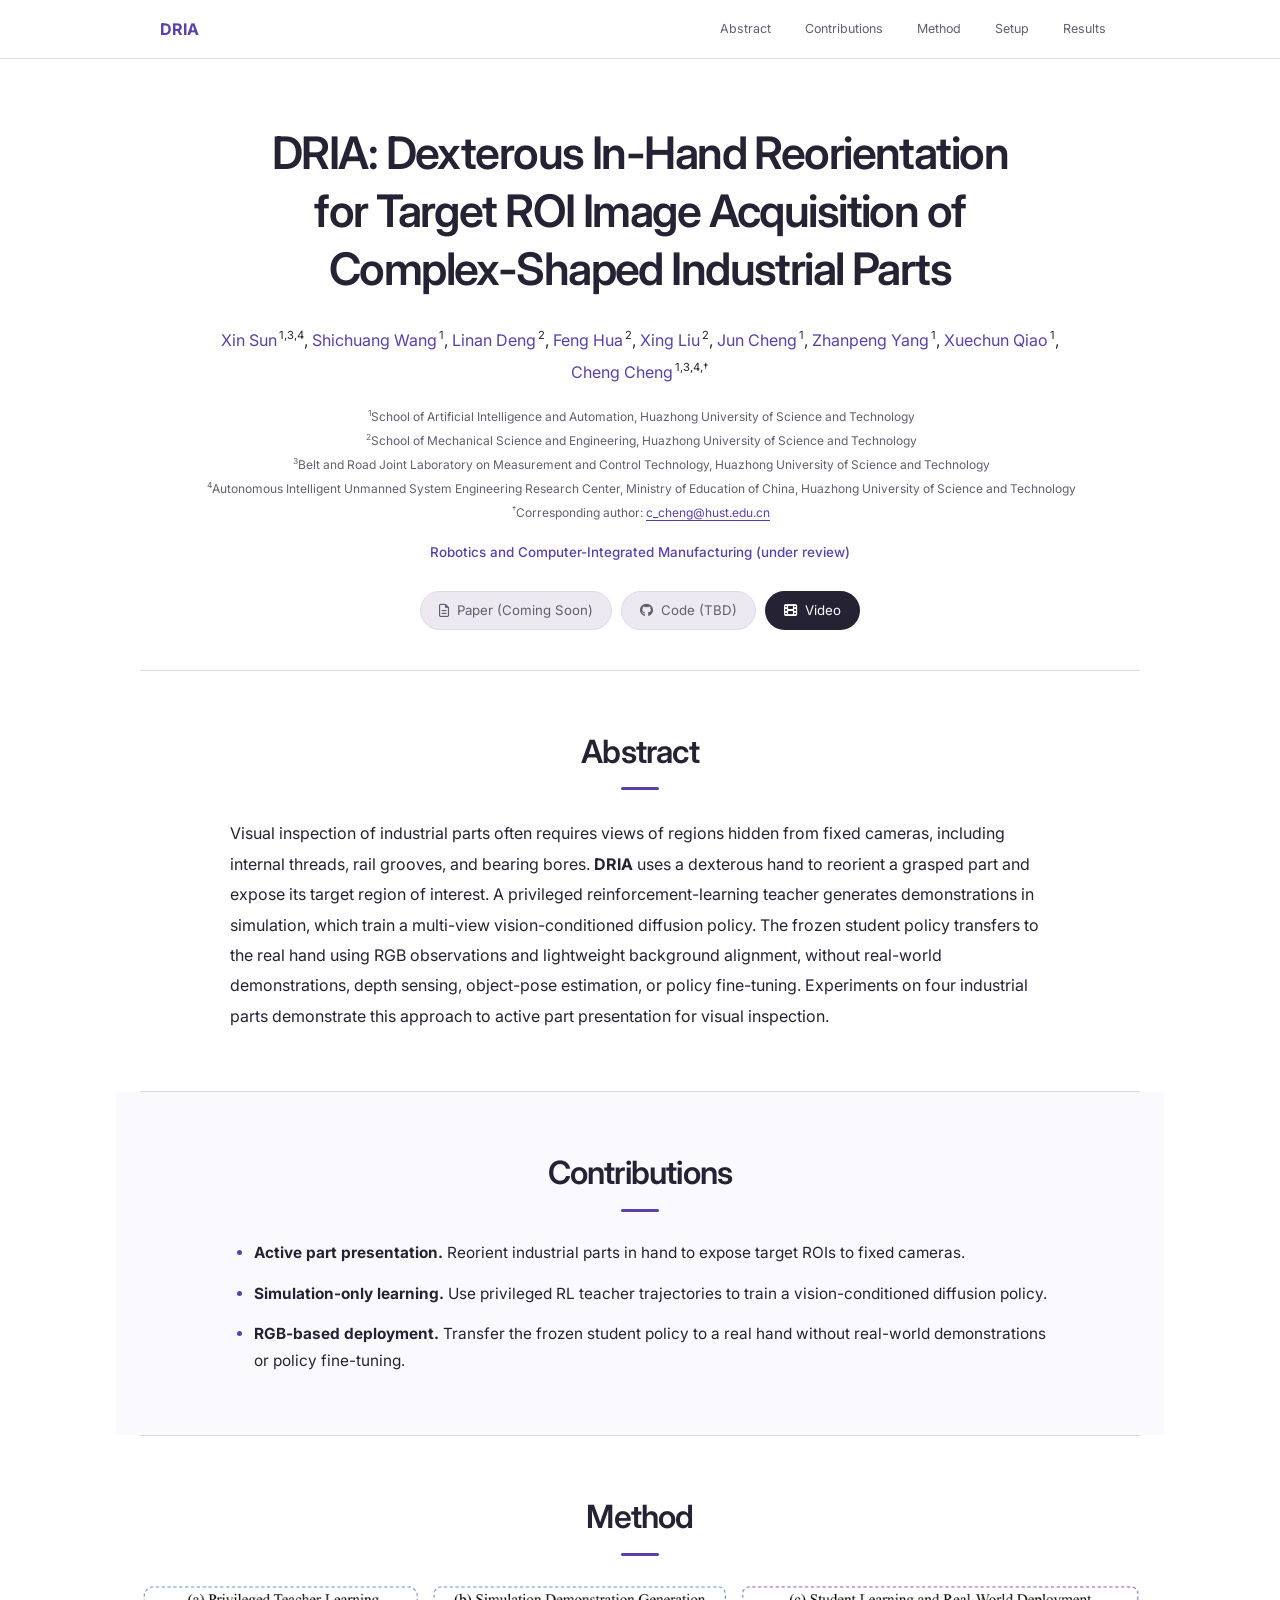
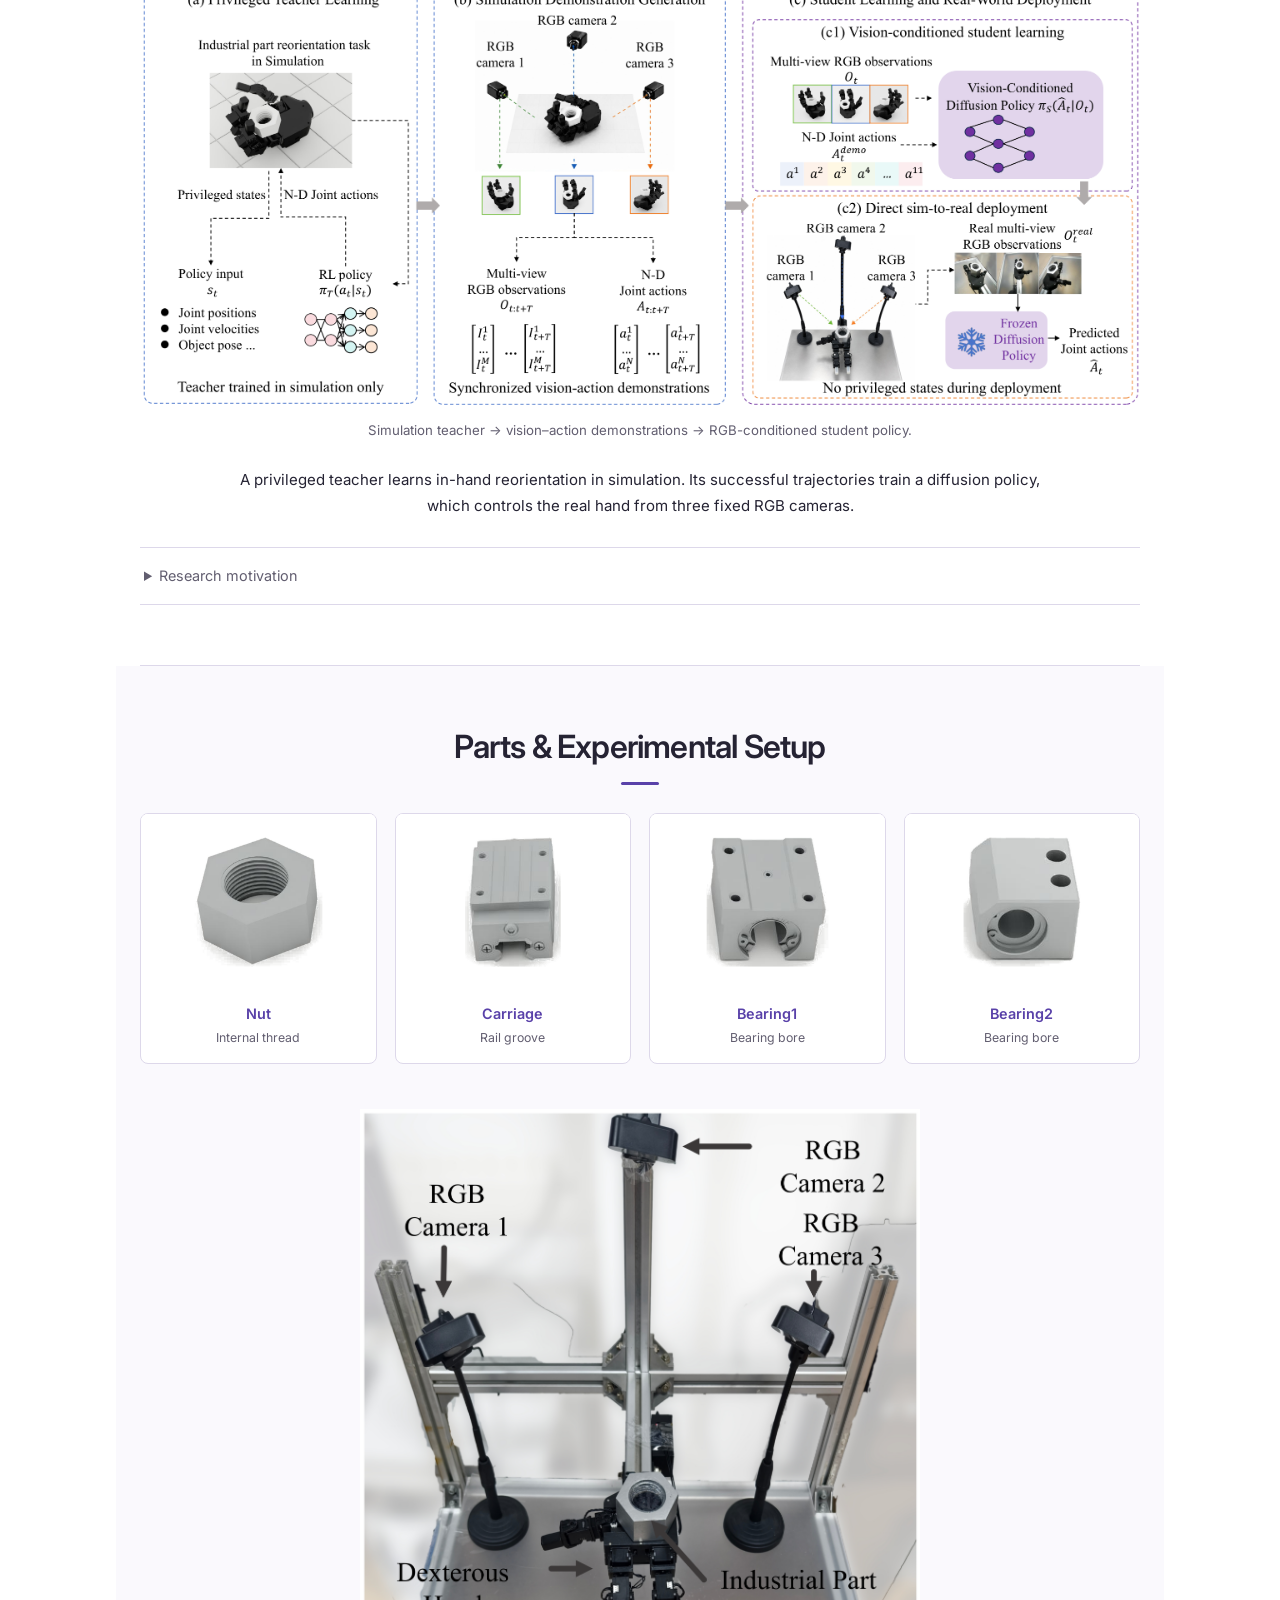
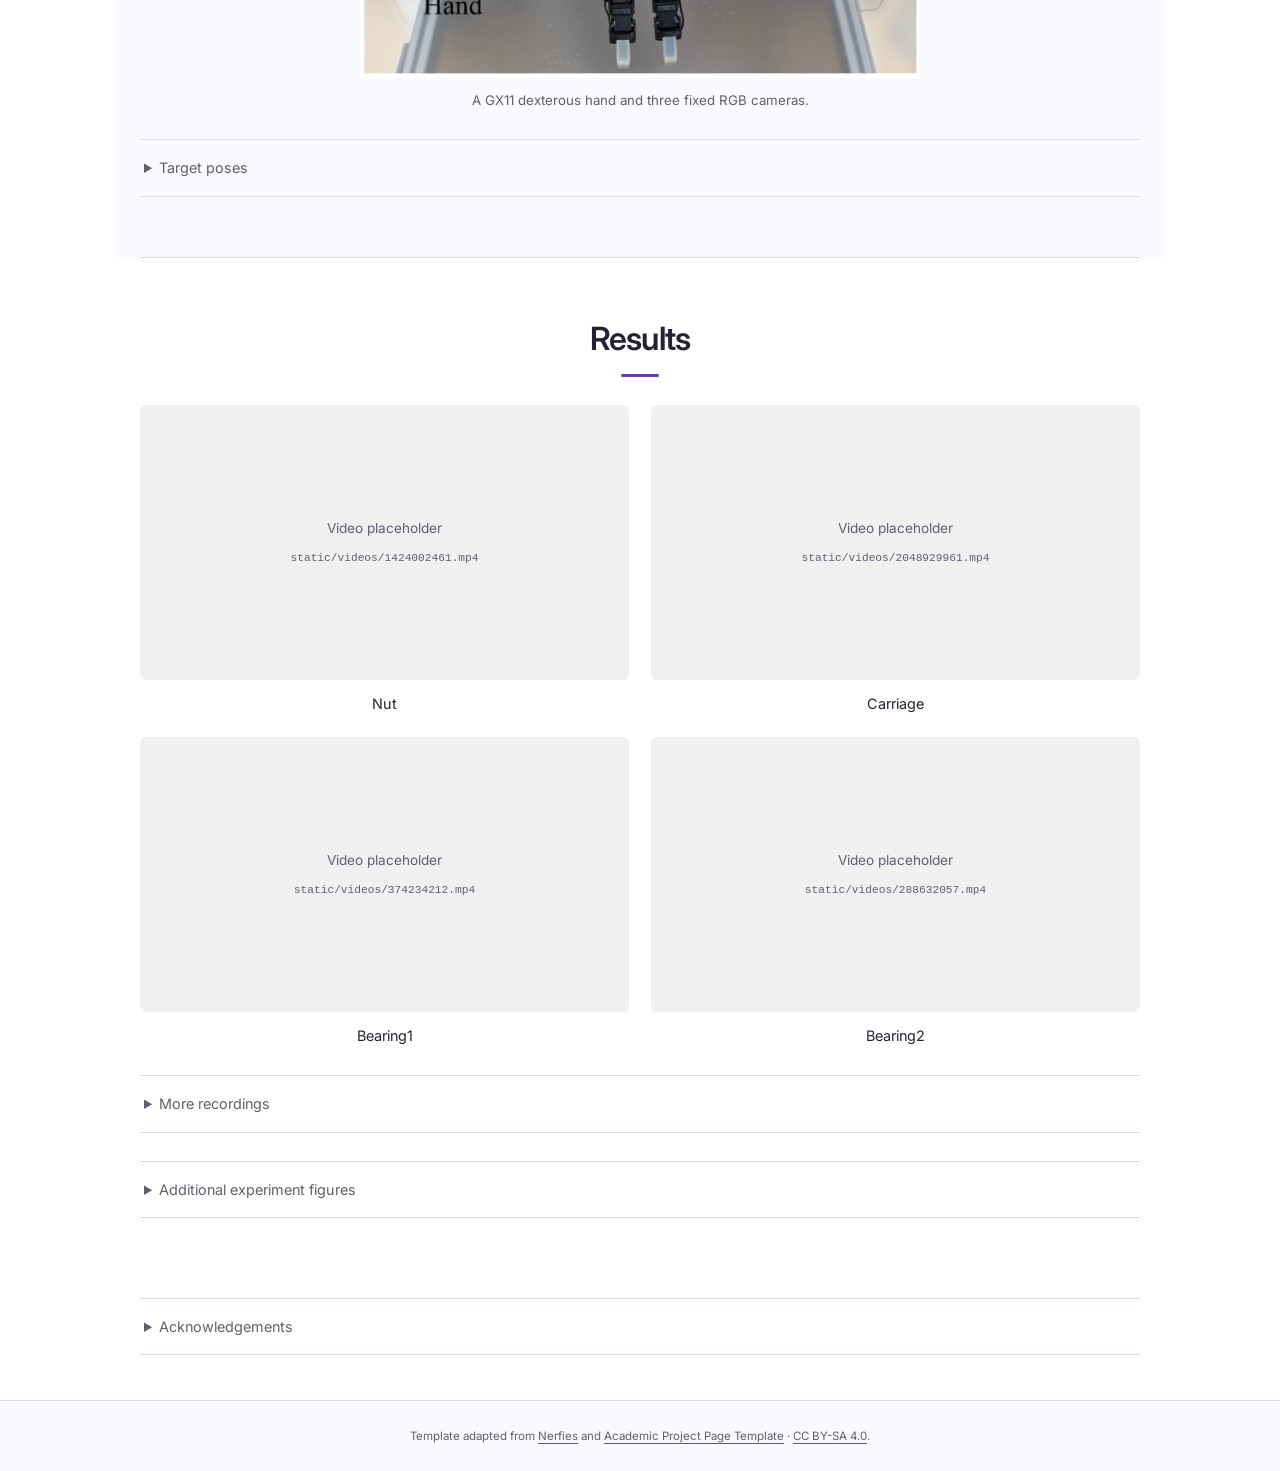
==== index.html @ 32bc6f6e "Restore purple theme and requested sections with equally scaled part images" ====
<!doctype html>
<html lang="en">
<head>
  <meta charset="utf-8">
  <meta name="viewport" content="width=device-width, initial-scale=1">
  <title>DRIA | Dexterous In-Hand Reorientation for Target ROI Image Acquisition</title>
  <meta name="description" content="A dexterous hand reorients industrial parts in hand to expose occluded target ROIs to fixed RGB cameras.">
  <meta name="keywords" content="Dexterous Manipulation, In-Hand Reorientation, Visual Inspection, Sim-to-Real Transfer, Diffusion Policy, Teacher–Student Learning">
  <!-- ===== Sharing metadata: 在这里替换最终分享图和网站绝对地址 ===== -->
  <meta property="og:type" content="website">
  <meta property="og:title" content="DRIA: Dexterous In-Hand Reorientation for Target ROI Image Acquisition of Complex-Shaped Industrial Parts">
  <meta property="og:description" content="A dexterous hand reorients industrial parts in hand to expose occluded target ROIs to fixed RGB cameras.">
  <meta property="og:image" content="https://sunxin010203.github.io/DRIA/static/images/method.png">
  <meta property="og:image:alt" content="DRIA method overview">
  <!-- 在这里替换最终分享图的完整公开 URL -->
  <meta property="og:url" content="https://sunxin010203.github.io/DRIA/">
  <link rel="canonical" href="https://sunxin010203.github.io/DRIA/">
  <meta name="twitter:card" content="summary_large_image">
  <meta name="twitter:title" content="DRIA: Dexterous In-Hand Reorientation for Target ROI Image Acquisition of Complex-Shaped Industrial Parts">
  <meta name="twitter:description" content="A dexterous hand reorients industrial parts in hand to expose occluded target ROIs to fixed RGB cameras.">
  <meta name="twitter:image" content="https://sunxin010203.github.io/DRIA/static/images/method.png">
  <meta name="theme-color" content="#ede9ff">
  <link rel="icon" href="static/images/favicon.svg" type="image/svg+xml">
  <link rel="preconnect" href="https://fonts.googleapis.com">
  <link rel="preconnect" href="https://fonts.gstatic.com" crossorigin>
  <link href="https://fonts.googleapis.com/css2?family=Inter:wght@400;500;600;700&display=swap" rel="stylesheet">
  <link rel="stylesheet" href="https://cdnjs.cloudflare.com/ajax/libs/font-awesome/6.5.2/css/all.min.css">
  <link rel="stylesheet" href="static/css/style.css">
  <script src="static/js/main.js" defer></script>
</head>
<body id="top">
  <a class="skip-link" href="#main">Skip to content</a>
  <!-- ===== Navigation: 导航由 JS 自动同步可见章节 ===== -->
  <nav class="site-nav" aria-label="Primary navigation">
    <div class="nav-shell"><a class="nav-brand" href="#top">DRIA</a>
      <div class="nav-inner" id="section-nav">
        <a href="#abstract">Abstract</a><a href="#contributions">Contributions</a><a href="#method">Method</a><a href="#setup">Setup</a><a href="#results">Results</a>
      </div>
    </div>
  </nav>
  <main class="container" id="main">
    <!-- ===== Header: 在这里替换标题、作者、机构、期刊与 logo ===== -->
    <header class="paper-header" id="paper-header">

      <!-- 在这里替换论文完整标题 -->
      <div class="title-row"><img class="project-logo" data-src="static/images/logo.png" alt="DRIA project logo" data-optional-logo data-placeholder hidden><h1>DRIA: Dexterous In-Hand Reorientation for Target ROI Image Acquisition of Complex-Shaped Industrial Parts</h1></div>
      <!-- 在这里替换作者姓名、个人主页链接和机构上标 -->
      <p class="authors"><a href="#">Xin Sun</a><sup>1,3,4</sup>, <a href="#">Shichuang Wang</a><sup>1</sup>,
        <a href="#">Linan Deng</a><sup>2</sup>, <a href="#">Feng Hua</a><sup>2</sup>,
        <a href="#">Xing Liu</a><sup>2</sup>, <a href="#">Jun Cheng</a><sup>1</sup>,
        <a href="#">Zhanpeng Yang</a><sup>1</sup>, <a href="#">Xuechun Qiao</a><sup>1</sup>,
        <a href="#">Cheng Cheng</a><sup>1,3,4,†</sup></p>
      <!-- 在这里替换机构名称 -->
      <p class="affiliations"><sup>1</sup>School of Artificial Intelligence and Automation, Huazhong University of Science and Technology</p>
      <p class="affiliations"><sup>2</sup>School of Mechanical Science and Engineering, Huazhong University of Science and Technology</p>
      <p class="affiliations"><sup>3</sup>Belt and Road Joint Laboratory on Measurement and Control Technology, Huazhong University of Science and Technology</p>
      <p class="affiliations"><sup>4</sup>Autonomous Intelligent Unmanned System Engineering Research Center, Ministry of Education of China, Huazhong University of Science and Technology</p>
      <p class="affiliations"><sup>†</sup>Corresponding author: <a href="mailto:c_cheng@hust.edu.cn">c_cheng@hust.edu.cn</a></p>
      <!-- 在这里替换期刊信息；当前为 under review，未宣称录用 -->
      <p class="venue">Robotics and Computer-Integrated Manufacturing (under review)</p>

    </header>
    <!-- ===== Project Links: 在这里填入发布链接；Code 保持 TBD ===== -->
    <div class="button-row" aria-label="Project links">
      <!-- 论文公开后将禁用 button 改为 a class="button" href="真实论文链接" -->
      <button class="button button-disabled" type="button" disabled><i class="fa-regular fa-file-lines" aria-hidden="true"></i> Paper (Coming Soon)</button>
      <button class="button button-disabled" type="button" disabled><i class="fa-brands fa-github" aria-hidden="true"></i> Code (TBD)</button>
      <a class="button" href="#results"><i class="fa-solid fa-film" aria-hidden="true"></i> Video</a>
      <a class="button" href="#bibtex" hidden><i class="fa-solid fa-quote-right" aria-hidden="true"></i> BibTeX</a>
    </div>

    <!-- ===== Abstract: 在这里替换简短项目摘要 ===== -->
    <section class="section" id="abstract" data-nav="Abstract">
      <h2>Abstract</h2>
      <p class="abstract-text">Visual inspection of industrial parts often requires views of regions hidden from fixed cameras, including internal threads, rail grooves, and bearing bores. <strong>DRIA</strong> uses a dexterous hand to reorient a grasped part and expose its target region of interest. A privileged reinforcement-learning teacher generates demonstrations in simulation, which train a multi-view vision-conditioned diffusion policy. The frozen student policy transfers to the real hand using RGB observations and lightweight background alignment, without real-world demonstrations, depth sensing, object-pose estimation, or policy fine-tuning. Experiments on four industrial parts demonstrate this approach to active part presentation for visual inspection.</p>
    </section>

    <!-- ===== Contributions: 在这里修改三条简短贡献说明 ===== -->
    <section class="section" id="contributions" data-nav="Contributions">
      <h2>Contributions</h2>
      <ul class="contribution-list">
        <li><strong>Active part presentation.</strong> Reorient industrial parts in hand to expose target ROIs to fixed cameras.</li>
        <li><strong>Simulation-only learning.</strong> Use privileged RL teacher trajectories to train a vision-conditioned diffusion policy.</li>
        <li><strong>RGB-based deployment.</strong> Transfer the frozen student policy to a real hand without real-world demonstrations or policy fine-tuning.</li>
      </ul>
    </section>

    <!-- ===== Method: 方法主图与简短说明；研究动机图可展开 ===== -->
    <section class="section" id="method" data-nav="Method">
      <h2>Method</h2>
      <figure class="paper-figure ">
        <!-- 在这里替换图片路径和图注；点击图片可打开原始 PDF -->
        <a href="static/images/Figure_2.pdf" target="_blank" rel="noopener" aria-label="Open Figure 2 as a PDF"><img src="static/images/method.png" width="2400" height="1017" alt="DRIA teacher–student pipeline for in-hand part reorientation" loading="lazy" decoding="async"></a>
        <figcaption>Simulation teacher → vision–action demonstrations → RGB-conditioned student policy.</figcaption>
      </figure>
      <p class="section-description">A privileged teacher learns in-hand reorientation in simulation. Its successful trajectories train a diffusion policy, which controls the real hand from three fixed RGB cameras.</p>
      <details class="disclosure">
        <summary>Research motivation</summary>
        <div class="disclosure-content">
      <figure class="paper-figure ">
        <!-- 在这里替换图片路径和图注；点击图片可打开原始 PDF -->
        <a href="static/images/Figure_1.pdf" target="_blank" rel="noopener" aria-label="Open Figure 1 as a PDF"><img src="static/images/fig1_motivation.png" width="2400" height="890" alt="Inspection methods and the proposed DRIA framework" loading="lazy" decoding="async"></a>
        <figcaption>Fixed-view inspection, learning-based methods, and active in-hand part presentation.</figcaption>
      </figure>
        </div>
      </details>
    </section>

    <!-- ===== Parts & Experimental Setup: 零件图统一画布和显示高度，保持原始比例 ===== -->
    <section class="section" id="setup" data-nav="Setup">
      <h2>Parts &amp; Experimental Setup</h2>
      <div class="part-grid">
        <figure class="part-card">
          <!-- 在这里替换 Nut 零件图片；当前图片从 Parts_ROIs.pdf 原始图提取并统一显示高度 -->
          <a href="static/images/Parts_ROIs.pdf" target="_blank" rel="noopener" aria-label="Open the original part and ROI diagram"><img src="static/images/parts/nut.png" width="800" height="600" alt="Nut industrial part; its target ROI is labeled below" loading="lazy" decoding="async"></a>
          <figcaption><strong>Nut</strong><span>Internal thread</span></figcaption>
        </figure>
        <figure class="part-card">
          <!-- 在这里替换 Carriage 零件图片；当前图片从 Parts_ROIs.pdf 原始图提取并统一显示高度 -->
          <a href="static/images/Parts_ROIs.pdf" target="_blank" rel="noopener" aria-label="Open the original part and ROI diagram"><img src="static/images/parts/carriage.png" width="800" height="600" alt="Carriage industrial part; its target ROI is labeled below" loading="lazy" decoding="async"></a>
          <figcaption><strong>Carriage</strong><span>Rail groove</span></figcaption>
        </figure>
        <figure class="part-card">
          <!-- 在这里替换 Bearing1 零件图片；当前图片从 Parts_ROIs.pdf 原始图提取并统一显示高度 -->
          <a href="static/images/Parts_ROIs.pdf" target="_blank" rel="noopener" aria-label="Open the original part and ROI diagram"><img src="static/images/parts/bearing1.png" width="800" height="600" alt="Bearing1 industrial part; its target ROI is labeled below" loading="lazy" decoding="async"></a>
          <figcaption><strong>Bearing1</strong><span>Bearing bore</span></figcaption>
        </figure>
        <figure class="part-card">
          <!-- 在这里替换 Bearing2 零件图片；当前图片从 Parts_ROIs.pdf 原始图提取并统一显示高度 -->
          <a href="static/images/Parts_ROIs.pdf" target="_blank" rel="noopener" aria-label="Open the original part and ROI diagram"><img src="static/images/parts/bearing2.png" width="800" height="600" alt="Bearing2 industrial part; its target ROI is labeled below" loading="lazy" decoding="async"></a>
          <figcaption><strong>Bearing2</strong><span>Bearing bore</span></figcaption>
        </figure>

      </div>
      <figure class="paper-figure figure-compact">
        <!-- 在这里替换图片路径和图注；点击图片可打开原始 PDF -->
        <a href="static/images/Figure_6.pdf" target="_blank" rel="noopener" aria-label="Open Figure 6 as a PDF"><img src="static/images/fig6_setup.png" width="2361" height="2400" alt="Physical inspection cell with a dexterous hand and three fixed RGB cameras" loading="lazy" decoding="async"></a>
        <figcaption>A GX11 dexterous hand and three fixed RGB cameras.</figcaption>
      </figure>
      <details class="disclosure">
        <summary>Target poses</summary>
        <div class="disclosure-content">
      <figure class="paper-figure figure-compact">
        <!-- 在这里替换图片路径和图注；点击图片可打开原始 PDF -->
        <a href="static/images/Figure_7.pdf" target="_blank" rel="noopener" aria-label="Open Figure 7 as a PDF"><img src="static/images/fig7_tasks.png" width="2400" height="2266" alt="Initial and target poses of Nut, Carriage, Bearing1, and Bearing2" loading="lazy" decoding="async"></a>
        <figcaption>Initial pose, reorientation, and target pose for each part.</figcaption>
      </figure>
        </div>
      </details>
    </section>

    <!-- ===== Results: 主要展示四种零件的实机视频；更多视频和图片可展开 ===== -->
    <section class="section" id="results" data-nav="Results">
      <h2>Results</h2>
      <div class="video-grid grid-two" id="videos">
        <figure class="video-card">
          <!-- 在这里替换视频路径、poster 封面和下方简短说明 -->
          <div class="video-slot">
            <video autoplay muted loop playsinline controls preload="none" data-src="static/videos/1424002461.mp4" poster="static/images/video-posters/1424002461.jpg" aria-label="Nut"></video>
          </div>
          <figcaption>Nut</figcaption>
        </figure>
        <figure class="video-card">
          <!-- 在这里替换视频路径、poster 封面和下方简短说明 -->
          <div class="video-slot">
            <video autoplay muted loop playsinline controls preload="none" data-src="static/videos/2048929961.mp4" poster="static/images/video-posters/2048929961.jpg" aria-label="Carriage"></video>
          </div>
          <figcaption>Carriage</figcaption>
        </figure>
        <figure class="video-card">
          <!-- 在这里替换视频路径、poster 封面和下方简短说明 -->
          <div class="video-slot">
            <video autoplay muted loop playsinline controls preload="none" data-src="static/videos/374234212.mp4" poster="static/images/video-posters/374234212.jpg" aria-label="Bearing1"></video>
          </div>
          <figcaption>Bearing1</figcaption>
        </figure>
        <figure class="video-card">
          <!-- 在这里替换视频路径、poster 封面和下方简短说明 -->
          <div class="video-slot">
            <video autoplay muted loop playsinline controls preload="none" data-src="static/videos/288632057.mp4" poster="static/images/video-posters/288632057.jpg" aria-label="Bearing2"></video>
          </div>
          <figcaption>Bearing2</figcaption>
        </figure>
      </div>
      <details class="disclosure">
        <summary>More recordings</summary>
        <div class="disclosure-content">
          <h3>Nut</h3>
          <div class="video-grid grid-three">
        <figure class="video-card">
          <!-- 在这里替换视频路径、poster 封面和下方简短说明 -->
          <div class="video-slot">
            <video autoplay muted loop playsinline controls preload="none" data-src="static/videos/2073040279.mp4" poster="static/images/video-posters/2073040279.jpg" aria-label="Nut · Clip 2"></video>
          </div>
          <figcaption>Nut · Clip 2</figcaption>
        </figure>
        <figure class="video-card">
          <!-- 在这里替换视频路径、poster 封面和下方简短说明 -->
          <div class="video-slot">
            <video autoplay muted loop playsinline controls preload="none" data-src="static/videos/343415262.mp4" poster="static/images/video-posters/343415262.jpg" aria-label="Nut · Clip 3"></video>
          </div>
          <figcaption>Nut · Clip 3</figcaption>
        </figure>
        <figure class="video-card">
          <!-- 在这里替换视频路径、poster 封面和下方简短说明 -->
          <div class="video-slot">
            <video autoplay muted loop playsinline controls preload="none" data-src="static/videos/60789955.mp4" poster="static/images/video-posters/60789955.jpg" aria-label="Nut · Clip 4"></video>
          </div>
          <figcaption>Nut · Clip 4</figcaption>
        </figure>
        <figure class="video-card">
          <!-- 在这里替换视频路径、poster 封面和下方简短说明 -->
          <div class="video-slot">
            <video autoplay muted loop playsinline controls preload="none" data-src="static/videos/965385884.mp4" poster="static/images/video-posters/965385884.jpg" aria-label="Nut · Clip 5"></video>
          </div>
          <figcaption>Nut · Clip 5</figcaption>
        </figure>
        <figure class="video-card">
          <!-- 在这里替换视频路径、poster 封面和下方简短说明 -->
          <div class="video-slot">
            <video autoplay muted loop playsinline controls preload="none" data-src="static/videos/997680083.mp4" poster="static/images/video-posters/997680083.jpg" aria-label="Nut · Clip 6"></video>
          </div>
          <figcaption>Nut · Clip 6</figcaption>
        </figure>
          </div>
          <h3>Multi-view recordings</h3>
          <div class="video-grid grid-two">
        <figure class="video-card">
          <!-- 在这里替换视频路径、poster 封面和下方简短说明 -->
          <div class="video-slot">
            <video autoplay muted loop playsinline controls preload="none" data-src="static/videos/166289621.mp4" poster="static/images/video-posters/166289621.jpg" aria-label="Nut · Multi-view recording 1"></video>
          </div>
          <figcaption>Nut · Multi-view recording 1</figcaption>
        </figure>
        <figure class="video-card">
          <!-- 在这里替换视频路径、poster 封面和下方简短说明 -->
          <div class="video-slot">
            <video autoplay muted loop playsinline controls preload="none" data-src="static/videos/1147201446.mp4" poster="static/images/video-posters/1147201446.jpg" aria-label="Nut · Multi-view recording 2"></video>
          </div>
          <figcaption>Nut · Multi-view recording 2</figcaption>
        </figure>
          </div>
          <h3>Simulation recordings</h3>
          <div class="video-grid grid-two">
        <figure class="video-card">
          <!-- 在这里替换视频路径、poster 封面和下方简短说明 -->
          <div class="video-slot">
            <video autoplay muted loop playsinline controls preload="none" data-src="static/videos/1001628895.mp4" poster="static/images/video-posters/1001628895.jpg" aria-label="Nut · RL / student comparison 1"></video>
          </div>
          <figcaption>Nut · RL / student comparison 1</figcaption>
        </figure>
        <figure class="video-card">
          <!-- 在这里替换视频路径、poster 封面和下方简短说明 -->
          <div class="video-slot">
            <video autoplay muted loop playsinline controls preload="none" data-src="static/videos/1225127581.mp4" poster="static/images/video-posters/1225127581.jpg" aria-label="Nut · RL / student comparison 2"></video>
          </div>
          <figcaption>Nut · RL / student comparison 2</figcaption>
        </figure>
          </div>
        </div>
      </details>
      <!-- 综合介绍视频准备好后，可在这里增加 video 或使用以下嵌入示例 -->
      <!-- <div class="embed-frame"><iframe src="https://www.youtube.com/embed/VIDEO_ID" title="DRIA overview" loading="lazy" allow="autoplay; fullscreen; picture-in-picture" allowfullscreen></iframe></div> -->
      <!-- <div class="embed-frame"><iframe src="https://player.bilibili.com/player.html?bvid=BV_ID" title="DRIA overview" loading="lazy" allowfullscreen></iframe></div> -->
      <!-- 论文展示图保留在这里；本节只展示视频和图片，不列数字结果 -->
      <details class="disclosure">
        <summary>Additional experiment figures</summary>
        <div class="disclosure-content">
<figure class="paper-figure ">
        <!-- 在这里替换图片路径和图注；点击图片可打开原始 PDF -->
        <a href="static/images/Figure_8.pdf" target="_blank" rel="noopener" aria-label="Open Figure 8 as a PDF"><img src="static/images/result-01.png" width="2401" height="1612" alt="Physical in-hand reorientation trajectories exposing the target ROIs" loading="lazy" decoding="async"></a>
        <figcaption>Real-world reorientation of Carriage, Bearing1, and Bearing2.</figcaption>
      </figure>

          <h3>Simulation and real-world trajectories</h3>
      <figure class="paper-figure ">
        <!-- 在这里替换图片路径和图注；点击图片可打开原始 PDF -->
        <a href="static/images/Figure_9.pdf" target="_blank" rel="noopener" aria-label="Open Figure 9 as a PDF"><img src="static/images/result-02.png" width="2400" height="960" alt="Nut reorientation across simulation and real-world policies" loading="lazy" decoding="async"></a>
        <figcaption>Nut trajectories from the simulation teacher, simulation student, and real-world student.</figcaption>
      </figure>
          <h3>Target ROI localization</h3>
      <figure class="paper-figure ">
        <!-- 在这里替换图片路径和图注；点击图片可打开原始 PDF -->
        <a href="static/images/Figure_10.pdf" target="_blank" rel="noopener" aria-label="Open Figure 10 as a PDF"><img src="static/images/result-04.png" width="2400" height="665" alt="Target ROI localization for all four parts" loading="lazy" decoding="async"></a>
        <figcaption>Target ROI localization in acquired RGB images.</figcaption>
      </figure>
          <p class="figure-note">The detector evaluates acquired images and does not control the hand. Reliable rejection of absent ROIs remains unresolved.</p>
        </div>
      </details>
    </section>

    <!-- ===== BibTeX: 保持隐藏，正式公开引用信息后再启用 ===== -->
    <section class="section" id="bibtex" data-nav="BibTeX" hidden>
<h2>BibTeX</h2>
      <!-- 暂按未发表稿件引用；正式发表后替换类型、年份、期刊/会议、DOI 等 -->
      <div class="bibtex-wrap"><button id="copy-bibtex" type="button"><i class="fa-regular fa-copy"></i> Copy to Clipboard</button><pre id="bibtex-code">@unpublished{sun2026dria,
  title     = {{DRIA}: Dexterous In-Hand Reorientation for Target {ROI} Image Acquisition of Complex-Shaped Industrial Parts},
  author    = {Sun, Xin and Wang, Shichuang and Deng, Linan and Hua, Feng and Liu, Xing and Cheng, Jun and Yang, Zhanpeng and Qiao, Xuechun and Cheng, Cheng},
  note      = {Research manuscript},
  year      = {2026}
}</pre><span id="copy-status" role="status" aria-live="polite"></span></div>

    </section>

    <!-- ===== Acknowledgements: 基金信息保留在可展开区域 ===== -->
    <details class="disclosure acknowledgements" id="acknowledgements">
      <summary>Acknowledgements</summary>
      <div class="disclosure-content"><p>This work was supported in part by the National Science and Technology Major Project on Intelligent Manufacturing Systems and Robots (Grant No. 2025ZD1603003); and in part by the National Natural Science Foundation of China under Grant 62373160, Grant 62503184, and Grant T2525012.</p></div>
    </details>
  </main>
  <!-- ===== Footer: 模板来源与许可 ===== -->
  <footer class="site-footer"><div class="container">
    <p>Template adapted from <a href="https://nerfies.github.io/">Nerfies</a> and <a href="https://github.com/eliahuhorwitz/Academic-project-page-template">Academic Project Page Template</a> · <a href="https://creativecommons.org/licenses/by-sa/4.0/">CC BY-SA 4.0</a>.</p>
  </div></footer>
  <a class="back-to-top" href="#top" aria-label="Back to top" hidden>↑</a>
</body>
</html>
---- static/css/style.css ----
/* ===== Theme: 在这里调整文字颜色、内容宽度和字体 ===== */
:root {
  --color-theme: #ede9ff;
  --color-background: #fff;
  --color-text: #252333;
  --color-muted: #625e70;
  --color-accent: #5941a9;
  --color-accent-hover: #44317f;
  --color-border: #ddd8ea;
  --color-surface: #faf9fd;
  --width-text: 1000px;
  --nav-height: 58px;
  --font-body: Inter, Arial, sans-serif;
}
/* ===== Base / typography ===== */
* { box-sizing: border-box; }
[hidden] { display: none !important; }
html { scroll-behavior: smooth; scroll-padding-top: calc(var(--nav-height) + 20px); }
body { margin: 0; background: var(--color-background); color: var(--color-text); font-family: var(--font-body); line-height: 1.75; }
button, input, textarea { font: inherit; }
a { color: var(--color-accent); text-underline-offset: 3px; }
a:hover { color: var(--color-accent-hover); }
button, a { -webkit-tap-highlight-color: transparent; }
:focus-visible { outline: 3px solid var(--color-accent); outline-offset: 4px; }
h1, h2, h3 { line-height: 1.3; }
h1 { font-size: clamp(2rem, 3.8vw, 2.8rem); font-weight: 600; letter-spacing: -.035em; text-wrap: balance; }
h2 { margin: 0 0 28px; text-align: center; font-size: clamp(1.65rem, 2.6vw, 2rem); font-weight: 600; letter-spacing: -.025em; }
h3 { margin: 28px 0 18px; font-size: 1.05rem; font-weight: 600; }
p { margin: 12px 0 20px; }
img { max-width: 100%; }
code, pre { font-family: ui-monospace, SFMono-Regular, Menlo, monospace; }
.container { width: min(var(--width-text), calc(100% - 48px)); margin-inline: auto; }
.skip-link { position: fixed; top: -100px; left: 12px; z-index: 100; padding: 10px 16px; background: #fff; border: 2px solid var(--color-accent); }
.skip-link:focus { top: 10px; }
/* ===== Navigation ===== */
.site-nav { position: sticky; top: 0; z-index: 30; background: rgb(255 255 255 / 97%); border-bottom: 1px solid var(--color-border); }
.nav-shell { max-width: var(--width-text); margin: auto; display: flex; align-items: center; justify-content: space-between; gap: 24px; min-height: var(--nav-height); padding: 8px 20px; }
.nav-brand { color: var(--color-accent); font-size: 1rem; font-weight: 700; text-decoration: none; flex-shrink: 0; }
.nav-inner { display: flex; align-items: center; gap: 14px; overflow-x: auto; scrollbar-width: thin; min-width: 0; padding: 4px; }
.nav-inner a { flex-shrink: 0; white-space: nowrap; text-decoration: none; color: var(--color-muted); padding: 5px 10px; border-radius: 999px; font-size: .78rem; }
.nav-inner a:hover, .nav-inner a[aria-current='location'] { color: var(--color-accent); background: var(--color-theme); }
/* ===== Paper header and resource links ===== */
.paper-header { padding: 65px 0 10px; text-align: center; }
.title-row { display: flex; align-items: center; justify-content: center; gap: 20px; }
.title-row h1 { margin: 0 0 25px; }
.project-logo { width: 64px; height: 64px; object-fit: contain; flex-shrink: 0; }
.authors { max-width: 900px; margin: 0 auto 19px; font-size: 1rem; line-height: 2; }
.authors a { text-decoration: none; white-space: nowrap; }
.authors a:hover { text-decoration: underline; }
sup { margin-left: 2px; font-size: .7em; }
.affiliations { margin: 5px auto; max-width: 900px; color: var(--color-muted); font-size: .75rem; line-height: 1.6; }
.venue { margin: 18px 0 0; color: var(--color-accent); font-size: .84rem; font-weight: 500; }
.button-row { display: flex; justify-content: center; flex-wrap: wrap; gap: 9px; margin: 17px auto 10px; }
.button { display: inline-flex; justify-content: center; align-items: center; gap: 8px; border: 1px solid transparent; padding: 9px 18px; border-radius: 999px; background: var(--color-text); color: #fff; font-size: .83rem; line-height: 1.4; text-decoration: none; }
.button:hover { color: #fff; background: var(--color-accent); }
.button-disabled, .button-disabled:hover { color: var(--color-muted); background: #eceaf0; border-color: var(--color-border); cursor: default; }
/* ===== Main sections: white space, a short abstract, and visual explanations ===== */
.section { padding: 60px 0; border-top: 1px solid var(--color-border); position: relative; isolation: isolate; }
.section:first-of-type { margin-top: 40px; }
.section::before { content: ''; position: absolute; inset: 0 -24px; z-index: -1; pointer-events: none; }
.section:nth-of-type(even)::before { background: var(--color-surface); }
.section h2::after { content: ''; display: block; width: 38px; height: 3px; margin: 15px auto 0; border-radius: 3px; background: var(--color-accent); }
.abstract-text { max-width: 820px; margin: 0 auto; font-size: 1rem; line-height: 1.9; }
.contribution-list { max-width: 820px; margin: 0 auto; padding-left: 24px; font-size: .96rem; }
.contribution-list li + li { margin-top: 14px; }
.contribution-list li::marker { color: var(--color-accent); }
.section-description { max-width: 800px; margin: 22px auto 0; text-align: center; font-size: .94rem; }
.paper-figure { min-width: 0; margin: 26px 0; }
.paper-figure > a { display: block; }
.paper-figure img { display: block; width: 100%; height: auto; }
figcaption { margin-top: 12px; text-align: center; font-size: .83rem; line-height: 1.6; color: var(--color-muted); }
.paper-figure.figure-compact { width: min(100%, 560px); margin-inline: auto; }
.figure-note { color: var(--color-muted); font-size: .84rem; }
/* ===== Videos: change grid-two / grid-three / grid-four / grid-six in HTML ===== */
.video-grid { display: grid; gap: 22px; margin: 24px 0; }
.grid-two { grid-template-columns: repeat(2, minmax(0, 1fr)); }
.grid-three { grid-template-columns: repeat(3, minmax(0, 1fr)); }
.grid-four { grid-template-columns: repeat(4, minmax(0, 1fr)); }
.grid-six { grid-template-columns: repeat(6, minmax(0, 1fr)); }
.video-card { min-width: 0; margin: 0; }
.video-slot { position: relative; display: grid; place-items: center; aspect-ratio: 16 / 9; overflow: hidden; border-radius: 6px; background: #f0f0f0; }
.video-slot video { display: block; position: absolute; width: 100%; height: 100%; object-fit: contain; background: #141414; }
.video-slot.has-error video, .video-slot:has(video[data-placeholder]) video { visibility: hidden; }
.video-card figcaption { color: var(--color-text); font-size: .9rem; }
.media-placeholder { display: grid; gap: 8px; position: relative; z-index: 1; max-width: 100%; padding: 20px; text-align: center; color: var(--color-muted); font-size: .85rem; }
.media-placeholder code { font-size: .7rem; overflow-wrap: anywhere; }
.has-media > .media-placeholder { display: none; }
.embed-frame { aspect-ratio: 16 / 9; overflow: hidden; border-radius: 6px; }
.embed-frame iframe { width: 100%; height: 100%; border: 0; }
/* ===== Parts ===== */
.part-grid { display: grid; grid-template-columns: repeat(4, minmax(0, 1fr)); gap: 18px; margin: 26px 0 45px; }
.part-card { min-width: 0; margin: 0; padding-bottom: 15px; background: var(--color-background); border: 1px solid var(--color-border); border-radius: 8px; overflow: hidden; }
.part-card > a { display: block; aspect-ratio: 4 / 3; background: #fff; }
.part-card img { display: block; width: 100%; height: 100%; object-fit: contain; }
.part-card strong { display: block; font-size: .9rem; color: var(--color-accent); font-weight: 600; }
.part-card span { display: block; margin-top: 3px; font-size: .77rem; }
/* ===== Native disclosures: extra recordings and figures stay out of the main flow ===== */
.disclosure { margin: 28px 0 0; border-top: 1px solid var(--color-border); border-bottom: 1px solid var(--color-border); }
.disclosure summary { padding: 15px 4px; cursor: pointer; color: var(--color-muted); font-size: .9rem; }
.disclosure summary:hover, .disclosure[open] > summary { color: var(--color-accent); }
.disclosure-content { padding: 4px 0 24px; }
.acknowledgements { margin: 20px 0 45px; }
.acknowledgements .disclosure-content { font-size: .83rem; color: var(--color-muted); }
/* ===== Hidden BibTeX / footer / back to top ===== */
.bibtex-wrap { position: relative; }
.bibtex-wrap pre { margin: 0; padding: 65px 20px 22px; overflow: auto; background: var(--color-surface); border: 1px solid var(--color-border); border-radius: 6px; font-size: .75rem; line-height: 1.8; }
#copy-bibtex { position: absolute; right: 12px; top: 12px; cursor: pointer; border: 1px solid var(--color-border); border-radius: 6px; padding: 8px 12px; background: #fff; color: var(--color-text); font-size: .77rem; }
#copy-status { display: block; min-height: 28px; color: #236b42; font-size: .82rem; }
.copy-fallback { position: fixed; top: 0; left: -9999px; }
.site-footer { border-top: 1px solid var(--color-border); padding: 25px 0; text-align: center; font-size: .72rem; color: var(--color-muted); background: var(--color-surface); }
.site-footer p { margin: 0; }
.site-footer a { color: inherit; }
.back-to-top { position: fixed; bottom: 20px; right: 20px; z-index: 40; display: grid; place-items: center; width: 40px; height: 40px; color: #fff; background: var(--color-accent); border-radius: 50%; text-decoration: none; font-size: 1.3rem; }
.back-to-top:hover { background: var(--color-accent-hover); color: #fff; }
/* ===== Responsive ===== */
@media (max-width: 700px) {
  :root { --nav-height: 54px; }
  .container { width: calc(100% - 32px); }
  .nav-shell { gap: 16px; padding-inline: 16px; }
  .nav-inner { gap: 16px; }
  .paper-header { padding-top: 38px; }
  h1 { font-size: 1.85rem; }
  .title-row { flex-direction: column; gap: 10px; }
  .authors { font-size: .9rem; }
  .affiliations { font-size: .72rem; }
  .section { padding: 38px 0; }
  .section::before { left: -8px; right: -8px; }
  .grid-two, .grid-three, .grid-four, .grid-six { grid-template-columns: 1fr; }
  .video-grid { gap: 25px; }
  .part-grid { grid-template-columns: repeat(2, minmax(0, 1fr)); gap: 24px 14px; }
  .abstract-text { font-size: .94rem; }
  .section-description { text-align: left; font-size: .9rem; }
  .back-to-top { right: 12px; bottom: 12px; }
}
@media (prefers-reduced-motion: reduce) {
  html { scroll-behavior: auto; }
  *, *::before, *::after { transition: none !important; animation: none !important; }
}
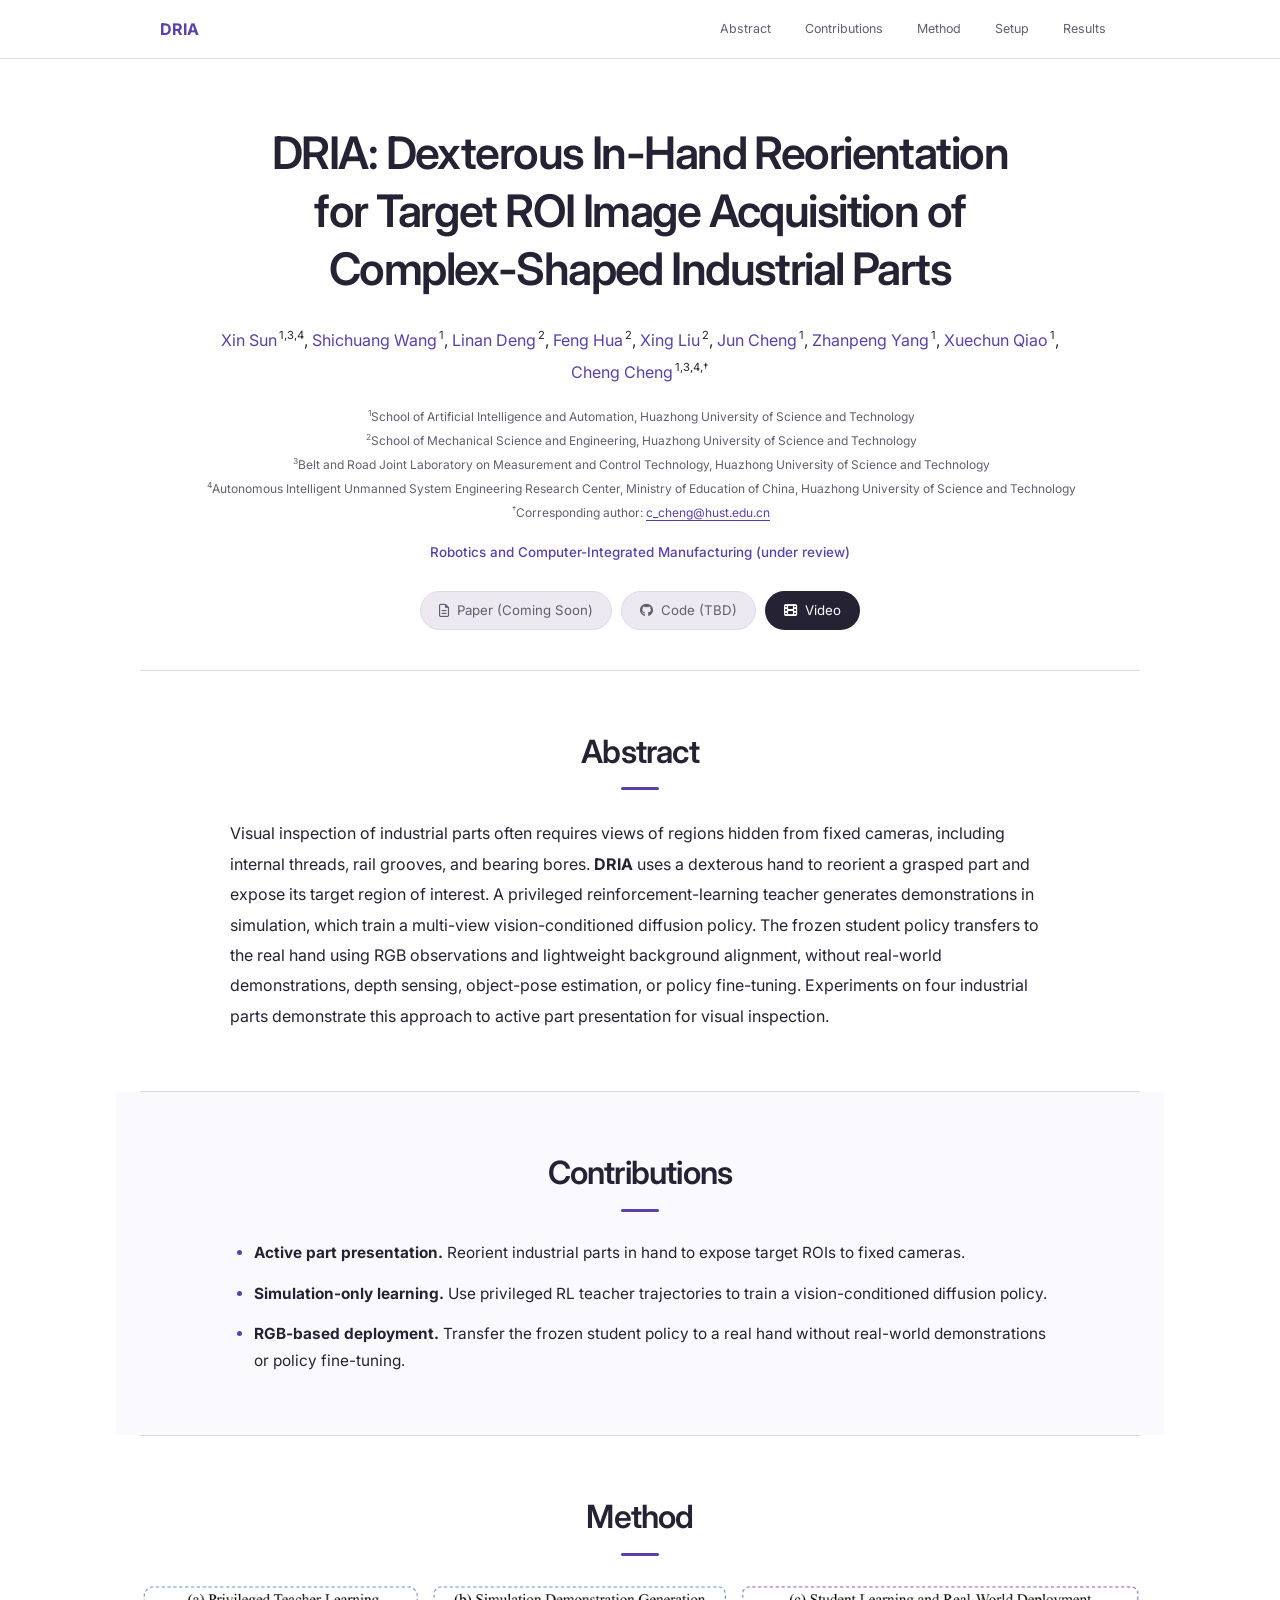
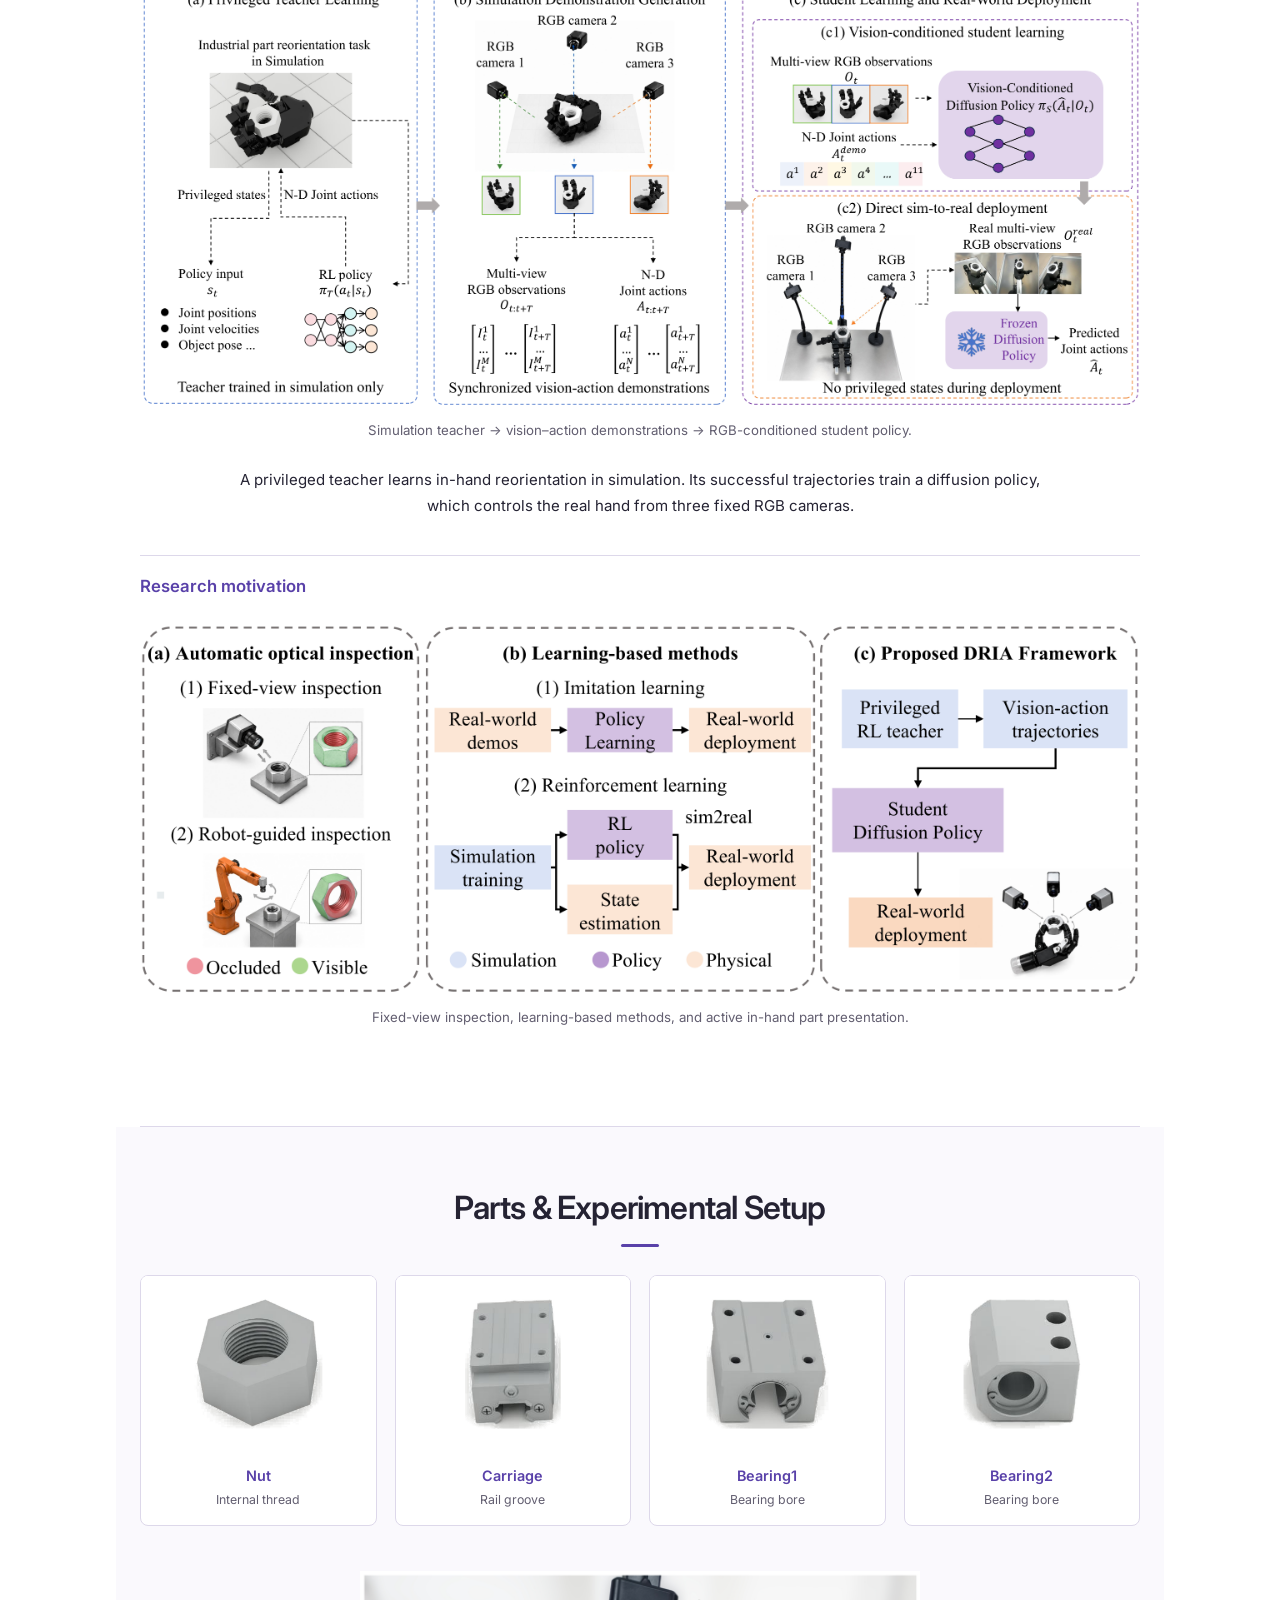
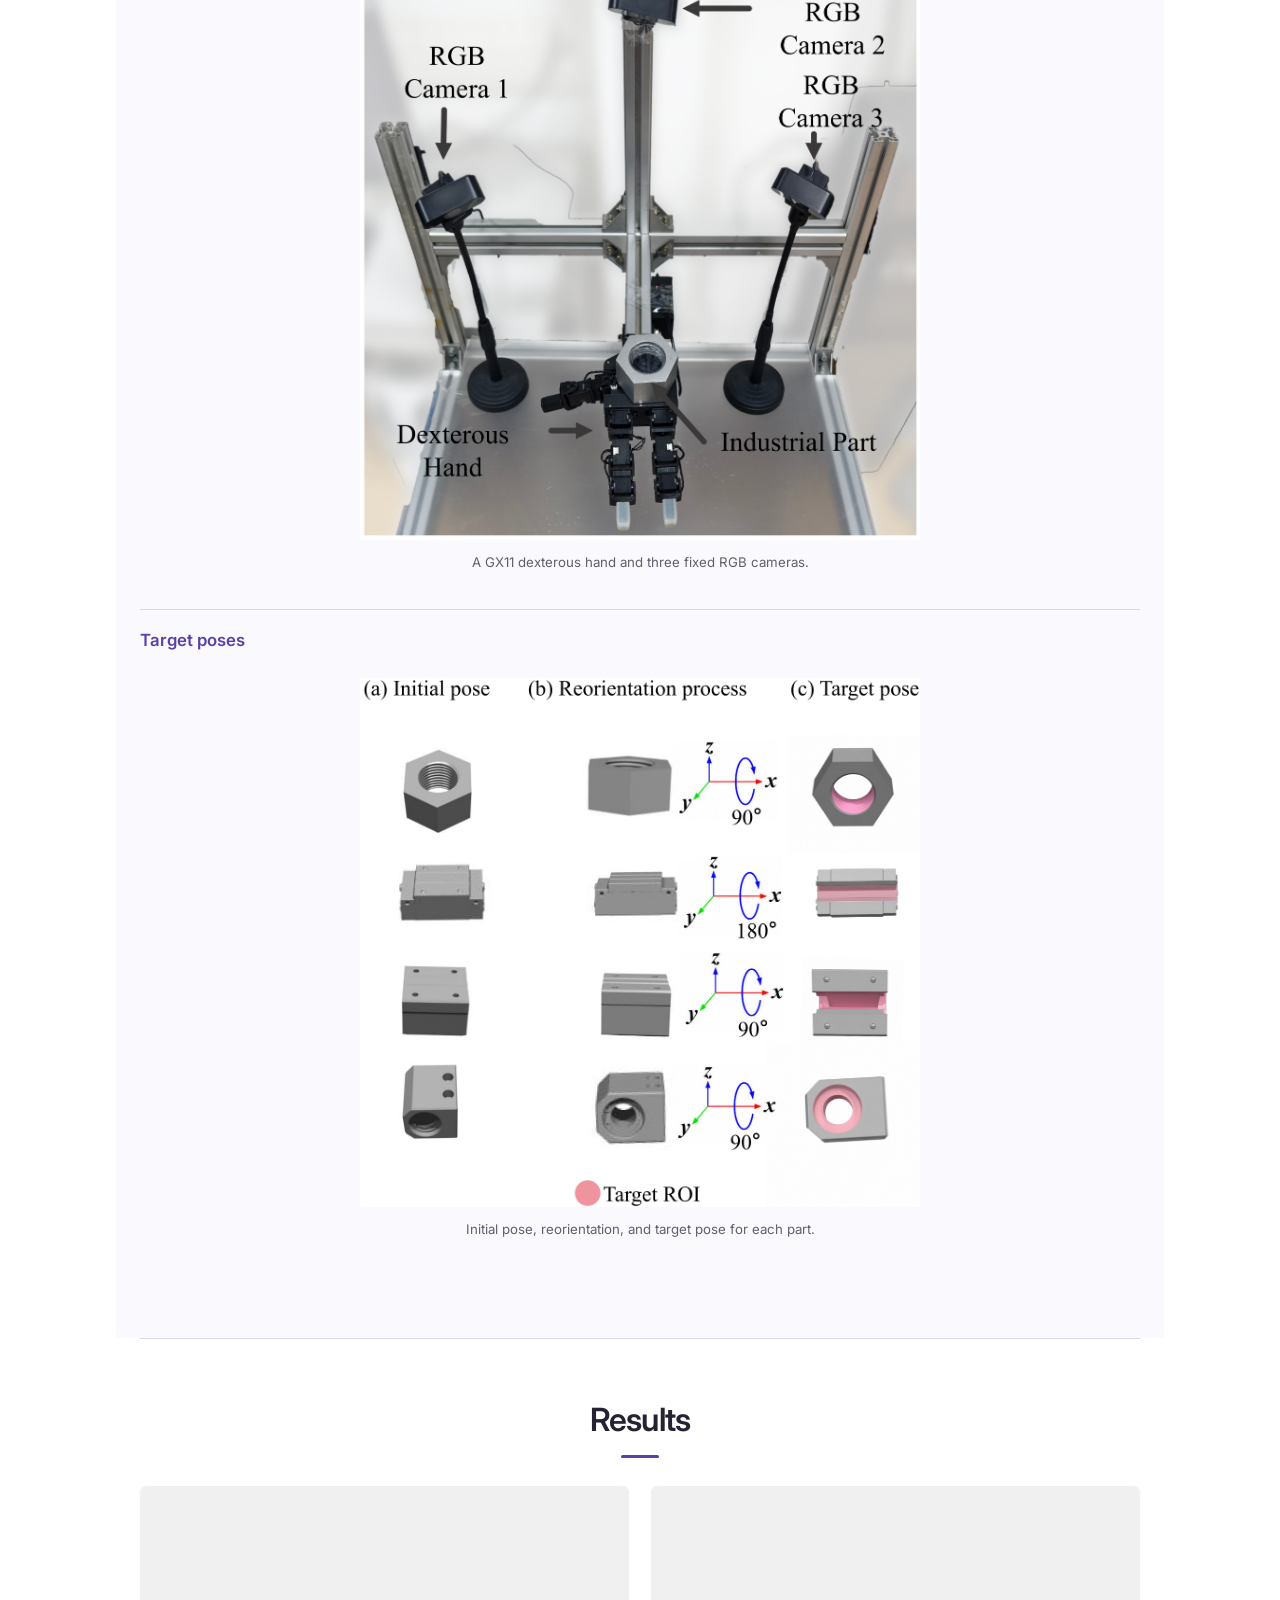
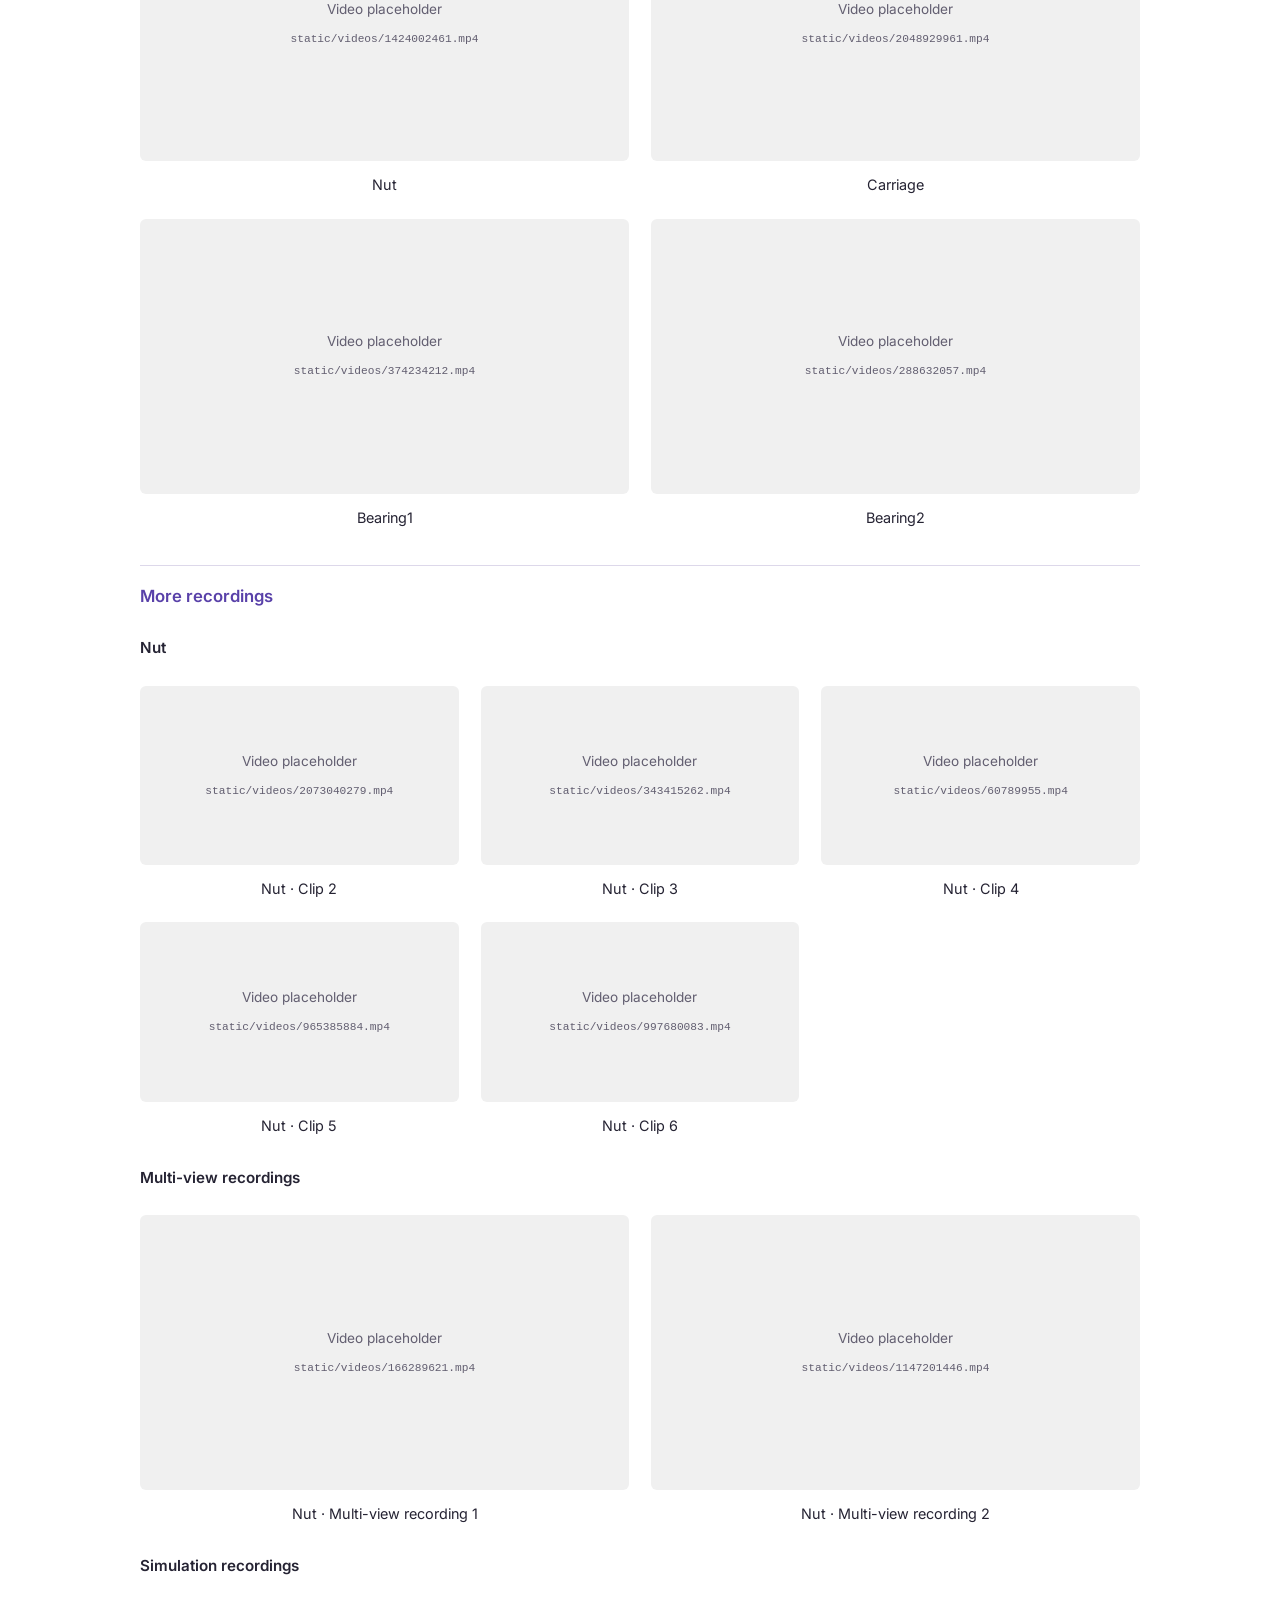
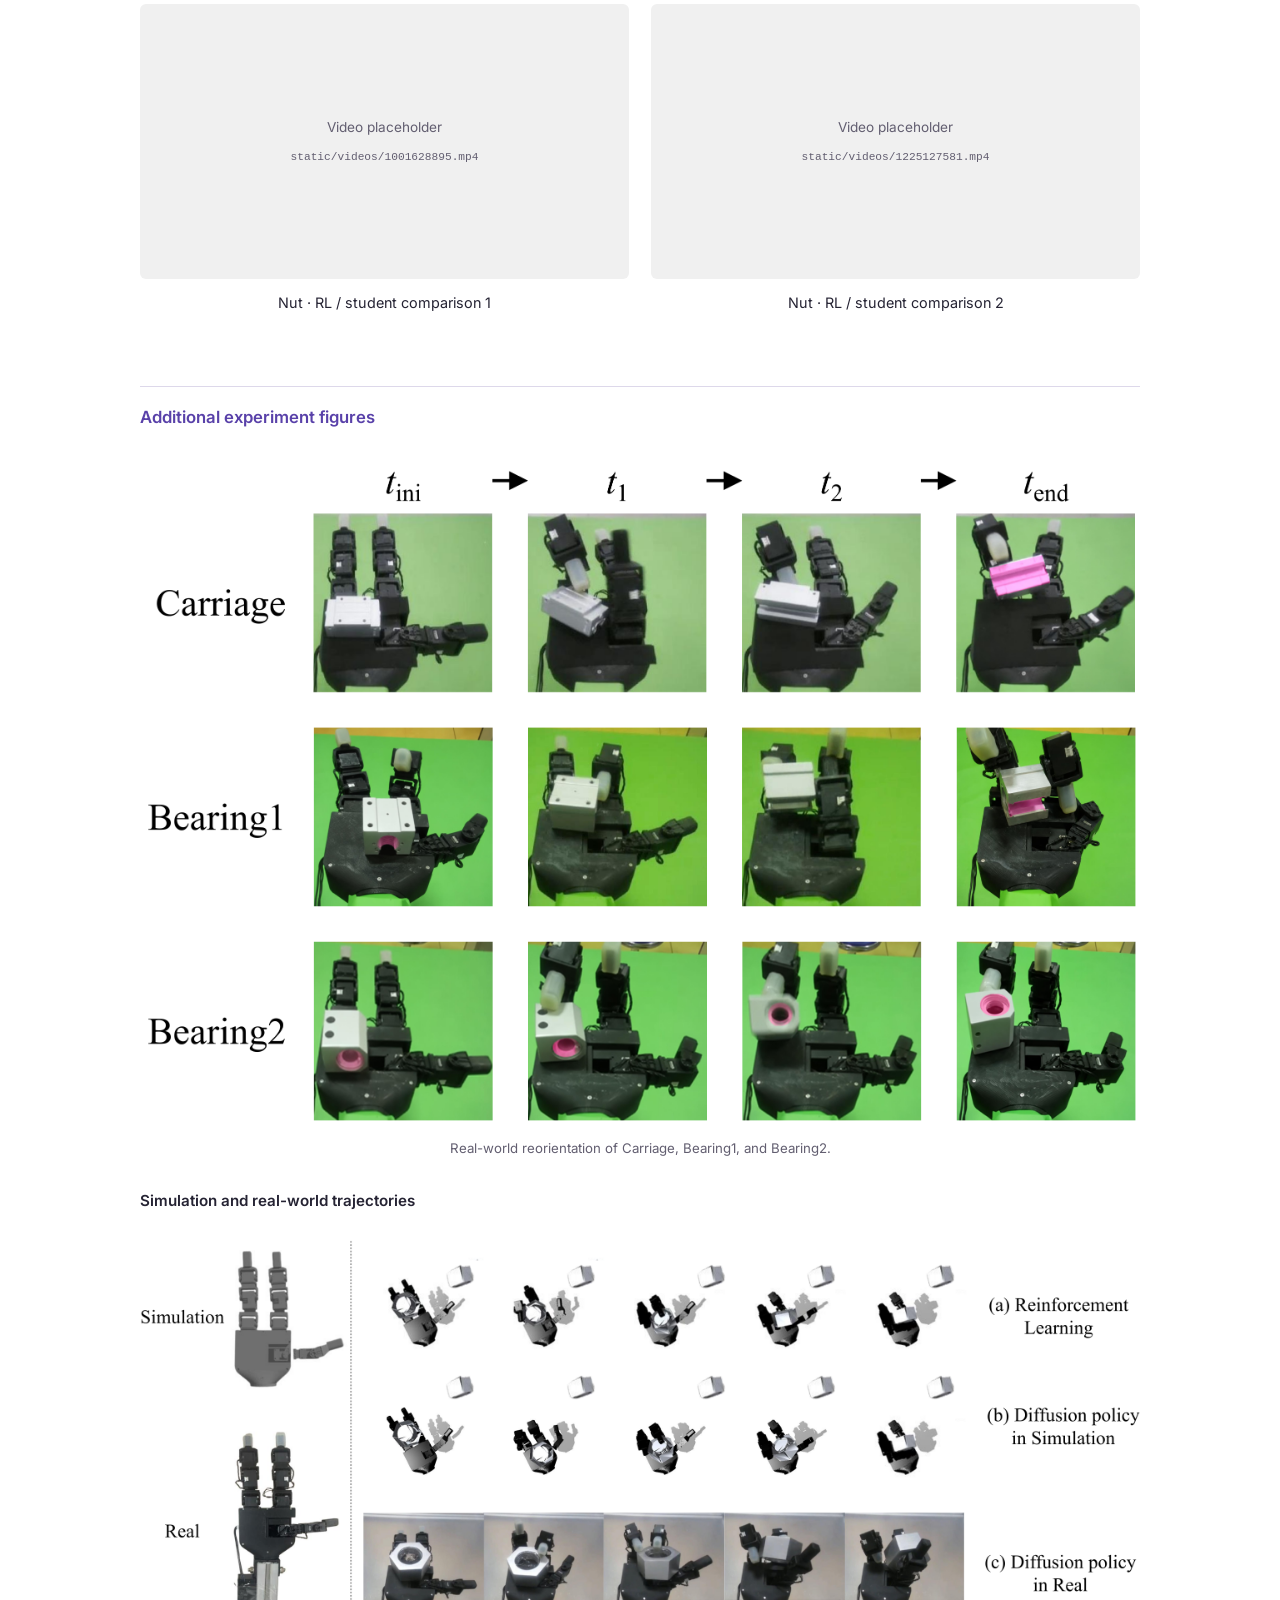
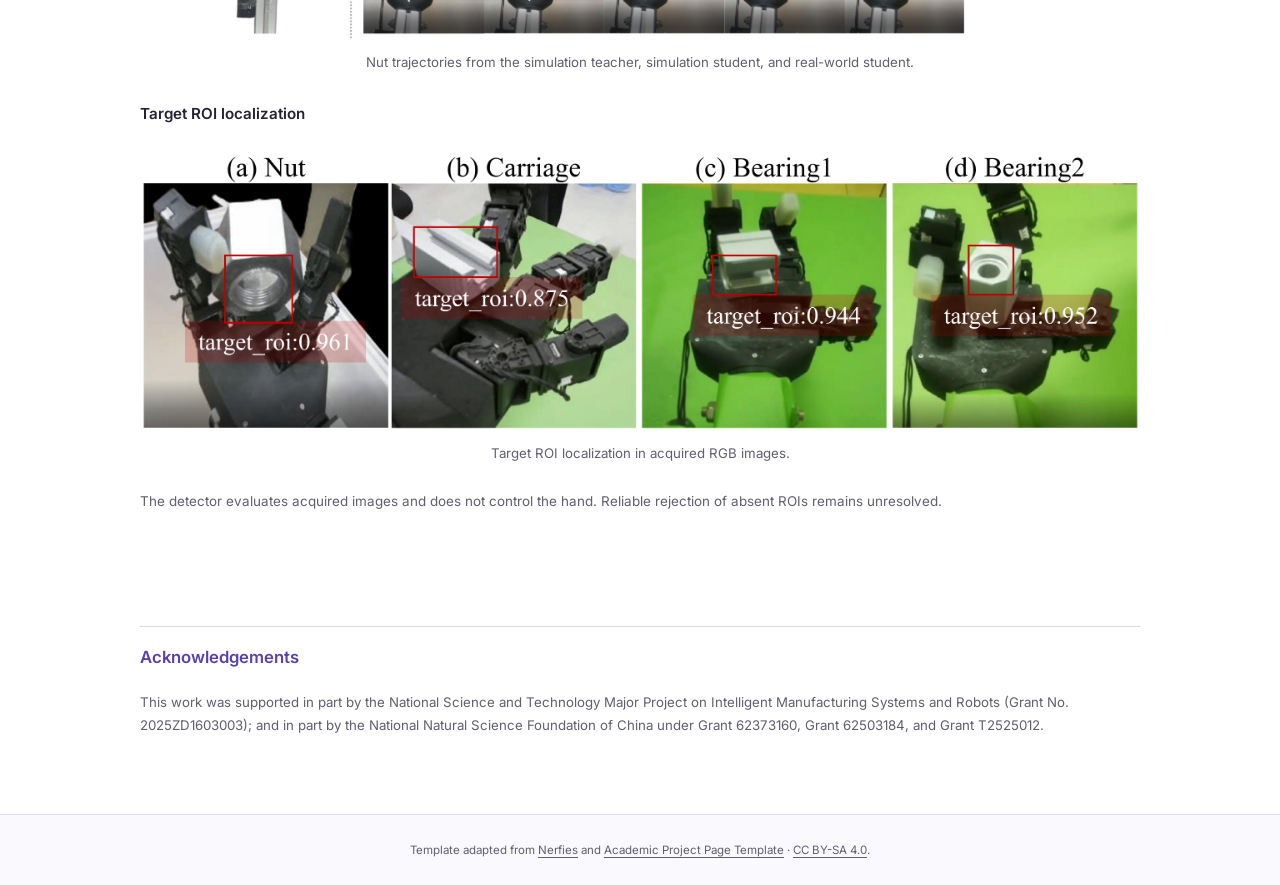
==== commit f12da5a3: "Display all research figures, recordings, and acknowledgements directly" ====
--- a/index.html
+++ b/index.html
@@ -85,7 +85,7 @@
       </ul>
     </section>
 
-    <!-- ===== Method: 方法主图与简短说明；研究动机图可展开 ===== -->
+    <!-- ===== Method: 方法主图与简短说明；研究动机图直接展示 ===== -->
     <section class="section" id="method" data-nav="Method">
       <h2>Method</h2>
       <figure class="paper-figure ">
@@ -94,16 +94,16 @@
         <figcaption>Simulation teacher → vision–action demonstrations → RGB-conditioned student policy.</figcaption>
       </figure>
       <p class="section-description">A privileged teacher learns in-hand reorientation in simulation. Its successful trajectories train a diffusion policy, which controls the real hand from three fixed RGB cameras.</p>
-      <details class="disclosure">
-        <summary>Research motivation</summary>
-        <div class="disclosure-content">
+      <div class="supplementary-block">
+        <h3 class="supplementary-heading">Research motivation</h3>
+        <div class="supplementary-content">
       <figure class="paper-figure ">
         <!-- 在这里替换图片路径和图注；点击图片可打开原始 PDF -->
         <a href="static/images/Figure_1.pdf" target="_blank" rel="noopener" aria-label="Open Figure 1 as a PDF"><img src="static/images/fig1_motivation.png" width="2400" height="890" alt="Inspection methods and the proposed DRIA framework" loading="lazy" decoding="async"></a>
         <figcaption>Fixed-view inspection, learning-based methods, and active in-hand part presentation.</figcaption>
       </figure>
         </div>
-      </details>
+      </div>
     </section>
 
     <!-- ===== Parts & Experimental Setup: 零件图统一画布和显示高度，保持原始比例 ===== -->
@@ -137,19 +137,19 @@
         <a href="static/images/Figure_6.pdf" target="_blank" rel="noopener" aria-label="Open Figure 6 as a PDF"><img src="static/images/fig6_setup.png" width="2361" height="2400" alt="Physical inspection cell with a dexterous hand and three fixed RGB cameras" loading="lazy" decoding="async"></a>
         <figcaption>A GX11 dexterous hand and three fixed RGB cameras.</figcaption>
       </figure>
-      <details class="disclosure">
-        <summary>Target poses</summary>
-        <div class="disclosure-content">
+      <div class="supplementary-block">
+        <h3 class="supplementary-heading">Target poses</h3>
+        <div class="supplementary-content">
       <figure class="paper-figure figure-compact">
         <!-- 在这里替换图片路径和图注；点击图片可打开原始 PDF -->
         <a href="static/images/Figure_7.pdf" target="_blank" rel="noopener" aria-label="Open Figure 7 as a PDF"><img src="static/images/fig7_tasks.png" width="2400" height="2266" alt="Initial and target poses of Nut, Carriage, Bearing1, and Bearing2" loading="lazy" decoding="async"></a>
         <figcaption>Initial pose, reorientation, and target pose for each part.</figcaption>
       </figure>
         </div>
-      </details>
-    </section>
-
-    <!-- ===== Results: 主要展示四种零件的实机视频；更多视频和图片可展开 ===== -->
+      </div>
+    </section>
+
+    <!-- ===== Results: 主要展示四种零件的实机视频；更多视频和图片直接展示 ===== -->
     <section class="section" id="results" data-nav="Results">
       <h2>Results</h2>
       <div class="video-grid grid-two" id="videos">
@@ -182,10 +182,10 @@
           <figcaption>Bearing2</figcaption>
         </figure>
       </div>
-      <details class="disclosure">
-        <summary>More recordings</summary>
-        <div class="disclosure-content">
-          <h3>Nut</h3>
+      <div class="supplementary-block">
+        <h3 class="supplementary-heading">More recordings</h3>
+        <div class="supplementary-content">
+          <h4>Nut</h4>
           <div class="video-grid grid-three">
         <figure class="video-card">
           <!-- 在这里替换视频路径、poster 封面和下方简短说明 -->
@@ -223,7 +223,7 @@
           <figcaption>Nut · Clip 6</figcaption>
         </figure>
           </div>
-          <h3>Multi-view recordings</h3>
+          <h4>Multi-view recordings</h4>
           <div class="video-grid grid-two">
         <figure class="video-card">
           <!-- 在这里替换视频路径、poster 封面和下方简短说明 -->
@@ -240,7 +240,7 @@
           <figcaption>Nut · Multi-view recording 2</figcaption>
         </figure>
           </div>
-          <h3>Simulation recordings</h3>
+          <h4>Simulation recordings</h4>
           <div class="video-grid grid-two">
         <figure class="video-card">
           <!-- 在这里替换视频路径、poster 封面和下方简短说明 -->
@@ -258,27 +258,27 @@
         </figure>
           </div>
         </div>
-      </details>
+      </div>
       <!-- 综合介绍视频准备好后，可在这里增加 video 或使用以下嵌入示例 -->
       <!-- <div class="embed-frame"><iframe src="https://www.youtube.com/embed/VIDEO_ID" title="DRIA overview" loading="lazy" allow="autoplay; fullscreen; picture-in-picture" allowfullscreen></iframe></div> -->
       <!-- <div class="embed-frame"><iframe src="https://player.bilibili.com/player.html?bvid=BV_ID" title="DRIA overview" loading="lazy" allowfullscreen></iframe></div> -->
       <!-- 论文展示图保留在这里；本节只展示视频和图片，不列数字结果 -->
-      <details class="disclosure">
-        <summary>Additional experiment figures</summary>
-        <div class="disclosure-content">
+      <div class="supplementary-block">
+        <h3 class="supplementary-heading">Additional experiment figures</h3>
+        <div class="supplementary-content">
 <figure class="paper-figure ">
         <!-- 在这里替换图片路径和图注；点击图片可打开原始 PDF -->
         <a href="static/images/Figure_8.pdf" target="_blank" rel="noopener" aria-label="Open Figure 8 as a PDF"><img src="static/images/result-01.png" width="2401" height="1612" alt="Physical in-hand reorientation trajectories exposing the target ROIs" loading="lazy" decoding="async"></a>
         <figcaption>Real-world reorientation of Carriage, Bearing1, and Bearing2.</figcaption>
       </figure>
 
-          <h3>Simulation and real-world trajectories</h3>
+          <h4>Simulation and real-world trajectories</h4>
       <figure class="paper-figure ">
         <!-- 在这里替换图片路径和图注；点击图片可打开原始 PDF -->
         <a href="static/images/Figure_9.pdf" target="_blank" rel="noopener" aria-label="Open Figure 9 as a PDF"><img src="static/images/result-02.png" width="2400" height="960" alt="Nut reorientation across simulation and real-world policies" loading="lazy" decoding="async"></a>
         <figcaption>Nut trajectories from the simulation teacher, simulation student, and real-world student.</figcaption>
       </figure>
-          <h3>Target ROI localization</h3>
+          <h4>Target ROI localization</h4>
       <figure class="paper-figure ">
         <!-- 在这里替换图片路径和图注；点击图片可打开原始 PDF -->
         <a href="static/images/Figure_10.pdf" target="_blank" rel="noopener" aria-label="Open Figure 10 as a PDF"><img src="static/images/result-04.png" width="2400" height="665" alt="Target ROI localization for all four parts" loading="lazy" decoding="async"></a>
@@ -286,7 +286,7 @@
       </figure>
           <p class="figure-note">The detector evaluates acquired images and does not control the hand. Reliable rejection of absent ROIs remains unresolved.</p>
         </div>
-      </details>
+      </div>
     </section>
 
     <!-- ===== BibTeX: 保持隐藏，正式公开引用信息后再启用 ===== -->
@@ -302,11 +302,11 @@
 
     </section>
 
-    <!-- ===== Acknowledgements: 基金信息保留在可展开区域 ===== -->
-    <details class="disclosure acknowledgements" id="acknowledgements">
-      <summary>Acknowledgements</summary>
-      <div class="disclosure-content"><p>This work was supported in part by the National Science and Technology Major Project on Intelligent Manufacturing Systems and Robots (Grant No. 2025ZD1603003); and in part by the National Natural Science Foundation of China under Grant 62373160, Grant 62503184, and Grant T2525012.</p></div>
-    </details>
+    <!-- ===== Acknowledgements: 基金信息直接展示 ===== -->
+    <div class="supplementary-block acknowledgements" id="acknowledgements">
+      <h3 class="supplementary-heading">Acknowledgements</h3>
+      <div class="supplementary-content"><p>This work was supported in part by the National Science and Technology Major Project on Intelligent Manufacturing Systems and Robots (Grant No. 2025ZD1603003); and in part by the National Natural Science Foundation of China under Grant 62373160, Grant 62503184, and Grant T2525012.</p></div>
+    </div>
   </main>
   <!-- ===== Footer: 模板来源与许可 ===== -->
   <footer class="site-footer"><div class="container">
--- a/static/css/style.css
+++ b/static/css/style.css
@@ -94,13 +94,13 @@
 .part-card img { display: block; width: 100%; height: 100%; object-fit: contain; }
 .part-card strong { display: block; font-size: .9rem; color: var(--color-accent); font-weight: 600; }
 .part-card span { display: block; margin-top: 3px; font-size: .77rem; }
-/* ===== Native disclosures: extra recordings and figures stay out of the main flow ===== */
-.disclosure { margin: 28px 0 0; border-top: 1px solid var(--color-border); border-bottom: 1px solid var(--color-border); }
-.disclosure summary { padding: 15px 4px; cursor: pointer; color: var(--color-muted); font-size: .9rem; }
-.disclosure summary:hover, .disclosure[open] > summary { color: var(--color-accent); }
-.disclosure-content { padding: 4px 0 24px; }
+/* ===== Supplementary content: always displayed, without disclosure controls ===== */
+.supplementary-block { margin: 36px 0 0; padding-top: 20px; border-top: 1px solid var(--color-border); }
+.supplementary-heading { margin: 0 0 22px; color: var(--color-accent); font-size: 1.05rem; }
+.supplementary-content { padding: 0 0 12px; }
+.supplementary-content h4 { margin: 28px 0 18px; font-size: .95rem; font-weight: 600; }
 .acknowledgements { margin: 20px 0 45px; }
-.acknowledgements .disclosure-content { font-size: .83rem; color: var(--color-muted); }
+.acknowledgements .supplementary-content { font-size: .83rem; color: var(--color-muted); }
 /* ===== Hidden BibTeX / footer / back to top ===== */
 .bibtex-wrap { position: relative; }
 .bibtex-wrap pre { margin: 0; padding: 65px 20px 22px; overflow: auto; background: var(--color-surface); border: 1px solid var(--color-border); border-radius: 6px; font-size: .75rem; line-height: 1.8; }
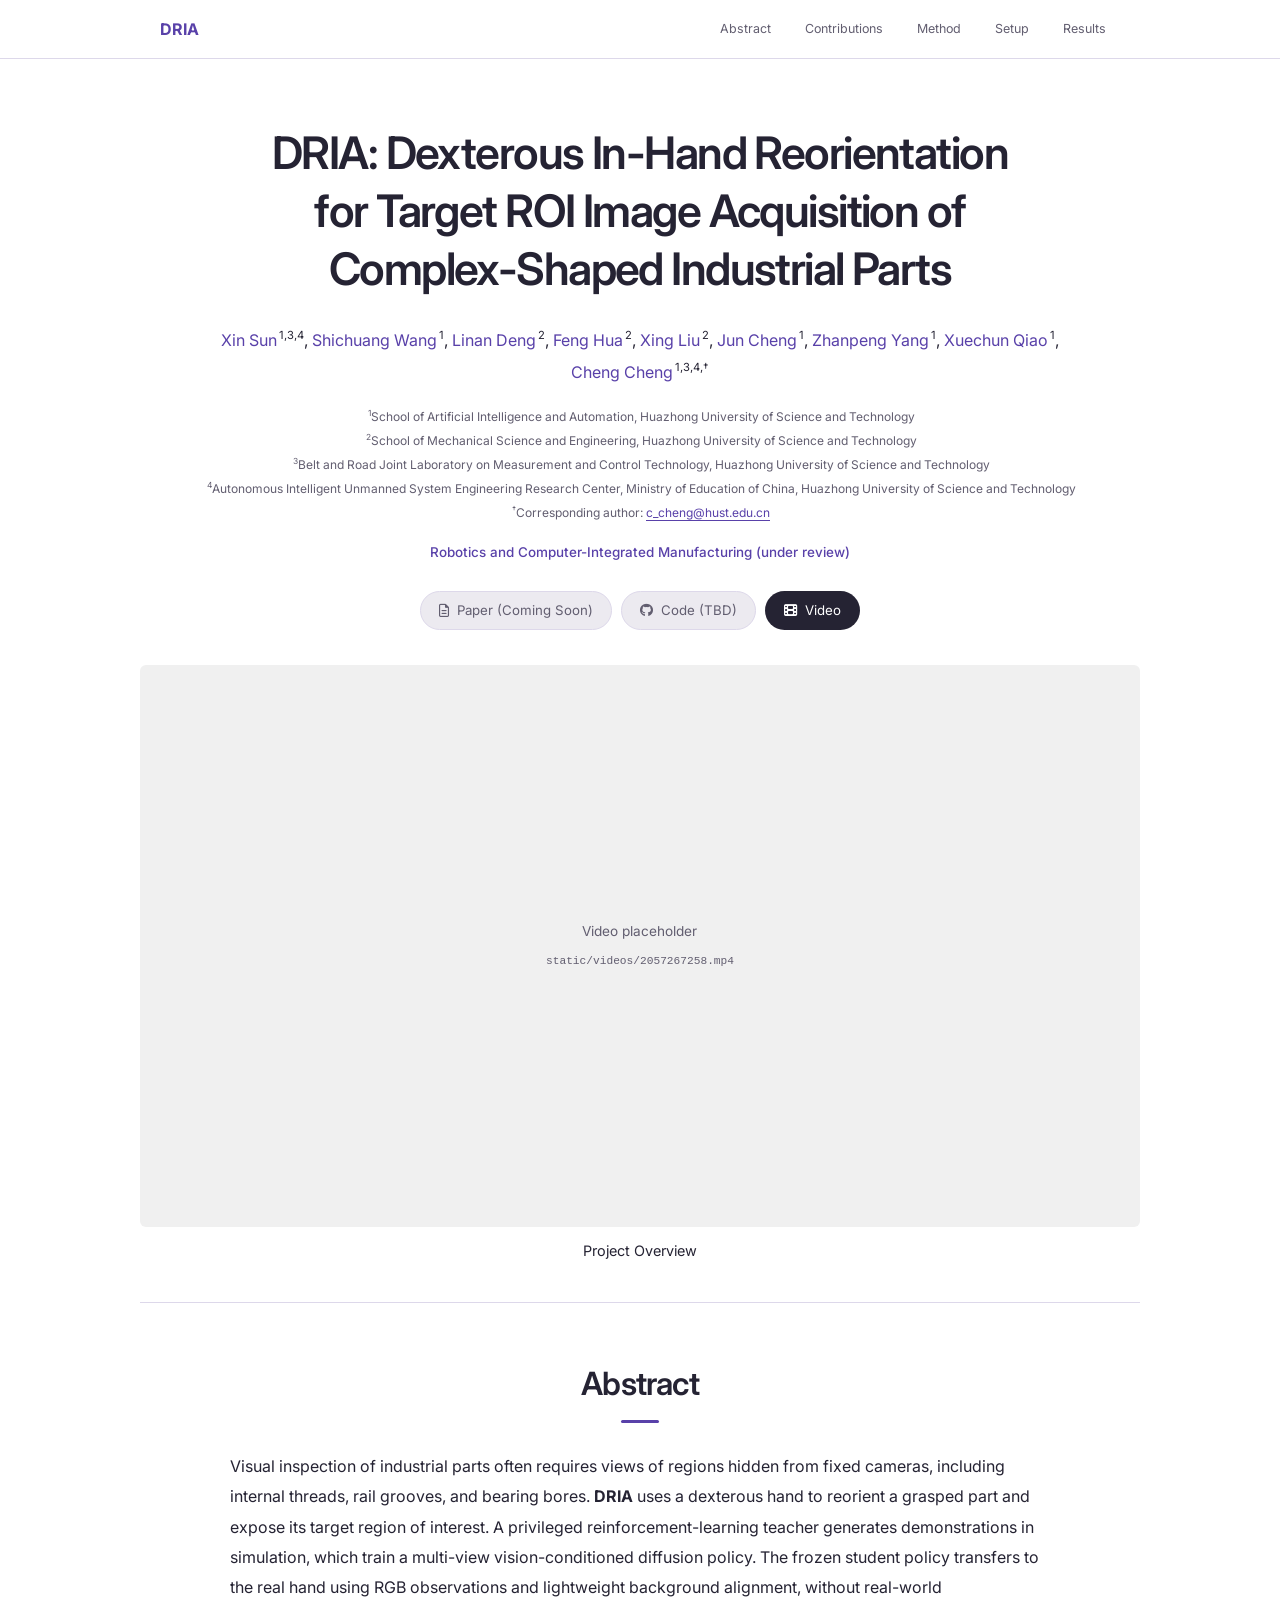
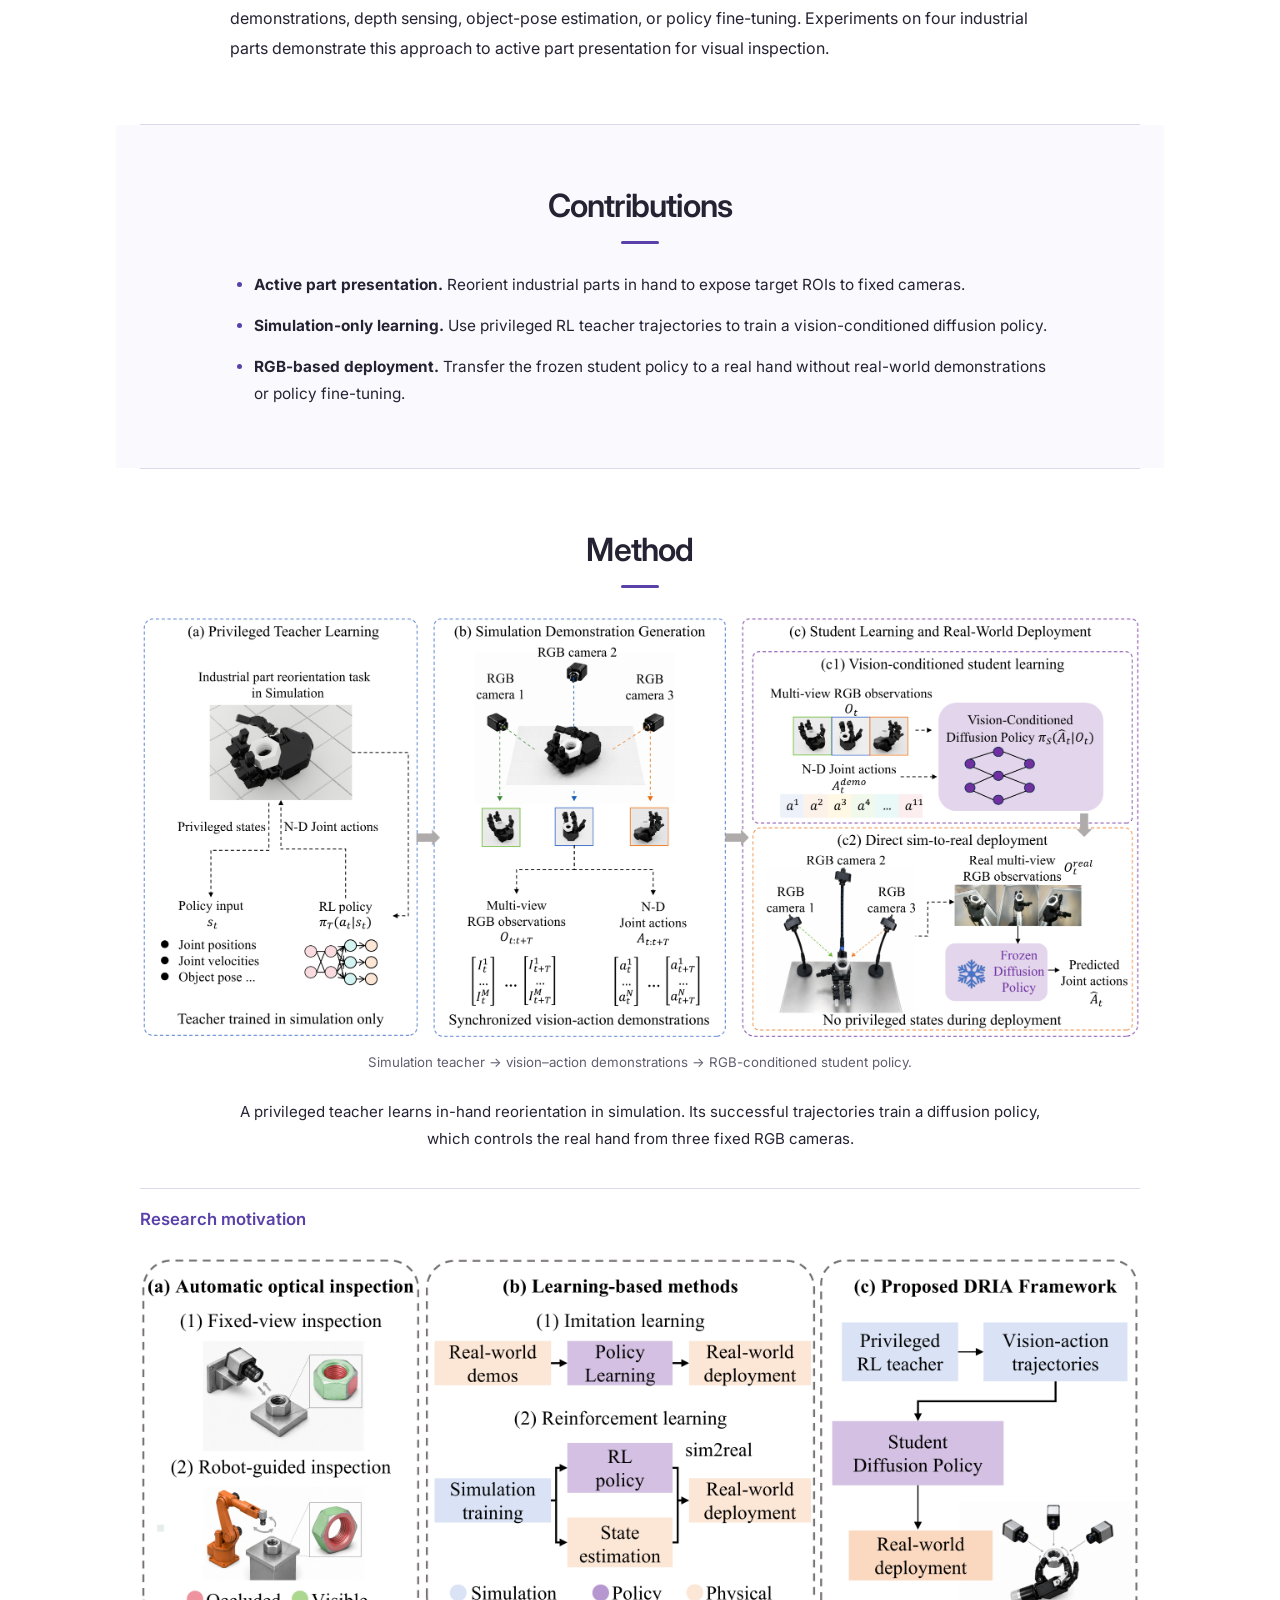
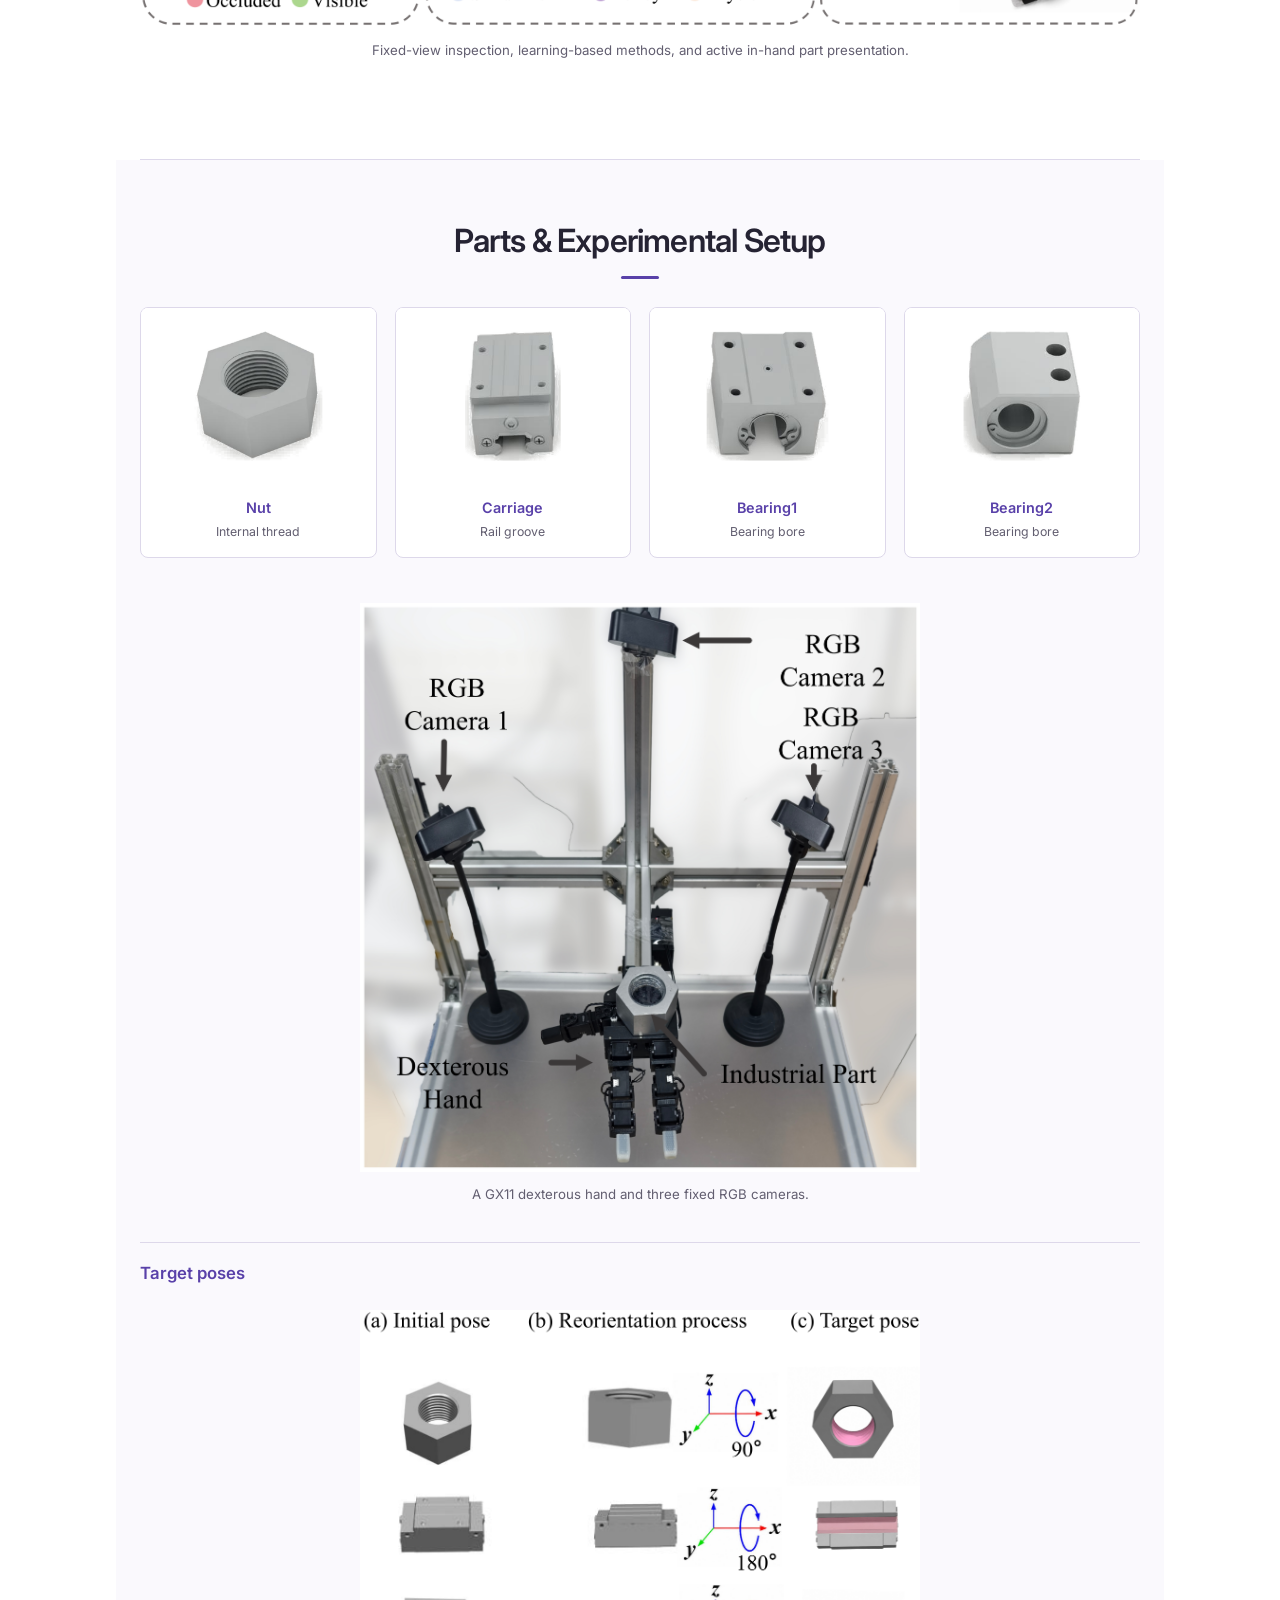
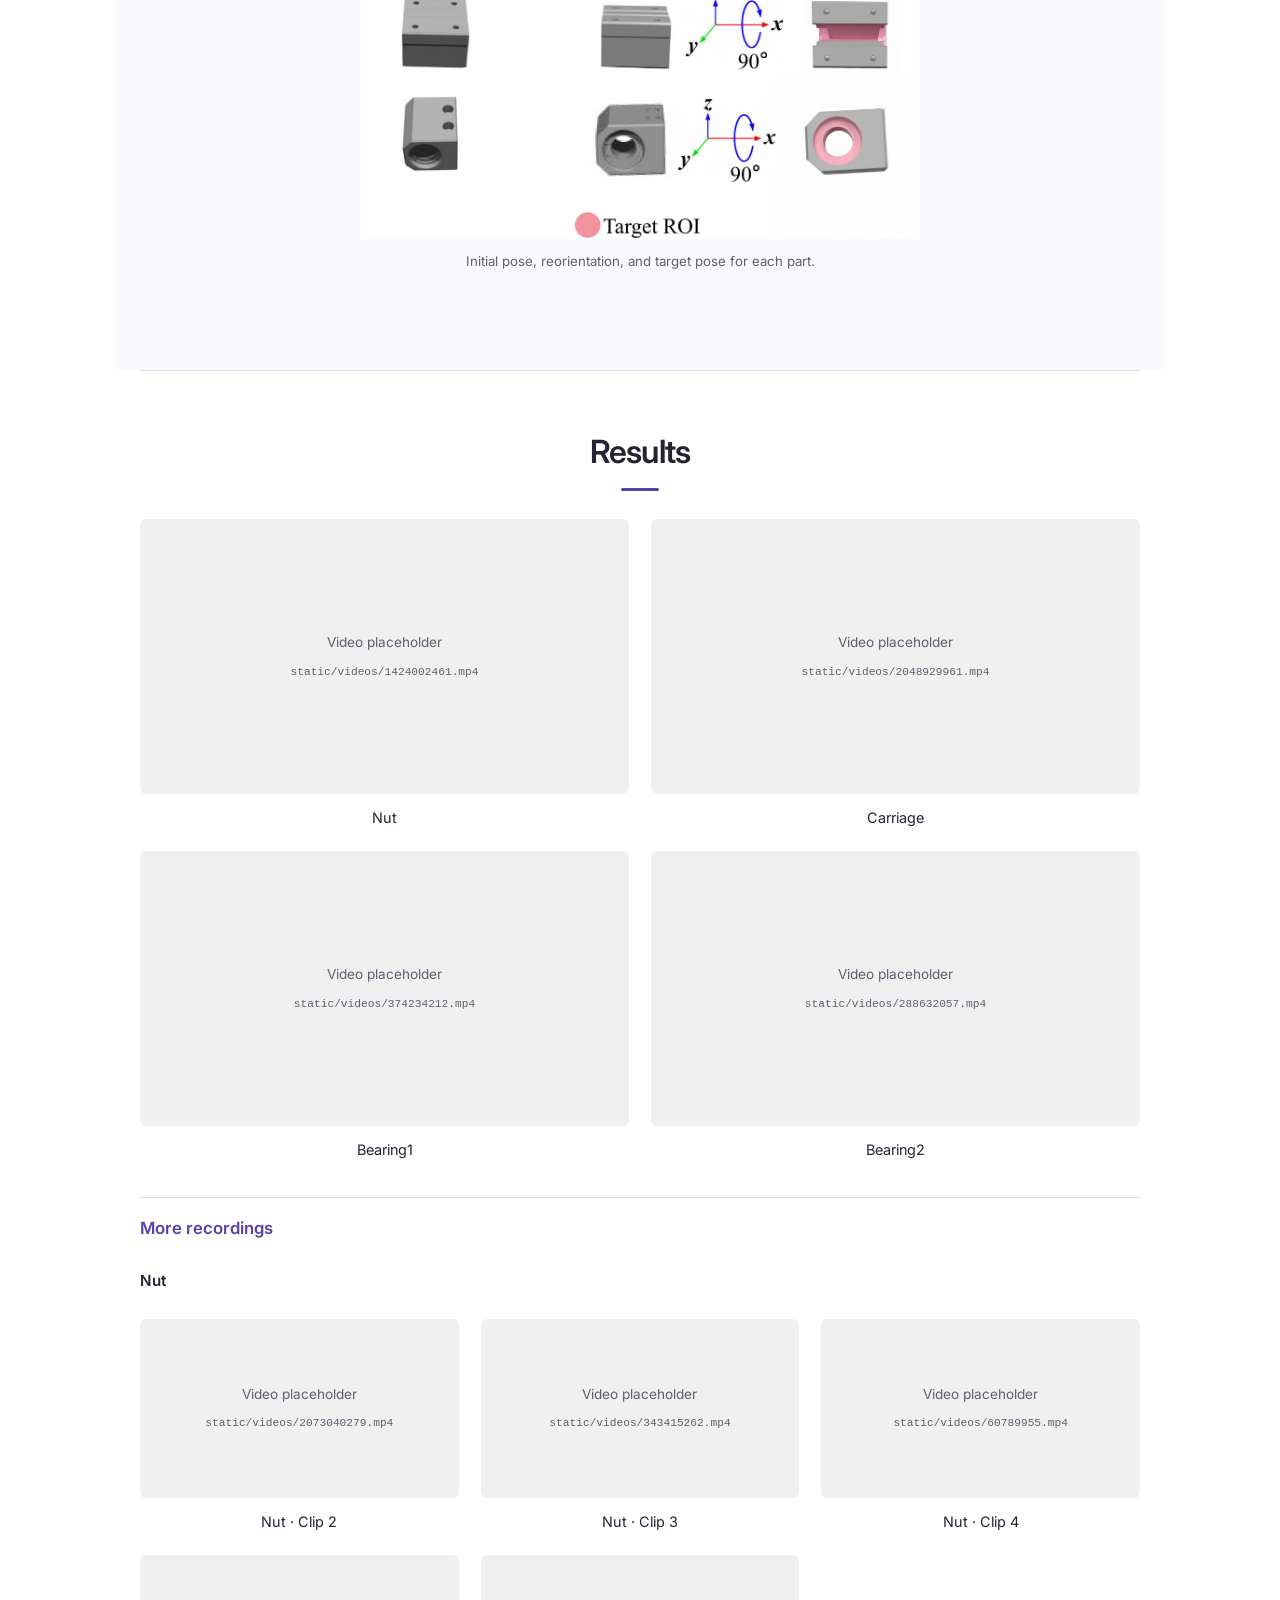
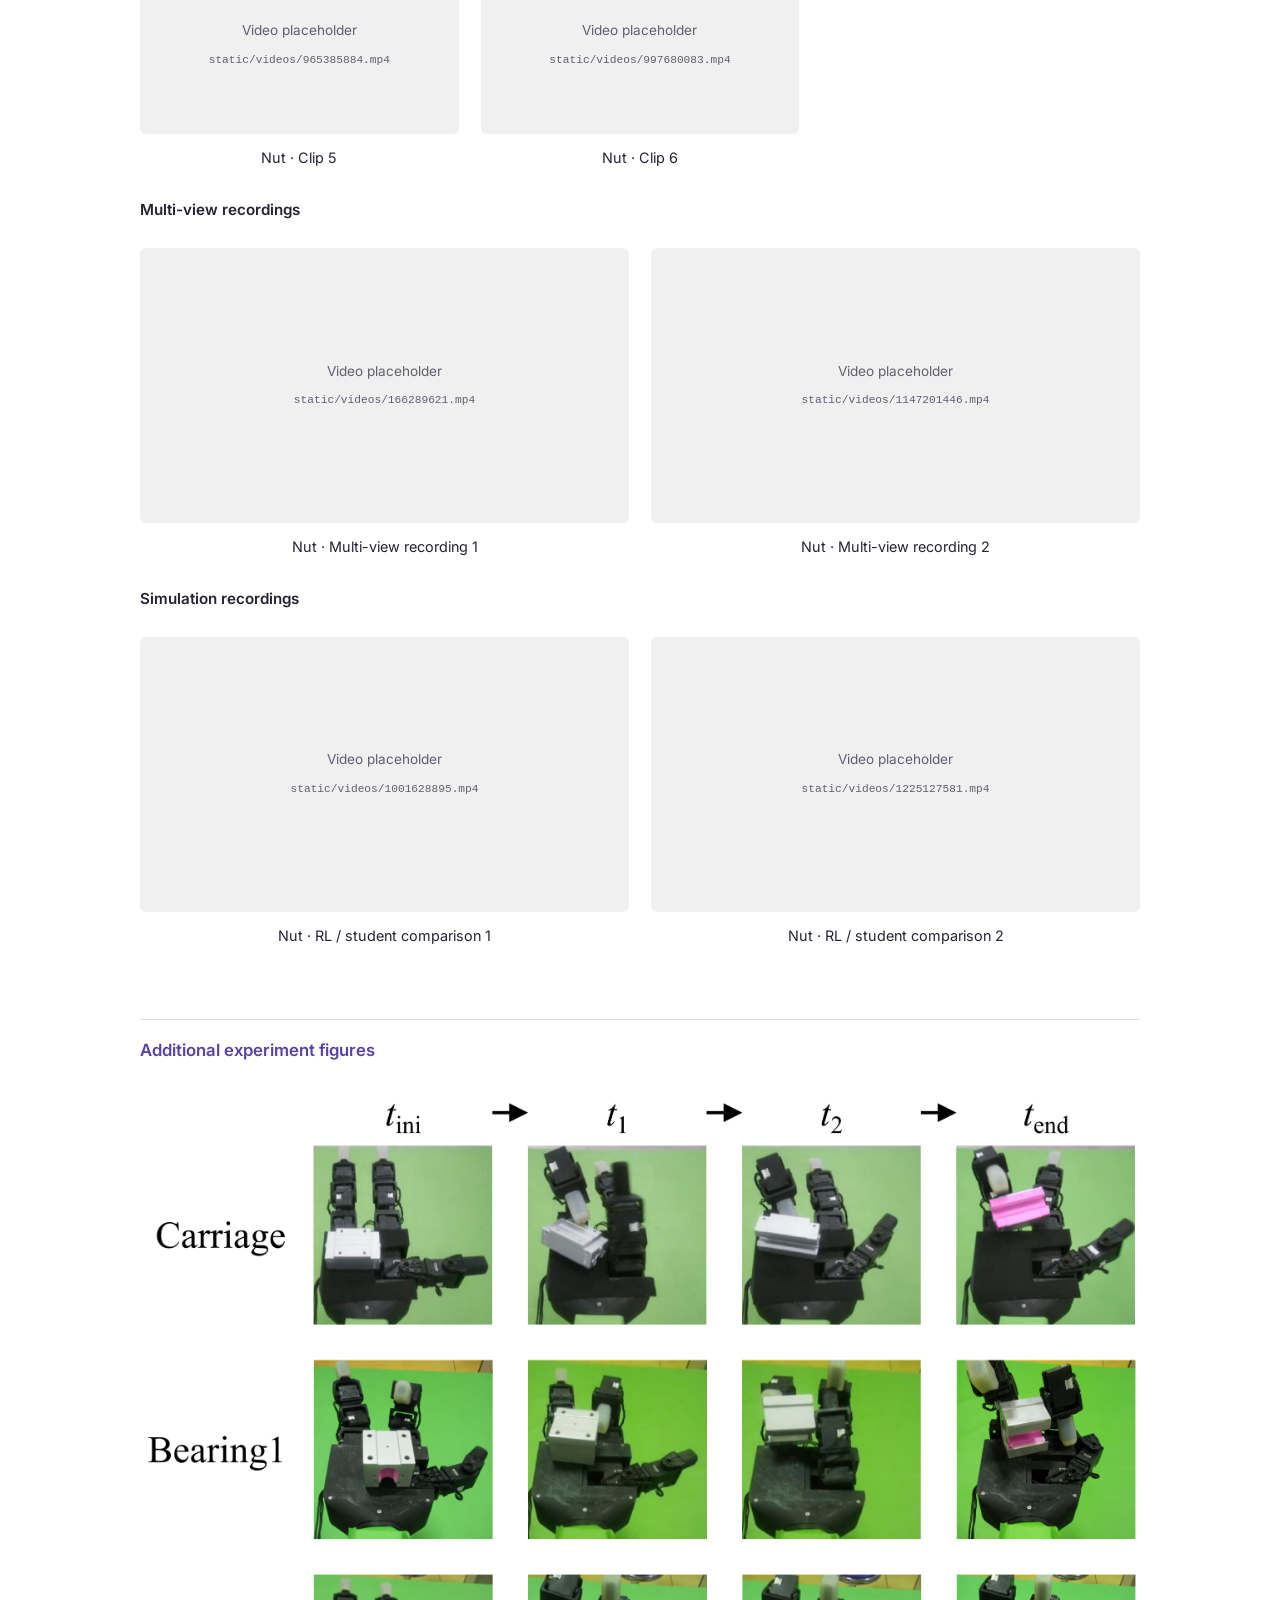
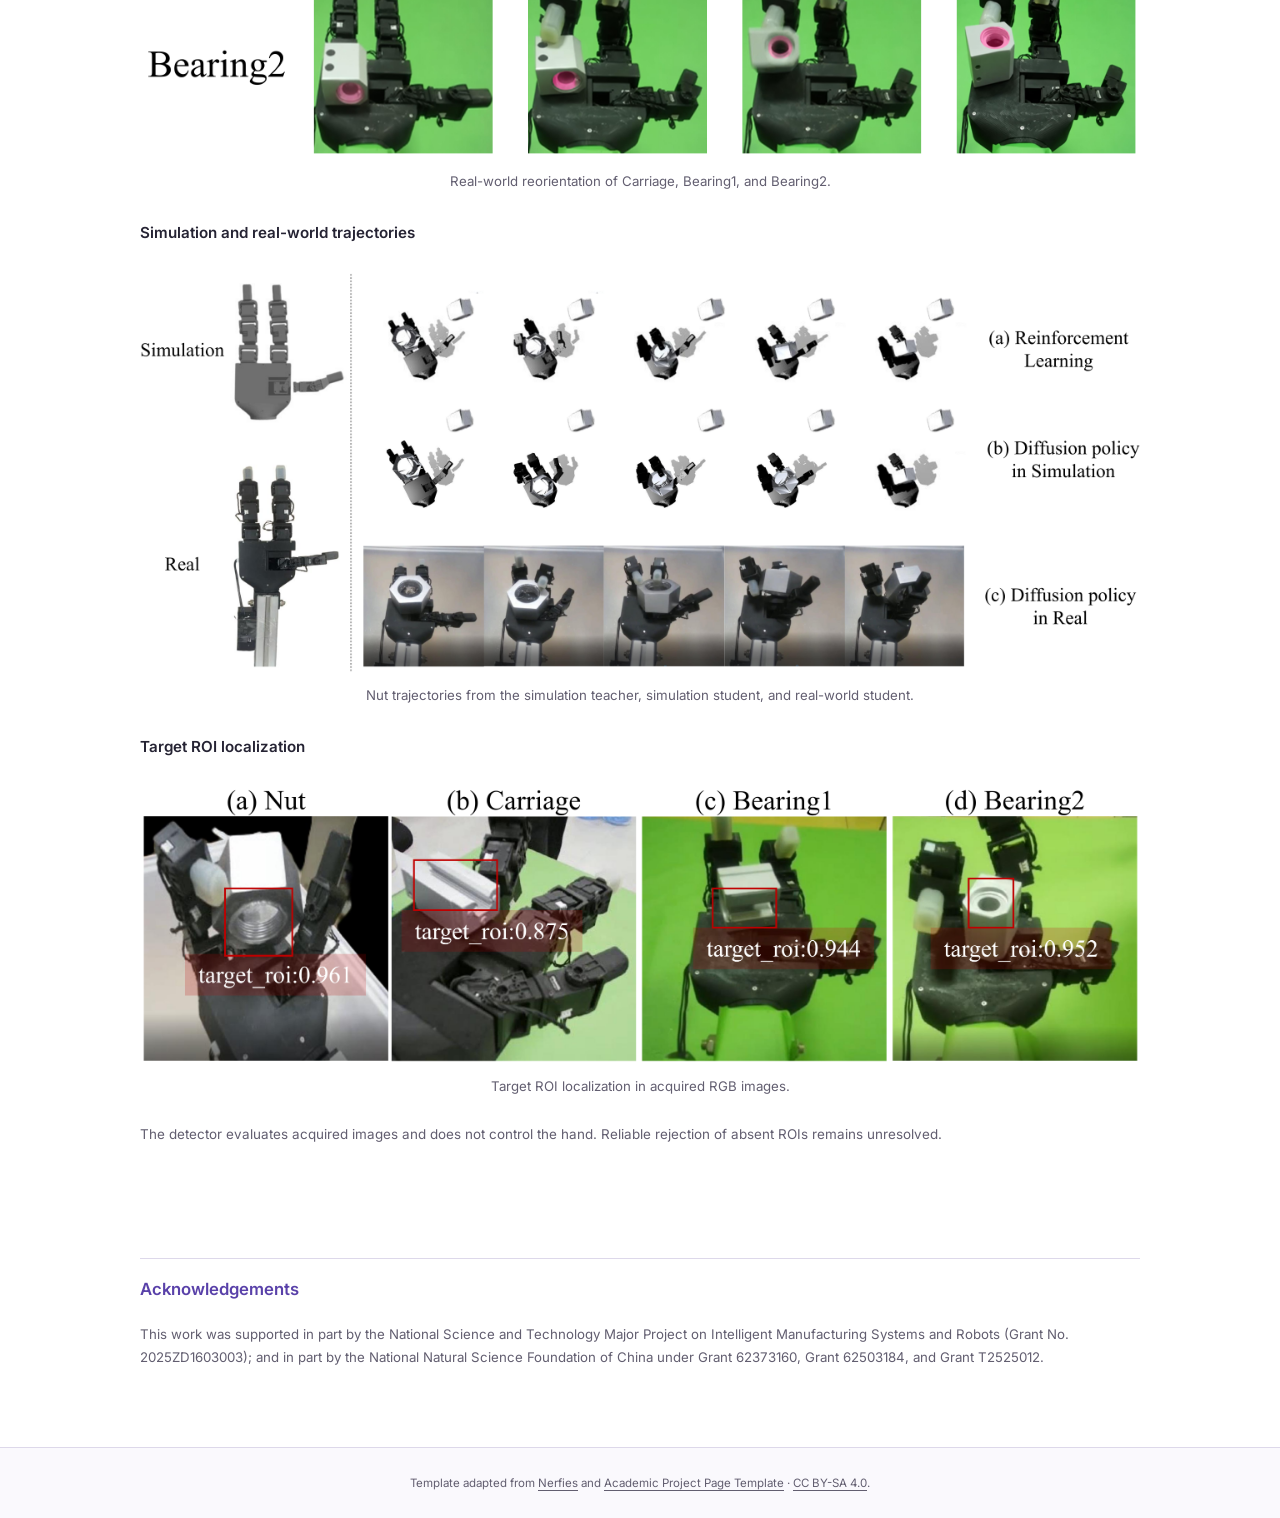
==== commit 5621bd6c: "Add the narrated DRIA project overview video" ====
--- a/index.html
+++ b/index.html
@@ -10,15 +10,15 @@
   <meta property="og:type" content="website">
   <meta property="og:title" content="DRIA: Dexterous In-Hand Reorientation for Target ROI Image Acquisition of Complex-Shaped Industrial Parts">
   <meta property="og:description" content="A dexterous hand reorients industrial parts in hand to expose occluded target ROIs to fixed RGB cameras.">
-  <meta property="og:image" content="https://sunxin010203.github.io/DRIA/static/images/method.png">
+  <meta property="og:image" content="https://dria-project.github.io/static/images/method.png">
   <meta property="og:image:alt" content="DRIA method overview">
   <!-- 在这里替换最终分享图的完整公开 URL -->
-  <meta property="og:url" content="https://sunxin010203.github.io/DRIA/">
-  <link rel="canonical" href="https://sunxin010203.github.io/DRIA/">
+  <meta property="og:url" content="https://dria-project.github.io/">
+  <link rel="canonical" href="https://dria-project.github.io/">
   <meta name="twitter:card" content="summary_large_image">
   <meta name="twitter:title" content="DRIA: Dexterous In-Hand Reorientation for Target ROI Image Acquisition of Complex-Shaped Industrial Parts">
   <meta name="twitter:description" content="A dexterous hand reorients industrial parts in hand to expose occluded target ROIs to fixed RGB cameras.">
-  <meta name="twitter:image" content="https://sunxin010203.github.io/DRIA/static/images/method.png">
+  <meta name="twitter:image" content="https://dria-project.github.io/static/images/method.png">
   <meta name="theme-color" content="#ede9ff">
   <link rel="icon" href="static/images/favicon.svg" type="image/svg+xml">
   <link rel="preconnect" href="https://fonts.googleapis.com">
@@ -65,9 +65,17 @@
       <!-- 论文公开后将禁用 button 改为 a class="button" href="真实论文链接" -->
       <button class="button button-disabled" type="button" disabled><i class="fa-regular fa-file-lines" aria-hidden="true"></i> Paper (Coming Soon)</button>
       <button class="button button-disabled" type="button" disabled><i class="fa-brands fa-github" aria-hidden="true"></i> Code (TBD)</button>
-      <a class="button" href="#results"><i class="fa-solid fa-film" aria-hidden="true"></i> Video</a>
+      <a class="button" href="#overview"><i class="fa-solid fa-film" aria-hidden="true"></i> Video</a>
       <a class="button" href="#bibtex" hidden><i class="fa-solid fa-quote-right" aria-hidden="true"></i> BibTeX</a>
     </div>
+
+    <!-- ===== Project Overview Video: 在这里替换总述视频路径、poster 封面和图注 ===== -->
+    <figure class="video-card overview-video" id="overview">
+      <div class="video-slot">
+        <video autoplay muted loop playsinline controls preload="none" data-src="static/videos/2057267258.mp4" poster="static/images/video-posters/2057267258.jpg" aria-label="DRIA project overview"></video>
+      </div>
+      <figcaption>Project Overview</figcaption>
+    </figure>
 
     <!-- ===== Abstract: 在这里替换简短项目摘要 ===== -->
     <section class="section" id="abstract" data-nav="Abstract">
--- a/static/css/style.css
+++ b/static/css/style.css
@@ -78,6 +78,7 @@
 .grid-four { grid-template-columns: repeat(4, minmax(0, 1fr)); }
 .grid-six { grid-template-columns: repeat(6, minmax(0, 1fr)); }
 .video-card { min-width: 0; margin: 0; }
+.overview-video { margin: 35px 0 40px; }
 .video-slot { position: relative; display: grid; place-items: center; aspect-ratio: 16 / 9; overflow: hidden; border-radius: 6px; background: #f0f0f0; }
 .video-slot video { display: block; position: absolute; width: 100%; height: 100%; object-fit: contain; background: #141414; }
 .video-slot.has-error video, .video-slot:has(video[data-placeholder]) video { visibility: hidden; }
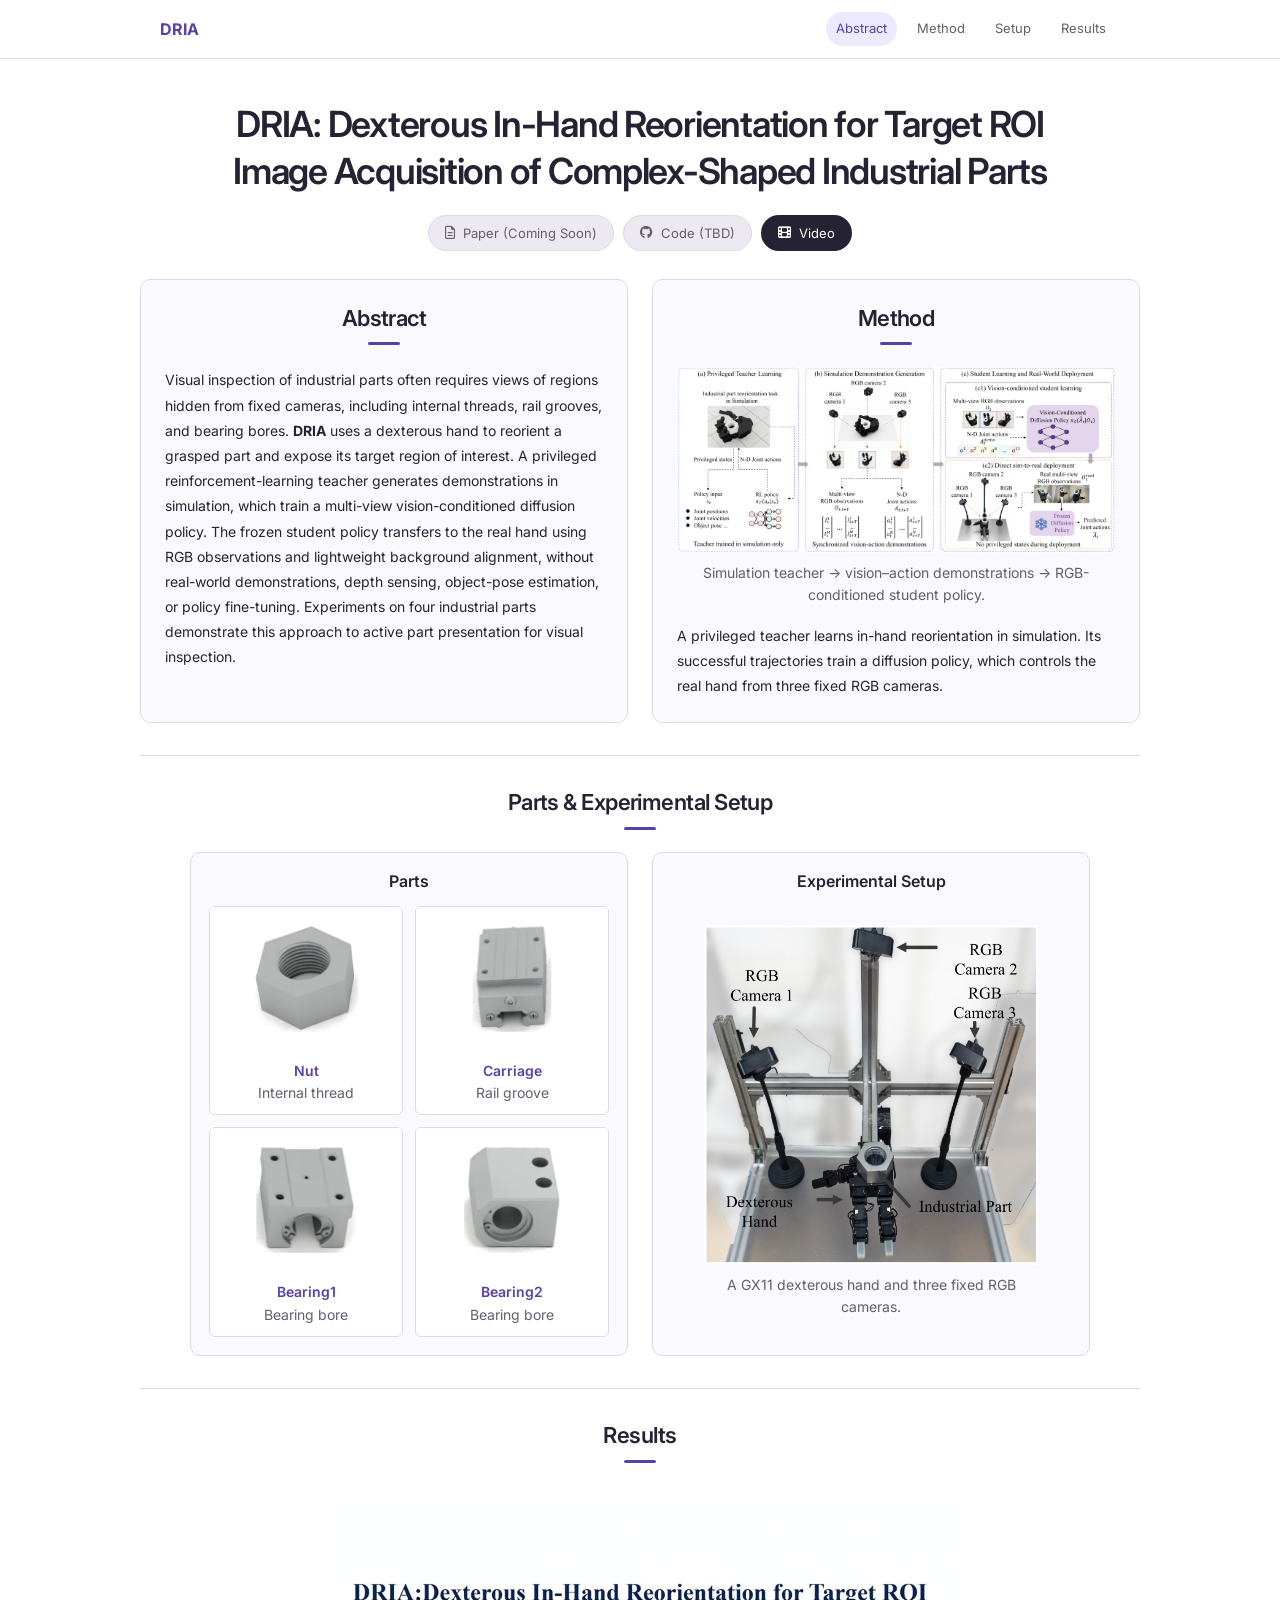
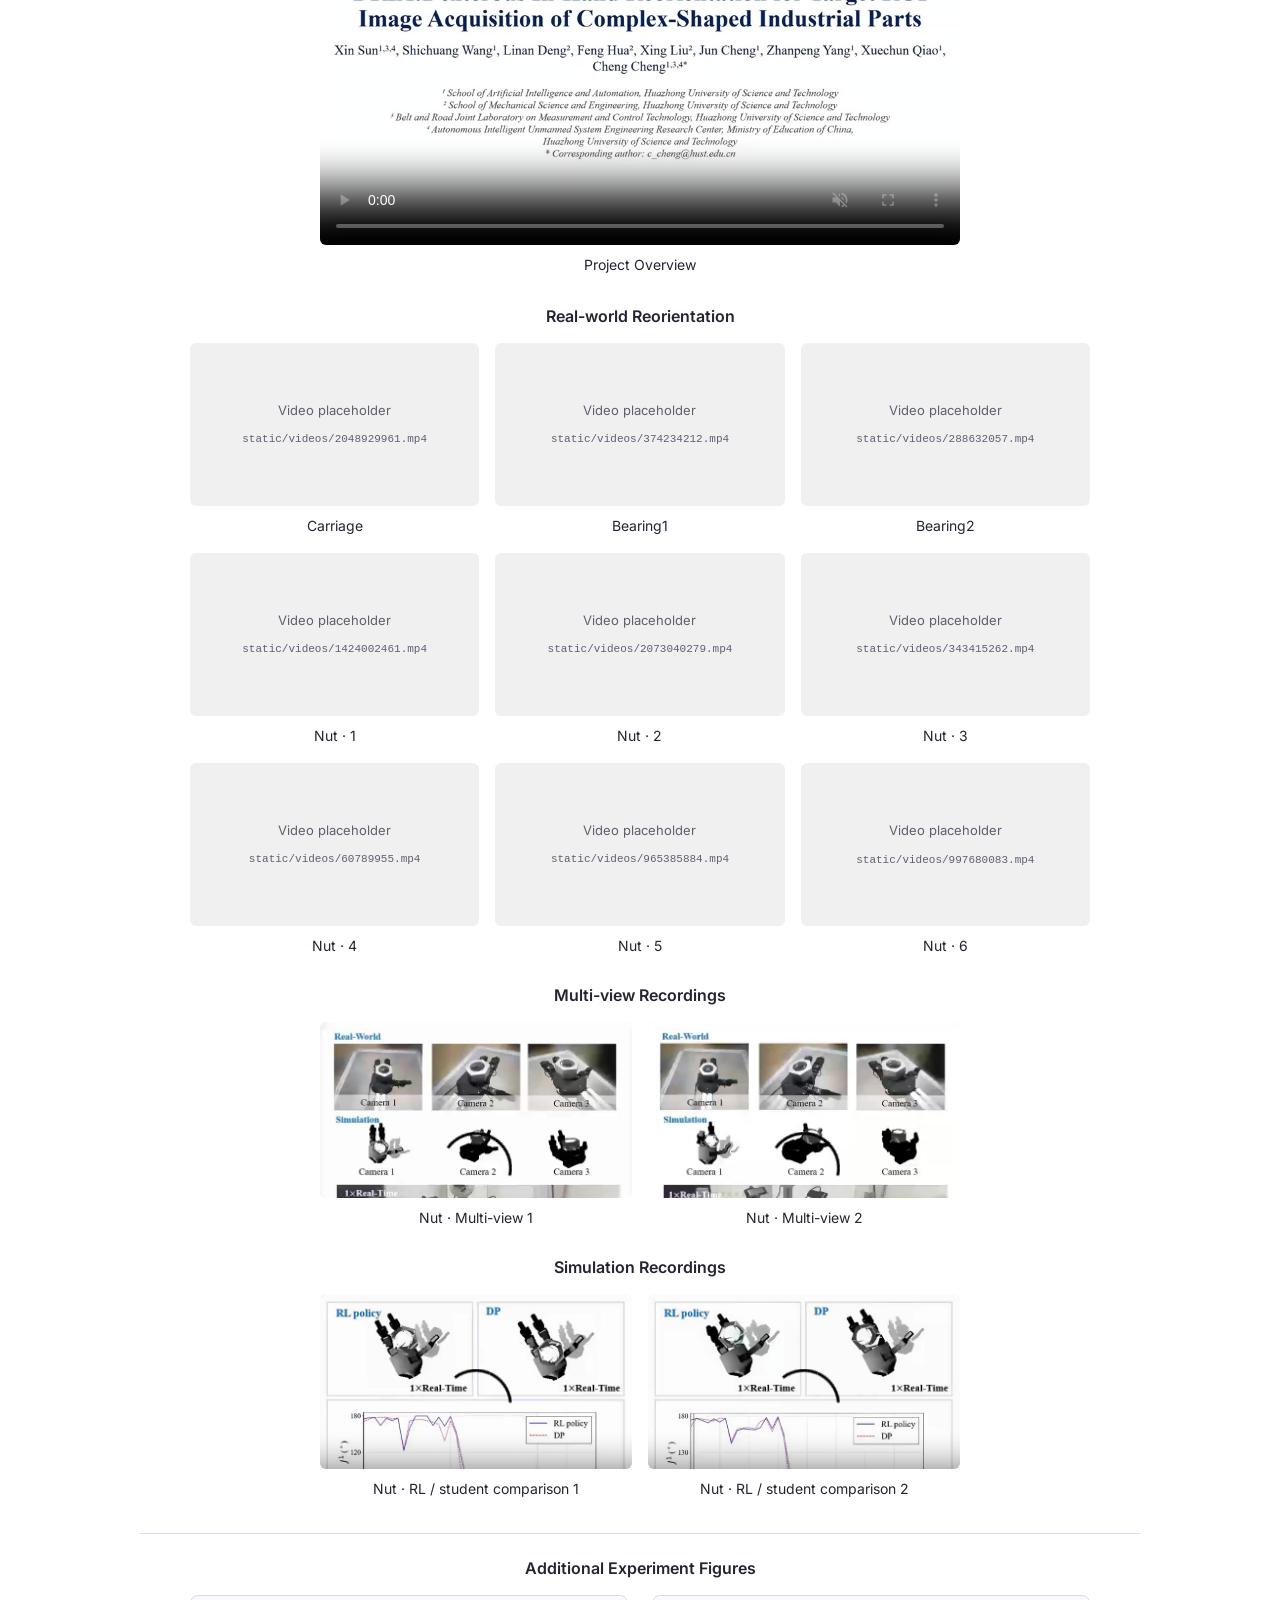
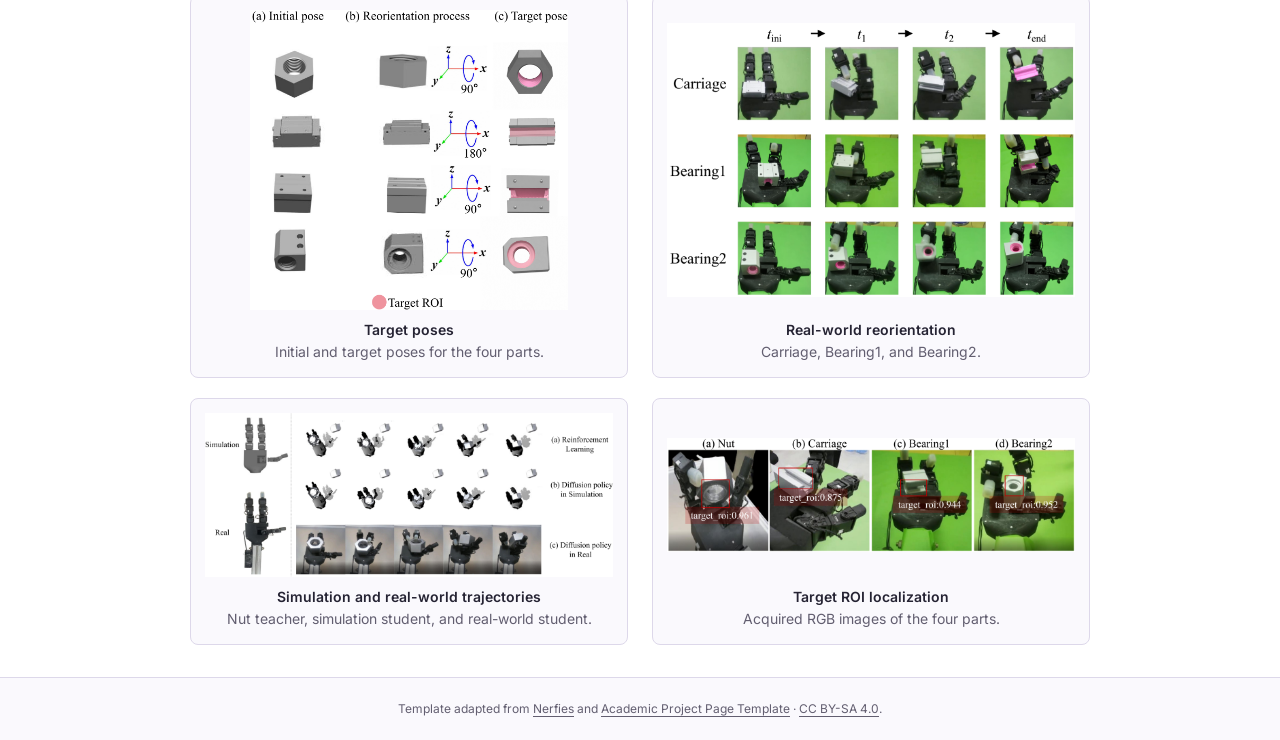
==== commit 2ad64d33: "Compact the project layout and group physical videos in an aligned 3x3 grid" ====
--- a/index.html
+++ b/index.html
@@ -30,35 +30,18 @@
 </head>
 <body id="top">
   <a class="skip-link" href="#main">Skip to content</a>
-  <!-- ===== Navigation: 导航由 JS 自动同步可见章节 ===== -->
+  <!-- ===== Navigation: 导航自动同步可见章节，支持左右并排章节 ===== -->
   <nav class="site-nav" aria-label="Primary navigation">
     <div class="nav-shell"><a class="nav-brand" href="#top">DRIA</a>
       <div class="nav-inner" id="section-nav">
-        <a href="#abstract">Abstract</a><a href="#contributions">Contributions</a><a href="#method">Method</a><a href="#setup">Setup</a><a href="#results">Results</a>
+        <a href="#abstract">Abstract</a><a href="#method">Method</a><a href="#setup">Setup</a><a href="#results">Results</a>
       </div>
     </div>
   </nav>
   <main class="container" id="main">
-    <!-- ===== Header: 在这里替换标题、作者、机构、期刊与 logo ===== -->
+    <!-- ===== Header: 在这里替换论文标题；当前不展示作者、机构或期刊信息 ===== -->
     <header class="paper-header" id="paper-header">
-
-      <!-- 在这里替换论文完整标题 -->
       <div class="title-row"><img class="project-logo" data-src="static/images/logo.png" alt="DRIA project logo" data-optional-logo data-placeholder hidden><h1>DRIA: Dexterous In-Hand Reorientation for Target ROI Image Acquisition of Complex-Shaped Industrial Parts</h1></div>
-      <!-- 在这里替换作者姓名、个人主页链接和机构上标 -->
-      <p class="authors"><a href="#">Xin Sun</a><sup>1,3,4</sup>, <a href="#">Shichuang Wang</a><sup>1</sup>,
-        <a href="#">Linan Deng</a><sup>2</sup>, <a href="#">Feng Hua</a><sup>2</sup>,
-        <a href="#">Xing Liu</a><sup>2</sup>, <a href="#">Jun Cheng</a><sup>1</sup>,
-        <a href="#">Zhanpeng Yang</a><sup>1</sup>, <a href="#">Xuechun Qiao</a><sup>1</sup>,
-        <a href="#">Cheng Cheng</a><sup>1,3,4,†</sup></p>
-      <!-- 在这里替换机构名称 -->
-      <p class="affiliations"><sup>1</sup>School of Artificial Intelligence and Automation, Huazhong University of Science and Technology</p>
-      <p class="affiliations"><sup>2</sup>School of Mechanical Science and Engineering, Huazhong University of Science and Technology</p>
-      <p class="affiliations"><sup>3</sup>Belt and Road Joint Laboratory on Measurement and Control Technology, Huazhong University of Science and Technology</p>
-      <p class="affiliations"><sup>4</sup>Autonomous Intelligent Unmanned System Engineering Research Center, Ministry of Education of China, Huazhong University of Science and Technology</p>
-      <p class="affiliations"><sup>†</sup>Corresponding author: <a href="mailto:c_cheng@hust.edu.cn">c_cheng@hust.edu.cn</a></p>
-      <!-- 在这里替换期刊信息；当前为 under review，未宣称录用 -->
-      <p class="venue">Robotics and Computer-Integrated Manufacturing (under review)</p>
-
     </header>
     <!-- ===== Project Links: 在这里填入发布链接；Code 保持 TBD ===== -->
     <div class="button-row" aria-label="Project links">
@@ -69,230 +52,220 @@
       <a class="button" href="#bibtex" hidden><i class="fa-solid fa-quote-right" aria-hidden="true"></i> BibTeX</a>
     </div>
 
-    <!-- ===== Project Overview Video: 在这里替换总述视频路径、poster 封面和图注 ===== -->
-    <figure class="video-card overview-video" id="overview">
-      <div class="video-slot">
-        <video autoplay muted loop playsinline controls preload="none" data-src="static/videos/2057267258.mp4" poster="static/images/video-posters/2057267258.jpg" aria-label="DRIA project overview"></video>
-      </div>
-      <figcaption>Project Overview</figcaption>
-    </figure>
-
-    <!-- ===== Abstract: 在这里替换简短项目摘要 ===== -->
-    <section class="section" id="abstract" data-nav="Abstract">
-      <h2>Abstract</h2>
-      <p class="abstract-text">Visual inspection of industrial parts often requires views of regions hidden from fixed cameras, including internal threads, rail grooves, and bearing bores. <strong>DRIA</strong> uses a dexterous hand to reorient a grasped part and expose its target region of interest. A privileged reinforcement-learning teacher generates demonstrations in simulation, which train a multi-view vision-conditioned diffusion policy. The frozen student policy transfers to the real hand using RGB observations and lightweight background alignment, without real-world demonstrations, depth sensing, object-pose estimation, or policy fine-tuning. Experiments on four industrial parts demonstrate this approach to active part presentation for visual inspection.</p>
-    </section>
-
-    <!-- ===== Contributions: 在这里修改三条简短贡献说明 ===== -->
-    <section class="section" id="contributions" data-nav="Contributions">
-      <h2>Contributions</h2>
-      <ul class="contribution-list">
-        <li><strong>Active part presentation.</strong> Reorient industrial parts in hand to expose target ROIs to fixed cameras.</li>
-        <li><strong>Simulation-only learning.</strong> Use privileged RL teacher trajectories to train a vision-conditioned diffusion policy.</li>
-        <li><strong>RGB-based deployment.</strong> Transfer the frozen student policy to a real hand without real-world demonstrations or policy fine-tuning.</li>
-      </ul>
-    </section>
-
-    <!-- ===== Method: 方法主图与简短说明；研究动机图直接展示 ===== -->
-    <section class="section" id="method" data-nav="Method">
-      <h2>Method</h2>
-      <figure class="paper-figure ">
-        <!-- 在这里替换图片路径和图注；点击图片可打开原始 PDF -->
-        <a href="static/images/Figure_2.pdf" target="_blank" rel="noopener" aria-label="Open Figure 2 as a PDF"><img src="static/images/method.png" width="2400" height="1017" alt="DRIA teacher–student pipeline for in-hand part reorientation" loading="lazy" decoding="async"></a>
-        <figcaption>Simulation teacher → vision–action demonstrations → RGB-conditioned student policy.</figcaption>
-      </figure>
-      <p class="section-description">A privileged teacher learns in-hand reorientation in simulation. Its successful trajectories train a diffusion policy, which controls the real hand from three fixed RGB cameras.</p>
-      <div class="supplementary-block">
-        <h3 class="supplementary-heading">Research motivation</h3>
-        <div class="supplementary-content">
-      <figure class="paper-figure ">
-        <!-- 在这里替换图片路径和图注；点击图片可打开原始 PDF -->
-        <a href="static/images/Figure_1.pdf" target="_blank" rel="noopener" aria-label="Open Figure 1 as a PDF"><img src="static/images/fig1_motivation.png" width="2400" height="890" alt="Inspection methods and the proposed DRIA framework" loading="lazy" decoding="async"></a>
-        <figcaption>Fixed-view inspection, learning-based methods, and active in-hand part presentation.</figcaption>
-      </figure>
-        </div>
-      </div>
-    </section>
-
-    <!-- ===== Parts & Experimental Setup: 零件图统一画布和显示高度，保持原始比例 ===== -->
+    <!-- ===== Abstract & Method: 桌面端左右等宽等高，手机端自动上下排列 ===== -->
+    <div class="section-pair">
+      <!-- ===== Abstract: 在这里替换摘要 ===== -->
+      <section class="section overview-panel" id="abstract" data-nav="Abstract">
+        <h2>Abstract</h2>
+        <p class="abstract-text">Visual inspection of industrial parts often requires views of regions hidden from fixed cameras, including internal threads, rail grooves, and bearing bores. <strong>DRIA</strong> uses a dexterous hand to reorient a grasped part and expose its target region of interest. A privileged reinforcement-learning teacher generates demonstrations in simulation, which train a multi-view vision-conditioned diffusion policy. The frozen student policy transfers to the real hand using RGB observations and lightweight background alignment, without real-world demonstrations, depth sensing, object-pose estimation, or policy fine-tuning. Experiments on four industrial parts demonstrate this approach to active part presentation for visual inspection.</p>
+      </section>
+      <!-- ===== Method: 在这里替换方法主图与简短说明 ===== -->
+      <section class="section overview-panel" id="method" data-nav="Method">
+        <h2>Method</h2>
+        <div class="method-content">
+        <figure class="paper-figure">
+          <!-- 在这里替换图片、原始 PDF 链接和图注；点击可查看高清原图 -->
+          <a href="static/images/Figure_2.pdf" target="_blank" rel="noopener" aria-label="Open Figure_2.pdf as a PDF"><img src="static/images/method.png" width="2400" height="1017" alt="DRIA teacher–student pipeline for in-hand part reorientation" loading="lazy" decoding="async"></a>
+          <figcaption>Simulation teacher → vision–action demonstrations → RGB-conditioned student policy.</figcaption>
+        </figure>
+          <p class="section-description">A privileged teacher learns in-hand reorientation in simulation. Its successful trajectories train a diffusion policy, which controls the real hand from three fixed RGB cameras.</p>
+        </div>
+      </section>
+    </div>
+
+    <!-- ===== Parts & Experimental Setup: 左侧零件、右侧装置；等宽等高对齐 ===== -->
     <section class="section" id="setup" data-nav="Setup">
       <h2>Parts &amp; Experimental Setup</h2>
-      <div class="part-grid">
-        <figure class="part-card">
-          <!-- 在这里替换 Nut 零件图片；当前图片从 Parts_ROIs.pdf 原始图提取并统一显示高度 -->
-          <a href="static/images/Parts_ROIs.pdf" target="_blank" rel="noopener" aria-label="Open the original part and ROI diagram"><img src="static/images/parts/nut.png" width="800" height="600" alt="Nut industrial part; its target ROI is labeled below" loading="lazy" decoding="async"></a>
-          <figcaption><strong>Nut</strong><span>Internal thread</span></figcaption>
-        </figure>
-        <figure class="part-card">
-          <!-- 在这里替换 Carriage 零件图片；当前图片从 Parts_ROIs.pdf 原始图提取并统一显示高度 -->
-          <a href="static/images/Parts_ROIs.pdf" target="_blank" rel="noopener" aria-label="Open the original part and ROI diagram"><img src="static/images/parts/carriage.png" width="800" height="600" alt="Carriage industrial part; its target ROI is labeled below" loading="lazy" decoding="async"></a>
-          <figcaption><strong>Carriage</strong><span>Rail groove</span></figcaption>
-        </figure>
-        <figure class="part-card">
-          <!-- 在这里替换 Bearing1 零件图片；当前图片从 Parts_ROIs.pdf 原始图提取并统一显示高度 -->
-          <a href="static/images/Parts_ROIs.pdf" target="_blank" rel="noopener" aria-label="Open the original part and ROI diagram"><img src="static/images/parts/bearing1.png" width="800" height="600" alt="Bearing1 industrial part; its target ROI is labeled below" loading="lazy" decoding="async"></a>
-          <figcaption><strong>Bearing1</strong><span>Bearing bore</span></figcaption>
-        </figure>
-        <figure class="part-card">
-          <!-- 在这里替换 Bearing2 零件图片；当前图片从 Parts_ROIs.pdf 原始图提取并统一显示高度 -->
-          <a href="static/images/Parts_ROIs.pdf" target="_blank" rel="noopener" aria-label="Open the original part and ROI diagram"><img src="static/images/parts/bearing2.png" width="800" height="600" alt="Bearing2 industrial part; its target ROI is labeled below" loading="lazy" decoding="async"></a>
-          <figcaption><strong>Bearing2</strong><span>Bearing bore</span></figcaption>
-        </figure>
-
-      </div>
-      <figure class="paper-figure figure-compact">
-        <!-- 在这里替换图片路径和图注；点击图片可打开原始 PDF -->
-        <a href="static/images/Figure_6.pdf" target="_blank" rel="noopener" aria-label="Open Figure 6 as a PDF"><img src="static/images/fig6_setup.png" width="2361" height="2400" alt="Physical inspection cell with a dexterous hand and three fixed RGB cameras" loading="lazy" decoding="async"></a>
-        <figcaption>A GX11 dexterous hand and three fixed RGB cameras.</figcaption>
-      </figure>
-      <div class="supplementary-block">
-        <h3 class="supplementary-heading">Target poses</h3>
-        <div class="supplementary-content">
-      <figure class="paper-figure figure-compact">
-        <!-- 在这里替换图片路径和图注；点击图片可打开原始 PDF -->
-        <a href="static/images/Figure_7.pdf" target="_blank" rel="noopener" aria-label="Open Figure 7 as a PDF"><img src="static/images/fig7_tasks.png" width="2400" height="2266" alt="Initial and target poses of Nut, Carriage, Bearing1, and Bearing2" loading="lazy" decoding="async"></a>
-        <figcaption>Initial pose, reorientation, and target pose for each part.</figcaption>
-      </figure>
+      <div class="setup-layout">
+        <div class="setup-panel">
+          <h3>Parts</h3>
+          <div class="part-grid">
+          <figure class="part-card">
+            <!-- 在这里替换 Nut 图片；四种零件保持相同画布和显示比例 -->
+            <a href="static/images/Parts_ROIs.pdf" target="_blank" rel="noopener" aria-label="Open the original part and ROI diagram"><img src="static/images/parts/nut.png" width="800" height="600" alt="Nut industrial part" loading="lazy" decoding="async"></a>
+            <figcaption><strong>Nut</strong><span>Internal thread</span></figcaption>
+          </figure>
+          <figure class="part-card">
+            <!-- 在这里替换 Carriage 图片；四种零件保持相同画布和显示比例 -->
+            <a href="static/images/Parts_ROIs.pdf" target="_blank" rel="noopener" aria-label="Open the original part and ROI diagram"><img src="static/images/parts/carriage.png" width="800" height="600" alt="Carriage industrial part" loading="lazy" decoding="async"></a>
+            <figcaption><strong>Carriage</strong><span>Rail groove</span></figcaption>
+          </figure>
+          <figure class="part-card">
+            <!-- 在这里替换 Bearing1 图片；四种零件保持相同画布和显示比例 -->
+            <a href="static/images/Parts_ROIs.pdf" target="_blank" rel="noopener" aria-label="Open the original part and ROI diagram"><img src="static/images/parts/bearing1.png" width="800" height="600" alt="Bearing1 industrial part" loading="lazy" decoding="async"></a>
+            <figcaption><strong>Bearing1</strong><span>Bearing bore</span></figcaption>
+          </figure>
+          <figure class="part-card">
+            <!-- 在这里替换 Bearing2 图片；四种零件保持相同画布和显示比例 -->
+            <a href="static/images/Parts_ROIs.pdf" target="_blank" rel="noopener" aria-label="Open the original part and ROI diagram"><img src="static/images/parts/bearing2.png" width="800" height="600" alt="Bearing2 industrial part" loading="lazy" decoding="async"></a>
+            <figcaption><strong>Bearing2</strong><span>Bearing bore</span></figcaption>
+          </figure>
+          </div>
+        </div>
+        <div class="setup-panel">
+          <h3>Experimental Setup</h3>
+        <figure class="paper-figure setup-figure">
+          <!-- 在这里替换图片、原始 PDF 链接和图注；点击可查看高清原图 -->
+          <a href="static/images/Figure_6.pdf" target="_blank" rel="noopener" aria-label="Open Figure_6.pdf as a PDF"><img src="static/images/fig6_setup.png" width="2361" height="2400" alt="Physical inspection cell with a dexterous hand and three fixed RGB cameras" loading="lazy" decoding="async"></a>
+          <figcaption>A GX11 dexterous hand and three fixed RGB cameras.</figcaption>
+        </figure>
         </div>
       </div>
     </section>
 
-    <!-- ===== Results: 主要展示四种零件的实机视频；更多视频和图片直接展示 ===== -->
+    <!-- ===== Results: 所有视频集中在本节 ===== -->
     <section class="section" id="results" data-nav="Results">
       <h2>Results</h2>
-      <div class="video-grid grid-two" id="videos">
-        <figure class="video-card">
-          <!-- 在这里替换视频路径、poster 封面和下方简短说明 -->
-          <div class="video-slot">
-            <video autoplay muted loop playsinline controls preload="none" data-src="static/videos/1424002461.mp4" poster="static/images/video-posters/1424002461.jpg" aria-label="Nut"></video>
-          </div>
-          <figcaption>Nut</figcaption>
-        </figure>
-        <figure class="video-card">
-          <!-- 在这里替换视频路径、poster 封面和下方简短说明 -->
+      <!-- ===== Project Overview Video: 在这里替换总述视频路径和封面 ===== -->
+      <div class="video-group overview-group">
+        <figure class="video-card" id="overview">
+          <!-- 在这里替换视频路径、poster 封面和下方说明 -->
+          <div class="video-slot">
+            <video autoplay muted loop playsinline controls preload="none" data-src="static/videos/2057267258.mp4" poster="static/images/video-posters/2057267258.jpg" aria-label="DRIA project overview"></video>
+          </div>
+          <figcaption>Project Overview</figcaption>
+        </figure>
+      </div>
+
+      <!-- ===== Physical Videos: 9 段真机视频，桌面端 3×3；裁切位置在 CSS 中调整 ===== -->
+      <div class="video-group">
+        <h3>Real-world Reorientation</h3>
+        <div class="video-grid grid-three physical-grid" id="videos">
+        <figure class="video-card">
+          <!-- 在这里替换视频路径、poster 封面和下方说明 -->
           <div class="video-slot">
             <video autoplay muted loop playsinline controls preload="none" data-src="static/videos/2048929961.mp4" poster="static/images/video-posters/2048929961.jpg" aria-label="Carriage"></video>
           </div>
           <figcaption>Carriage</figcaption>
         </figure>
         <figure class="video-card">
-          <!-- 在这里替换视频路径、poster 封面和下方简短说明 -->
+          <!-- 在这里替换视频路径、poster 封面和下方说明 -->
           <div class="video-slot">
             <video autoplay muted loop playsinline controls preload="none" data-src="static/videos/374234212.mp4" poster="static/images/video-posters/374234212.jpg" aria-label="Bearing1"></video>
           </div>
           <figcaption>Bearing1</figcaption>
         </figure>
         <figure class="video-card">
-          <!-- 在这里替换视频路径、poster 封面和下方简短说明 -->
+          <!-- 在这里替换视频路径、poster 封面和下方说明 -->
           <div class="video-slot">
             <video autoplay muted loop playsinline controls preload="none" data-src="static/videos/288632057.mp4" poster="static/images/video-posters/288632057.jpg" aria-label="Bearing2"></video>
           </div>
           <figcaption>Bearing2</figcaption>
         </figure>
-      </div>
-      <div class="supplementary-block">
-        <h3 class="supplementary-heading">More recordings</h3>
-        <div class="supplementary-content">
-          <h4>Nut</h4>
-          <div class="video-grid grid-three">
-        <figure class="video-card">
-          <!-- 在这里替换视频路径、poster 封面和下方简短说明 -->
-          <div class="video-slot">
-            <video autoplay muted loop playsinline controls preload="none" data-src="static/videos/2073040279.mp4" poster="static/images/video-posters/2073040279.jpg" aria-label="Nut · Clip 2"></video>
-          </div>
-          <figcaption>Nut · Clip 2</figcaption>
-        </figure>
-        <figure class="video-card">
-          <!-- 在这里替换视频路径、poster 封面和下方简短说明 -->
-          <div class="video-slot">
-            <video autoplay muted loop playsinline controls preload="none" data-src="static/videos/343415262.mp4" poster="static/images/video-posters/343415262.jpg" aria-label="Nut · Clip 3"></video>
-          </div>
-          <figcaption>Nut · Clip 3</figcaption>
-        </figure>
-        <figure class="video-card">
-          <!-- 在这里替换视频路径、poster 封面和下方简短说明 -->
-          <div class="video-slot">
-            <video autoplay muted loop playsinline controls preload="none" data-src="static/videos/60789955.mp4" poster="static/images/video-posters/60789955.jpg" aria-label="Nut · Clip 4"></video>
-          </div>
-          <figcaption>Nut · Clip 4</figcaption>
-        </figure>
-        <figure class="video-card">
-          <!-- 在这里替换视频路径、poster 封面和下方简短说明 -->
-          <div class="video-slot">
-            <video autoplay muted loop playsinline controls preload="none" data-src="static/videos/965385884.mp4" poster="static/images/video-posters/965385884.jpg" aria-label="Nut · Clip 5"></video>
-          </div>
-          <figcaption>Nut · Clip 5</figcaption>
-        </figure>
-        <figure class="video-card">
-          <!-- 在这里替换视频路径、poster 封面和下方简短说明 -->
-          <div class="video-slot">
-            <video autoplay muted loop playsinline controls preload="none" data-src="static/videos/997680083.mp4" poster="static/images/video-posters/997680083.jpg" aria-label="Nut · Clip 6"></video>
-          </div>
-          <figcaption>Nut · Clip 6</figcaption>
-        </figure>
-          </div>
-          <h4>Multi-view recordings</h4>
-          <div class="video-grid grid-two">
-        <figure class="video-card">
-          <!-- 在这里替换视频路径、poster 封面和下方简短说明 -->
-          <div class="video-slot">
-            <video autoplay muted loop playsinline controls preload="none" data-src="static/videos/166289621.mp4" poster="static/images/video-posters/166289621.jpg" aria-label="Nut · Multi-view recording 1"></video>
-          </div>
-          <figcaption>Nut · Multi-view recording 1</figcaption>
-        </figure>
-        <figure class="video-card">
-          <!-- 在这里替换视频路径、poster 封面和下方简短说明 -->
-          <div class="video-slot">
-            <video autoplay muted loop playsinline controls preload="none" data-src="static/videos/1147201446.mp4" poster="static/images/video-posters/1147201446.jpg" aria-label="Nut · Multi-view recording 2"></video>
-          </div>
-          <figcaption>Nut · Multi-view recording 2</figcaption>
-        </figure>
-          </div>
-          <h4>Simulation recordings</h4>
-          <div class="video-grid grid-two">
-        <figure class="video-card">
-          <!-- 在这里替换视频路径、poster 封面和下方简短说明 -->
+        <figure class="video-card">
+          <!-- 在这里替换视频路径、poster 封面和下方说明 -->
+          <div class="video-slot">
+            <video autoplay muted loop playsinline controls preload="none" data-src="static/videos/1424002461.mp4" poster="static/images/video-posters/1424002461.jpg" aria-label="Nut · 1"></video>
+          </div>
+          <figcaption>Nut · 1</figcaption>
+        </figure>
+        <figure class="video-card">
+          <!-- 在这里替换视频路径、poster 封面和下方说明 -->
+          <div class="video-slot">
+            <video autoplay muted loop playsinline controls preload="none" data-src="static/videos/2073040279.mp4" poster="static/images/video-posters/2073040279.jpg" aria-label="Nut · 2"></video>
+          </div>
+          <figcaption>Nut · 2</figcaption>
+        </figure>
+        <figure class="video-card">
+          <!-- 在这里替换视频路径、poster 封面和下方说明 -->
+          <div class="video-slot">
+            <video autoplay muted loop playsinline controls preload="none" data-src="static/videos/343415262.mp4" poster="static/images/video-posters/343415262.jpg" aria-label="Nut · 3"></video>
+          </div>
+          <figcaption>Nut · 3</figcaption>
+        </figure>
+        <figure class="video-card">
+          <!-- 在这里替换视频路径、poster 封面和下方说明 -->
+          <div class="video-slot">
+            <video autoplay muted loop playsinline controls preload="none" data-src="static/videos/60789955.mp4" poster="static/images/video-posters/60789955.jpg" aria-label="Nut · 4"></video>
+          </div>
+          <figcaption>Nut · 4</figcaption>
+        </figure>
+        <figure class="video-card">
+          <!-- 在这里替换视频路径、poster 封面和下方说明 -->
+          <div class="video-slot">
+            <video autoplay muted loop playsinline controls preload="none" data-src="static/videos/965385884.mp4" poster="static/images/video-posters/965385884.jpg" aria-label="Nut · 5"></video>
+          </div>
+          <figcaption>Nut · 5</figcaption>
+        </figure>
+        <figure class="video-card">
+          <!-- 在这里替换视频路径、poster 封面和下方说明 -->
+          <div class="video-slot">
+            <video autoplay muted loop playsinline controls preload="none" data-src="static/videos/997680083.mp4" poster="static/images/video-posters/997680083.jpg" aria-label="Nut · 6"></video>
+          </div>
+          <figcaption>Nut · 6</figcaption>
+        </figure>
+        </div>
+      </div>
+
+      <!-- ===== Multi-view Videos: 在这里替换两段多视角视频 ===== -->
+      <div class="video-group">
+        <h3>Multi-view Recordings</h3>
+        <div class="video-grid grid-two comparison-grid">
+        <figure class="video-card">
+          <!-- 在这里替换视频路径、poster 封面和下方说明 -->
+          <div class="video-slot">
+            <video autoplay muted loop playsinline controls preload="none" data-src="static/videos/166289621.mp4" poster="static/images/video-posters/166289621.jpg" aria-label="Nut · Multi-view 1"></video>
+          </div>
+          <figcaption>Nut · Multi-view 1</figcaption>
+        </figure>
+        <figure class="video-card">
+          <!-- 在这里替换视频路径、poster 封面和下方说明 -->
+          <div class="video-slot">
+            <video autoplay muted loop playsinline controls preload="none" data-src="static/videos/1147201446.mp4" poster="static/images/video-posters/1147201446.jpg" aria-label="Nut · Multi-view 2"></video>
+          </div>
+          <figcaption>Nut · Multi-view 2</figcaption>
+        </figure>
+        </div>
+      </div>
+
+      <!-- ===== Simulation Videos: 在这里替换两段仿真对比视频 ===== -->
+      <div class="video-group">
+        <h3>Simulation Recordings</h3>
+        <div class="video-grid grid-two comparison-grid">
+        <figure class="video-card">
+          <!-- 在这里替换视频路径、poster 封面和下方说明 -->
           <div class="video-slot">
             <video autoplay muted loop playsinline controls preload="none" data-src="static/videos/1001628895.mp4" poster="static/images/video-posters/1001628895.jpg" aria-label="Nut · RL / student comparison 1"></video>
           </div>
           <figcaption>Nut · RL / student comparison 1</figcaption>
         </figure>
         <figure class="video-card">
-          <!-- 在这里替换视频路径、poster 封面和下方简短说明 -->
+          <!-- 在这里替换视频路径、poster 封面和下方说明 -->
           <div class="video-slot">
             <video autoplay muted loop playsinline controls preload="none" data-src="static/videos/1225127581.mp4" poster="static/images/video-posters/1225127581.jpg" aria-label="Nut · RL / student comparison 2"></video>
           </div>
           <figcaption>Nut · RL / student comparison 2</figcaption>
         </figure>
-          </div>
-        </div>
-      </div>
-      <!-- 综合介绍视频准备好后，可在这里增加 video 或使用以下嵌入示例 -->
+        </div>
+      </div>
+      <!-- 也可替换为以下 YouTube / Bilibili 嵌入示例 -->
       <!-- <div class="embed-frame"><iframe src="https://www.youtube.com/embed/VIDEO_ID" title="DRIA overview" loading="lazy" allow="autoplay; fullscreen; picture-in-picture" allowfullscreen></iframe></div> -->
       <!-- <div class="embed-frame"><iframe src="https://player.bilibili.com/player.html?bvid=BV_ID" title="DRIA overview" loading="lazy" allowfullscreen></iframe></div> -->
-      <!-- 论文展示图保留在这里；本节只展示视频和图片，不列数字结果 -->
-      <div class="supplementary-block">
-        <h3 class="supplementary-heading">Additional experiment figures</h3>
-        <div class="supplementary-content">
-<figure class="paper-figure ">
-        <!-- 在这里替换图片路径和图注；点击图片可打开原始 PDF -->
-        <a href="static/images/Figure_8.pdf" target="_blank" rel="noopener" aria-label="Open Figure 8 as a PDF"><img src="static/images/result-01.png" width="2401" height="1612" alt="Physical in-hand reorientation trajectories exposing the target ROIs" loading="lazy" decoding="async"></a>
-        <figcaption>Real-world reorientation of Carriage, Bearing1, and Bearing2.</figcaption>
-      </figure>
-
-          <h4>Simulation and real-world trajectories</h4>
-      <figure class="paper-figure ">
-        <!-- 在这里替换图片路径和图注；点击图片可打开原始 PDF -->
-        <a href="static/images/Figure_9.pdf" target="_blank" rel="noopener" aria-label="Open Figure 9 as a PDF"><img src="static/images/result-02.png" width="2400" height="960" alt="Nut reorientation across simulation and real-world policies" loading="lazy" decoding="async"></a>
-        <figcaption>Nut trajectories from the simulation teacher, simulation student, and real-world student.</figcaption>
-      </figure>
-          <h4>Target ROI localization</h4>
-      <figure class="paper-figure ">
-        <!-- 在这里替换图片路径和图注；点击图片可打开原始 PDF -->
-        <a href="static/images/Figure_10.pdf" target="_blank" rel="noopener" aria-label="Open Figure 10 as a PDF"><img src="static/images/result-04.png" width="2400" height="665" alt="Target ROI localization for all four parts" loading="lazy" decoding="async"></a>
-        <figcaption>Target ROI localization in acquired RGB images.</figcaption>
-      </figure>
-          <p class="figure-note">The detector evaluates acquired images and does not control the hand. Reliable rejection of absent ROIs remains unresolved.</p>
+
+      <!-- ===== Experiment Figures: 图片缩小为左右排列；点击查看高清原始 PDF ===== -->
+      <div class="experiment-block">
+        <h3>Additional Experiment Figures</h3>
+        <div class="figure-gallery">
+        <figure class="paper-figure experiment-figure">
+          <!-- 在这里替换图片、原始 PDF 链接和图注；点击可查看高清原图 -->
+          <a href="static/images/Figure_7.pdf" target="_blank" rel="noopener" aria-label="Open Figure_7.pdf as a PDF"><img src="static/images/fig7_tasks.png" width="2400" height="2266" alt="Initial and target poses of Nut, Carriage, Bearing1, and Bearing2" loading="lazy" decoding="async"></a>
+          <figcaption><strong>Target poses</strong>Initial and target poses for the four parts.</figcaption>
+        </figure>
+        <figure class="paper-figure experiment-figure">
+          <!-- 在这里替换图片、原始 PDF 链接和图注；点击可查看高清原图 -->
+          <a href="static/images/Figure_8.pdf" target="_blank" rel="noopener" aria-label="Open Figure_8.pdf as a PDF"><img src="static/images/result-01.png" width="2401" height="1612" alt="Physical in-hand reorientation trajectories exposing the target ROIs" loading="lazy" decoding="async"></a>
+          <figcaption><strong>Real-world reorientation</strong>Carriage, Bearing1, and Bearing2.</figcaption>
+        </figure>
+        <figure class="paper-figure experiment-figure">
+          <!-- 在这里替换图片、原始 PDF 链接和图注；点击可查看高清原图 -->
+          <a href="static/images/Figure_9.pdf" target="_blank" rel="noopener" aria-label="Open Figure_9.pdf as a PDF"><img src="static/images/result-02.png" width="2400" height="960" alt="Nut reorientation across simulation and real-world policies" loading="lazy" decoding="async"></a>
+          <figcaption><strong>Simulation and real-world trajectories</strong>Nut teacher, simulation student, and real-world student.</figcaption>
+        </figure>
+        <figure class="paper-figure experiment-figure">
+          <!-- 在这里替换图片、原始 PDF 链接和图注；点击可查看高清原图 -->
+          <a href="static/images/Figure_10.pdf" target="_blank" rel="noopener" aria-label="Open Figure_10.pdf as a PDF"><img src="static/images/result-04.png" width="2400" height="665" alt="Target ROI localization for all four parts" loading="lazy" decoding="async"></a>
+          <figcaption><strong>Target ROI localization</strong>Acquired RGB images of the four parts.</figcaption>
+        </figure>
         </div>
       </div>
     </section>
@@ -310,11 +283,6 @@
 
     </section>
 
-    <!-- ===== Acknowledgements: 基金信息直接展示 ===== -->
-    <div class="supplementary-block acknowledgements" id="acknowledgements">
-      <h3 class="supplementary-heading">Acknowledgements</h3>
-      <div class="supplementary-content"><p>This work was supported in part by the National Science and Technology Major Project on Intelligent Manufacturing Systems and Robots (Grant No. 2025ZD1603003); and in part by the National Natural Science Foundation of China under Grant 62373160, Grant 62503184, and Grant T2525012.</p></div>
-    </div>
   </main>
   <!-- ===== Footer: 模板来源与许可 ===== -->
   <footer class="site-footer"><div class="container">
--- a/static/css/style.css
+++ b/static/css/style.css
@@ -1,4 +1,4 @@
-/* ===== Theme: 在这里调整文字颜色、内容宽度和字体 ===== */
+/* ===== Theme: 在这里调整配色、内容宽度和统一正文字号 ===== */
 :root {
   --color-theme: #ede9ff;
   --color-background: #fff;
@@ -11,22 +11,24 @@
   --width-text: 1000px;
   --nav-height: 58px;
   --font-body: Inter, Arial, sans-serif;
+  --font-size-body: 14px;
+  --font-size-caption: 14px;
 }
 /* ===== Base / typography ===== */
 * { box-sizing: border-box; }
 [hidden] { display: none !important; }
 html { scroll-behavior: smooth; scroll-padding-top: calc(var(--nav-height) + 20px); }
-body { margin: 0; background: var(--color-background); color: var(--color-text); font-family: var(--font-body); line-height: 1.75; }
+body { margin: 0; background: var(--color-background); color: var(--color-text); font-family: var(--font-body); font-size: var(--font-size-body); line-height: 1.8; }
 button, input, textarea { font: inherit; }
 a { color: var(--color-accent); text-underline-offset: 3px; }
 a:hover { color: var(--color-accent-hover); }
 button, a { -webkit-tap-highlight-color: transparent; }
 :focus-visible { outline: 3px solid var(--color-accent); outline-offset: 4px; }
 h1, h2, h3 { line-height: 1.3; }
-h1 { font-size: clamp(2rem, 3.8vw, 2.8rem); font-weight: 600; letter-spacing: -.035em; text-wrap: balance; }
-h2 { margin: 0 0 28px; text-align: center; font-size: clamp(1.65rem, 2.6vw, 2rem); font-weight: 600; letter-spacing: -.025em; }
-h3 { margin: 28px 0 18px; font-size: 1.05rem; font-weight: 600; }
-p { margin: 12px 0 20px; }
+h1 { font-size: clamp(26px, 3.2vw, 36px); font-weight: 600; letter-spacing: -.035em; text-wrap: balance; }
+h2 { margin: 0 0 22px; text-align: center; font-size: 22px; font-weight: 600; letter-spacing: -.025em; }
+h3 { margin: 0 0 16px; font-size: 16px; font-weight: 600; }
+p { margin: 0 0 16px; }
 img { max-width: 100%; }
 code, pre { font-family: ui-monospace, SFMono-Regular, Menlo, monospace; }
 .container { width: min(var(--width-text), calc(100% - 48px)); margin-inline: auto; }
@@ -35,102 +37,107 @@
 /* ===== Navigation ===== */
 .site-nav { position: sticky; top: 0; z-index: 30; background: rgb(255 255 255 / 97%); border-bottom: 1px solid var(--color-border); }
 .nav-shell { max-width: var(--width-text); margin: auto; display: flex; align-items: center; justify-content: space-between; gap: 24px; min-height: var(--nav-height); padding: 8px 20px; }
-.nav-brand { color: var(--color-accent); font-size: 1rem; font-weight: 700; text-decoration: none; flex-shrink: 0; }
-.nav-inner { display: flex; align-items: center; gap: 14px; overflow-x: auto; scrollbar-width: thin; min-width: 0; padding: 4px; }
-.nav-inner a { flex-shrink: 0; white-space: nowrap; text-decoration: none; color: var(--color-muted); padding: 5px 10px; border-radius: 999px; font-size: .78rem; }
+.nav-brand { color: var(--color-accent); font-size: 16px; font-weight: 700; text-decoration: none; flex-shrink: 0; }
+.nav-inner { display: flex; align-items: center; gap: 10px; overflow-x: auto; scrollbar-width: thin; min-width: 0; padding: 4px; }
+.nav-inner a { flex-shrink: 0; white-space: nowrap; text-decoration: none; color: var(--color-muted); padding: 5px 10px; border-radius: 999px; font-size: 13px; }
 .nav-inner a:hover, .nav-inner a[aria-current='location'] { color: var(--color-accent); background: var(--color-theme); }
-/* ===== Paper header and resource links ===== */
-.paper-header { padding: 65px 0 10px; text-align: center; }
+/* ===== Title and resource links ===== */
+.paper-header { padding: 42px 0 14px; text-align: center; }
 .title-row { display: flex; align-items: center; justify-content: center; gap: 20px; }
-.title-row h1 { margin: 0 0 25px; }
-.project-logo { width: 64px; height: 64px; object-fit: contain; flex-shrink: 0; }
-.authors { max-width: 900px; margin: 0 auto 19px; font-size: 1rem; line-height: 2; }
-.authors a { text-decoration: none; white-space: nowrap; }
-.authors a:hover { text-decoration: underline; }
-sup { margin-left: 2px; font-size: .7em; }
-.affiliations { margin: 5px auto; max-width: 900px; color: var(--color-muted); font-size: .75rem; line-height: 1.6; }
-.venue { margin: 18px 0 0; color: var(--color-accent); font-size: .84rem; font-weight: 500; }
-.button-row { display: flex; justify-content: center; flex-wrap: wrap; gap: 9px; margin: 17px auto 10px; }
-.button { display: inline-flex; justify-content: center; align-items: center; gap: 8px; border: 1px solid transparent; padding: 9px 18px; border-radius: 999px; background: var(--color-text); color: #fff; font-size: .83rem; line-height: 1.4; text-decoration: none; }
+.title-row h1 { max-width: 920px; margin: 0; }
+.project-logo { width: 56px; height: 56px; object-fit: contain; flex-shrink: 0; }
+.button-row { display: flex; justify-content: center; flex-wrap: wrap; gap: 9px; margin: 6px auto 28px; }
+.button { display: inline-flex; justify-content: center; align-items: center; gap: 8px; border: 1px solid transparent; padding: 8px 16px; border-radius: 999px; background: var(--color-text); color: #fff; font-size: 13px; line-height: 1.4; text-decoration: none; }
 .button:hover { color: #fff; background: var(--color-accent); }
 .button-disabled, .button-disabled:hover { color: var(--color-muted); background: #eceaf0; border-color: var(--color-border); cursor: default; }
-/* ===== Main sections: white space, a short abstract, and visual explanations ===== */
-.section { padding: 60px 0; border-top: 1px solid var(--color-border); position: relative; isolation: isolate; }
-.section:first-of-type { margin-top: 40px; }
-.section::before { content: ''; position: absolute; inset: 0 -24px; z-index: -1; pointer-events: none; }
-.section:nth-of-type(even)::before { background: var(--color-surface); }
-.section h2::after { content: ''; display: block; width: 38px; height: 3px; margin: 15px auto 0; border-radius: 3px; background: var(--color-accent); }
-.abstract-text { max-width: 820px; margin: 0 auto; font-size: 1rem; line-height: 1.9; }
-.contribution-list { max-width: 820px; margin: 0 auto; padding-left: 24px; font-size: .96rem; }
-.contribution-list li + li { margin-top: 14px; }
-.contribution-list li::marker { color: var(--color-accent); }
-.section-description { max-width: 800px; margin: 22px auto 0; text-align: center; font-size: .94rem; }
-.paper-figure { min-width: 0; margin: 26px 0; }
+/* ===== Abstract + Method: equal-width, equal-height panels ===== */
+.section { padding: 32px 0; border-top: 1px solid var(--color-border); }
+.section h2::after { content: ''; display: block; width: 32px; height: 3px; margin: 10px auto 0; border-radius: 3px; background: var(--color-accent); }
+.section-pair { display: grid; grid-template-columns: repeat(2, minmax(0, 1fr)); align-items: stretch; gap: 24px; margin: 0 0 32px; }
+.overview-panel { min-width: 0; display: flex; flex-direction: column; padding: 24px; border: 1px solid var(--color-border); border-radius: 10px; background: var(--color-surface); }
+.overview-panel h2 { flex-shrink: 0; }
+.abstract-text { margin: 0; }
+.method-content { flex: 1; display: flex; flex-direction: column; justify-content: center; gap: 16px; }
+.method-content .paper-figure { margin: 0; }
+.section-description { margin: 0; }
+.paper-figure { min-width: 0; margin: 0; }
 .paper-figure > a { display: block; }
 .paper-figure img { display: block; width: 100%; height: auto; }
-figcaption { margin-top: 12px; text-align: center; font-size: .83rem; line-height: 1.6; color: var(--color-muted); }
-.paper-figure.figure-compact { width: min(100%, 560px); margin-inline: auto; }
-.figure-note { color: var(--color-muted); font-size: .84rem; }
-/* ===== Videos: change grid-two / grid-three / grid-four / grid-six in HTML ===== */
-.video-grid { display: grid; gap: 22px; margin: 24px 0; }
+figcaption { margin-top: 9px; text-align: center; font-size: var(--font-size-caption); line-height: 1.6; color: var(--color-muted); }
+/* ===== Parts + setup: smaller matched left/right panels ===== */
+.setup-layout { width: min(100%, 900px); margin: auto; display: grid; grid-template-columns: repeat(2, minmax(0, 1fr)); gap: 24px; align-items: stretch; }
+.setup-panel { min-width: 0; display: flex; flex-direction: column; padding: 18px; border: 1px solid var(--color-border); border-radius: 10px; background: var(--color-surface); }
+.setup-panel h3 { text-align: center; margin-bottom: 14px; }
+.part-grid { display: grid; grid-template-columns: repeat(2, minmax(0, 1fr)); gap: 12px; }
+.part-card { min-width: 0; margin: 0; padding-bottom: 10px; background: var(--color-background); border: 1px solid var(--color-border); border-radius: 6px; overflow: hidden; }
+.part-card > a { display: block; aspect-ratio: 4 / 3; background: #fff; }
+.part-card img { display: block; width: 100%; height: 100%; object-fit: contain; }
+.part-card strong { display: block; color: var(--color-accent); font-size: var(--font-size-body); font-weight: 600; }
+.part-card span { display: block; font-size: var(--font-size-caption); }
+.setup-figure { width: min(100%, 340px); margin-inline: auto; flex: 1; display: flex; flex-direction: column; justify-content: center; }
+.setup-figure img { max-height: 340px; object-fit: contain; }
+/* ===== Videos: all recordings together; physical clips use a 3×3 grid ===== */
+.video-group { margin: 28px 0 0; }
+.video-group h3, .experiment-block > h3 { text-align: center; }
+.overview-group { width: min(100%, 640px); margin: 0 auto 30px; }
+.video-grid { display: grid; gap: 16px; margin: 0 auto; }
 .grid-two { grid-template-columns: repeat(2, minmax(0, 1fr)); }
 .grid-three { grid-template-columns: repeat(3, minmax(0, 1fr)); }
 .grid-four { grid-template-columns: repeat(4, minmax(0, 1fr)); }
 .grid-six { grid-template-columns: repeat(6, minmax(0, 1fr)); }
 .video-card { min-width: 0; margin: 0; }
-.overview-video { margin: 35px 0 40px; }
-.video-slot { position: relative; display: grid; place-items: center; aspect-ratio: 16 / 9; overflow: hidden; border-radius: 6px; background: #f0f0f0; }
-.video-slot video { display: block; position: absolute; width: 100%; height: 100%; object-fit: contain; background: #141414; }
+.video-slot { position: relative; display: grid; place-items: center; overflow: hidden; border-radius: 6px; background: #f0f0f0; }
+.video-slot video { display: block; width: 100%; height: auto; object-fit: contain; }
+/* 真机统一方形裁切，只影响网页显示；object-position 可微调每段视频的中心。 */
+.physical-grid { width: min(100%, 900px); gap: 16px; }
+.physical-grid .video-slot { aspect-ratio: 1 / 1; }
+.physical-grid video { position: absolute; width: 100%; height: 100%; object-fit: cover; object-position: var(--video-position, 50% 50%); }
+/* 全屏查看时展示完整原始画面。 */
+.physical-grid video:fullscreen { object-fit: contain; background: #000; }
+.comparison-grid { width: min(100%, 640px); }
+.video-slot:has(video[data-placeholder]), .video-slot.has-error { aspect-ratio: 16 / 9; }
 .video-slot.has-error video, .video-slot:has(video[data-placeholder]) video { visibility: hidden; }
-.video-card figcaption { color: var(--color-text); font-size: .9rem; }
-.media-placeholder { display: grid; gap: 8px; position: relative; z-index: 1; max-width: 100%; padding: 20px; text-align: center; color: var(--color-muted); font-size: .85rem; }
-.media-placeholder code { font-size: .7rem; overflow-wrap: anywhere; }
+.video-card figcaption { font-size: var(--font-size-caption); color: var(--color-text); }
+.media-placeholder { display: grid; gap: 8px; position: relative; z-index: 1; max-width: 100%; padding: 20px; text-align: center; color: var(--color-muted); font-size: 13px; }
+.media-placeholder code { font-size: 11px; overflow-wrap: anywhere; }
 .has-media > .media-placeholder { display: none; }
 .embed-frame { aspect-ratio: 16 / 9; overflow: hidden; border-radius: 6px; }
 .embed-frame iframe { width: 100%; height: 100%; border: 0; }
-/* ===== Parts ===== */
-.part-grid { display: grid; grid-template-columns: repeat(4, minmax(0, 1fr)); gap: 18px; margin: 26px 0 45px; }
-.part-card { min-width: 0; margin: 0; padding-bottom: 15px; background: var(--color-background); border: 1px solid var(--color-border); border-radius: 8px; overflow: hidden; }
-.part-card > a { display: block; aspect-ratio: 4 / 3; background: #fff; }
-.part-card img { display: block; width: 100%; height: 100%; object-fit: contain; }
-.part-card strong { display: block; font-size: .9rem; color: var(--color-accent); font-weight: 600; }
-.part-card span { display: block; margin-top: 3px; font-size: .77rem; }
-/* ===== Supplementary content: always displayed, without disclosure controls ===== */
-.supplementary-block { margin: 36px 0 0; padding-top: 20px; border-top: 1px solid var(--color-border); }
-.supplementary-heading { margin: 0 0 22px; color: var(--color-accent); font-size: 1.05rem; }
-.supplementary-content { padding: 0 0 12px; }
-.supplementary-content h4 { margin: 28px 0 18px; font-size: .95rem; font-weight: 600; }
-.acknowledgements { margin: 20px 0 45px; }
-.acknowledgements .supplementary-content { font-size: .83rem; color: var(--color-muted); }
+/* ===== Smaller, aligned experiment figures; full PDFs remain linked ===== */
+.experiment-block { margin-top: 32px; padding-top: 24px; border-top: 1px solid var(--color-border); }
+.figure-gallery { width: min(100%, 900px); margin: auto; display: grid; grid-template-columns: repeat(2, minmax(0, 1fr)); gap: 20px 24px; }
+.experiment-figure { display: flex; flex-direction: column; padding: 14px; border: 1px solid var(--color-border); border-radius: 8px; background: var(--color-surface); }
+.experiment-figure > a { display: grid; place-items: center; flex: 1; }
+.experiment-figure img { max-height: 300px; object-fit: contain; }
+.experiment-figure figcaption strong { display: block; font-weight: 600; color: var(--color-text); }
 /* ===== Hidden BibTeX / footer / back to top ===== */
 .bibtex-wrap { position: relative; }
-.bibtex-wrap pre { margin: 0; padding: 65px 20px 22px; overflow: auto; background: var(--color-surface); border: 1px solid var(--color-border); border-radius: 6px; font-size: .75rem; line-height: 1.8; }
-#copy-bibtex { position: absolute; right: 12px; top: 12px; cursor: pointer; border: 1px solid var(--color-border); border-radius: 6px; padding: 8px 12px; background: #fff; color: var(--color-text); font-size: .77rem; }
-#copy-status { display: block; min-height: 28px; color: #236b42; font-size: .82rem; }
+.bibtex-wrap pre { margin: 0; padding: 65px 20px 22px; overflow: auto; background: var(--color-surface); border: 1px solid var(--color-border); border-radius: 6px; font-size: 12px; line-height: 1.8; }
+#copy-bibtex { position: absolute; right: 12px; top: 12px; cursor: pointer; border: 1px solid var(--color-border); border-radius: 6px; padding: 8px 12px; background: #fff; color: var(--color-text); font-size: 12px; }
+#copy-status { display: block; min-height: 28px; color: #236b42; font-size: 13px; }
 .copy-fallback { position: fixed; top: 0; left: -9999px; }
-.site-footer { border-top: 1px solid var(--color-border); padding: 25px 0; text-align: center; font-size: .72rem; color: var(--color-muted); background: var(--color-surface); }
+.site-footer { border-top: 1px solid var(--color-border); padding: 20px 0; text-align: center; font-size: 12px; color: var(--color-muted); background: var(--color-surface); }
 .site-footer p { margin: 0; }
 .site-footer a { color: inherit; }
-.back-to-top { position: fixed; bottom: 20px; right: 20px; z-index: 40; display: grid; place-items: center; width: 40px; height: 40px; color: #fff; background: var(--color-accent); border-radius: 50%; text-decoration: none; font-size: 1.3rem; }
+.back-to-top { position: fixed; bottom: 20px; right: 20px; z-index: 40; display: grid; place-items: center; width: 36px; height: 36px; color: #fff; background: var(--color-accent); border-radius: 50%; text-decoration: none; font-size: 20px; }
 .back-to-top:hover { background: var(--color-accent-hover); color: #fff; }
-/* ===== Responsive ===== */
+/* ===== Responsive: keep compact columns on desktop, stack on phones ===== */
 @media (max-width: 700px) {
   :root { --nav-height: 54px; }
   .container { width: calc(100% - 32px); }
-  .nav-shell { gap: 16px; padding-inline: 16px; }
-  .nav-inner { gap: 16px; }
-  .paper-header { padding-top: 38px; }
-  h1 { font-size: 1.85rem; }
+  .nav-shell { gap: 12px; padding-inline: 12px; }
+  .nav-inner { gap: 4px; }
+  .nav-inner a { padding-inline: 8px; }
+  .paper-header { padding-top: 28px; }
   .title-row { flex-direction: column; gap: 10px; }
-  .authors { font-size: .9rem; }
-  .affiliations { font-size: .72rem; }
-  .section { padding: 38px 0; }
-  .section::before { left: -8px; right: -8px; }
+  .section { padding: 26px 0; }
+  .section-pair, .setup-layout, .figure-gallery { grid-template-columns: 1fr; gap: 18px; }
+  .overview-panel { padding: 20px; }
   .grid-two, .grid-three, .grid-four, .grid-six { grid-template-columns: 1fr; }
-  .video-grid { gap: 25px; }
-  .part-grid { grid-template-columns: repeat(2, minmax(0, 1fr)); gap: 24px 14px; }
-  .abstract-text { font-size: .94rem; }
-  .section-description { text-align: left; font-size: .9rem; }
+  .video-grid { gap: 20px; }
+  .physical-grid { max-width: 360px; }
+  .comparison-grid { max-width: 360px; }
+  .experiment-figure > a { height: auto; min-height: 120px; }
   .back-to-top { right: 12px; bottom: 12px; }
 }
 @media (prefers-reduced-motion: reduce) {
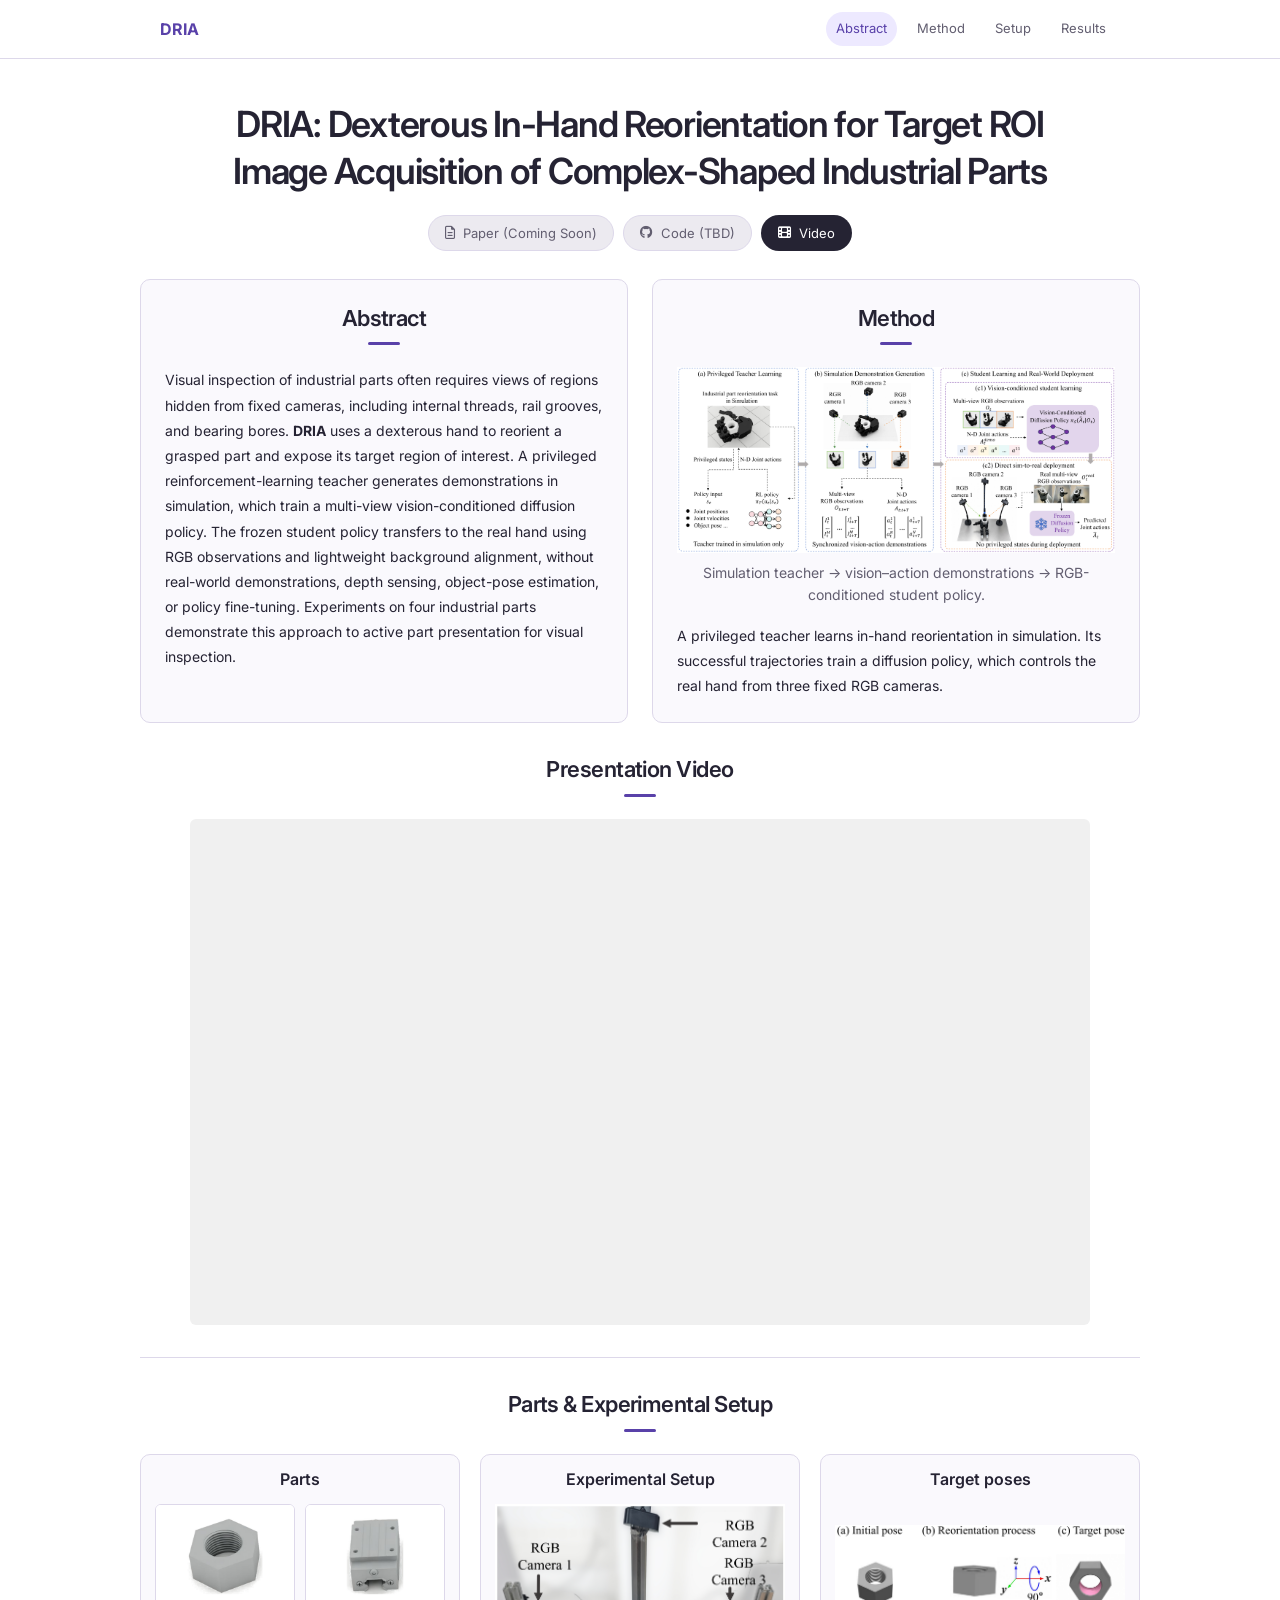
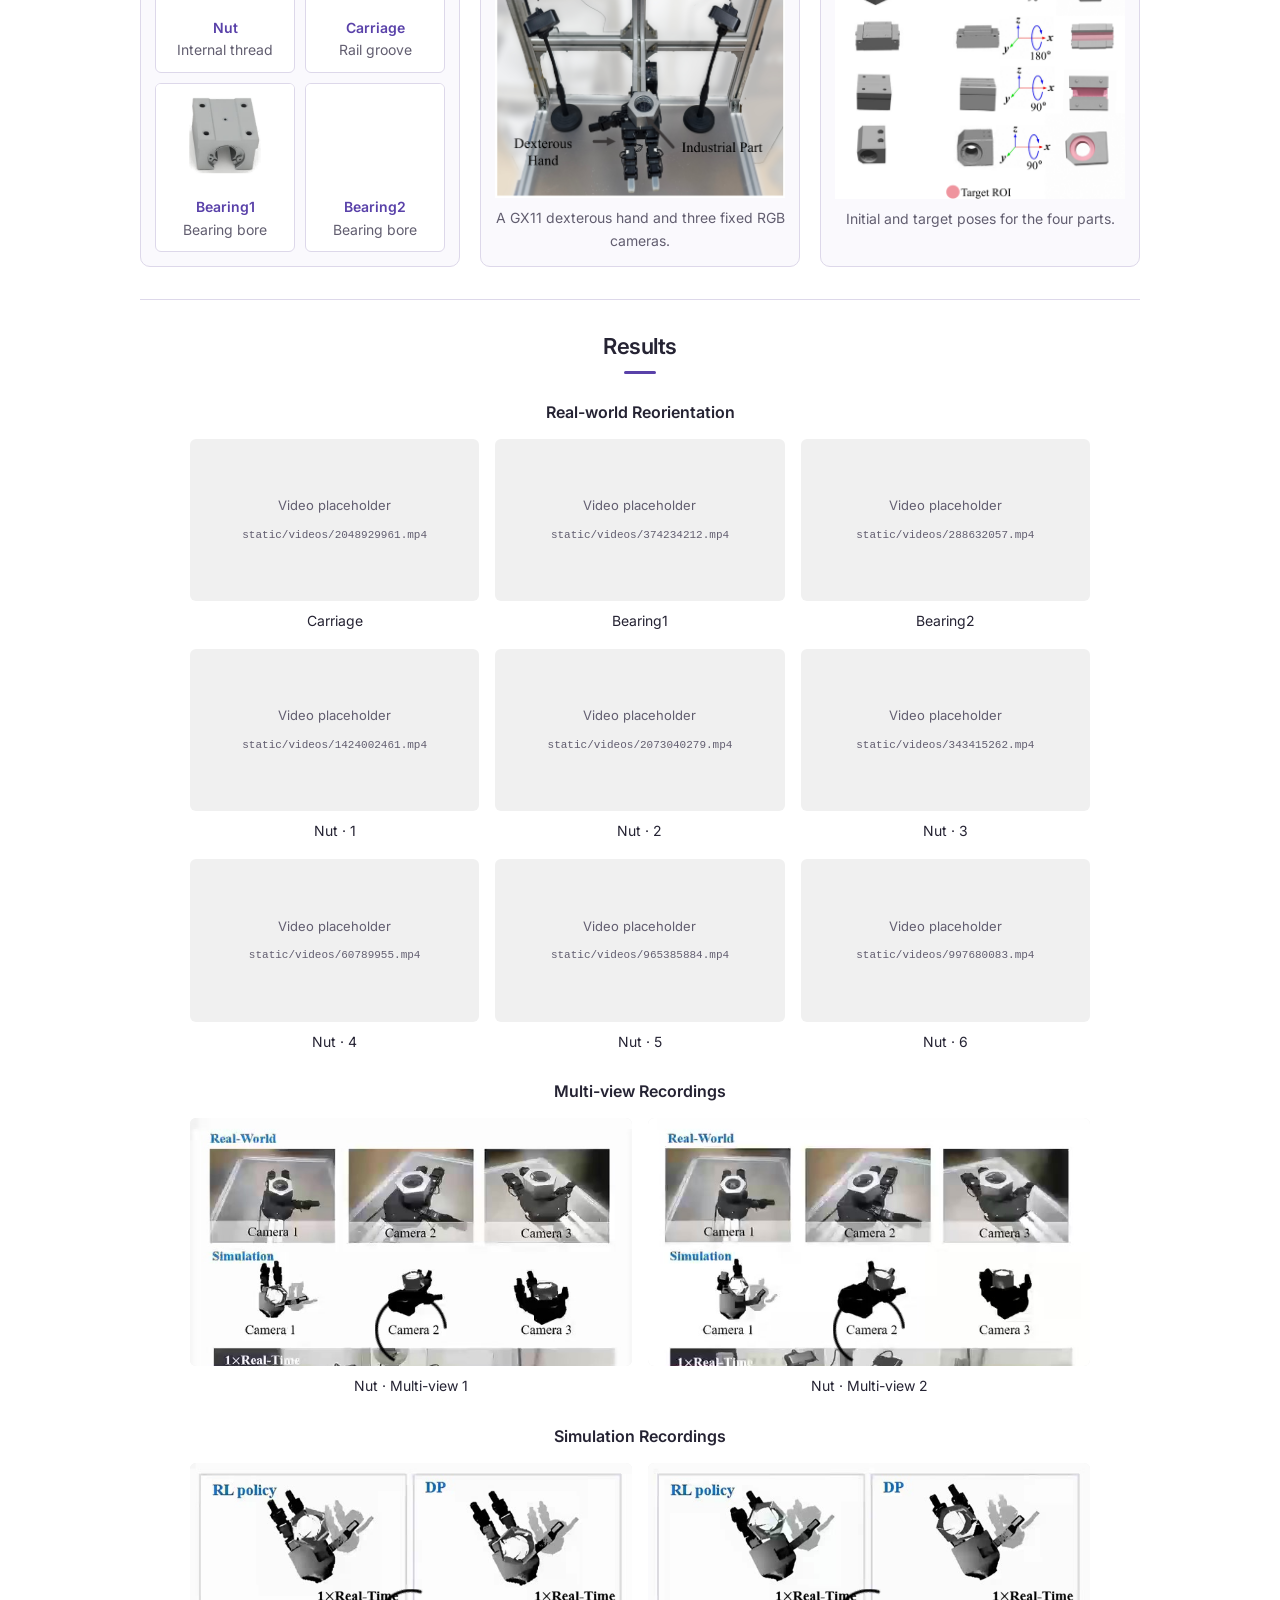
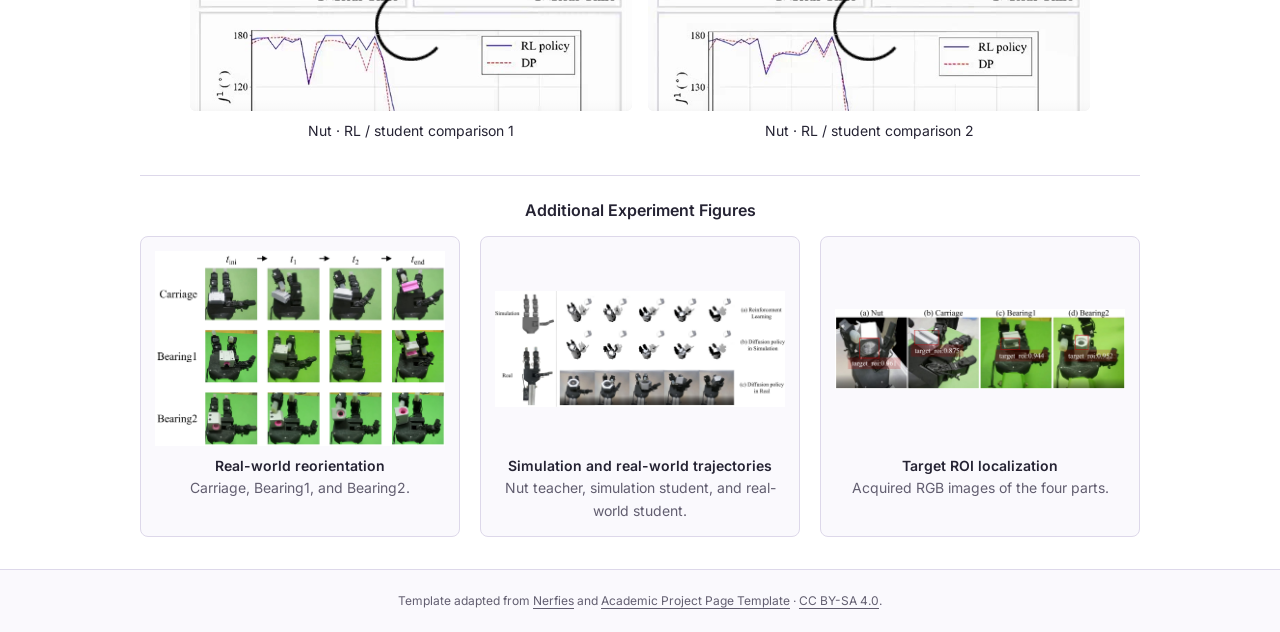
==== commit 158f4c00: "Place a larger presentation after Method and align setup and figures in three columns" ====
--- a/index.html
+++ b/index.html
@@ -73,7 +73,20 @@
       </section>
     </div>
 
-    <!-- ===== Parts & Experimental Setup: 左侧零件、右侧装置；等宽等高对齐 ===== -->
+    <!-- ===== Presentation Video: 在这里替换总述视频路径和封面 ===== -->
+    <div class="presentation-block" id="overview">
+      <h2>Presentation Video</h2>
+      <div class="overview-group">
+        <figure class="video-card">
+          <!-- 在这里替换视频路径、poster 封面和下方说明 -->
+          <div class="video-slot">
+            <video autoplay muted loop playsinline controls preload="none" data-src="static/videos/2057267258.mp4" poster="static/images/video-posters/2057267258.jpg" aria-label="DRIA presentation video"></video>
+          </div>
+        </figure>
+      </div>
+    </div>
+
+    <!-- ===== Parts & Experimental Setup: 零件、装置、目标姿态三列等宽等高对齐 ===== -->
     <section class="section" id="setup" data-nav="Setup">
       <h2>Parts &amp; Experimental Setup</h2>
       <div class="setup-layout">
@@ -110,23 +123,21 @@
           <figcaption>A GX11 dexterous hand and three fixed RGB cameras.</figcaption>
         </figure>
         </div>
+        <!-- ===== Target poses: 与零件和装置并排，点击查看原始 Figure 7 ===== -->
+        <div class="setup-panel">
+          <h3>Target poses</h3>
+        <figure class="paper-figure setup-figure">
+          <!-- 在这里替换图片、原始 PDF 链接和图注；点击可查看高清原图 -->
+          <a href="static/images/Figure_7.pdf" target="_blank" rel="noopener" aria-label="Open Figure_7.pdf as a PDF"><img src="static/images/fig7_tasks.png" width="2400" height="2266" alt="Initial and target poses of Nut, Carriage, Bearing1, and Bearing2" loading="lazy" decoding="async"></a>
+          <figcaption>Initial and target poses for the four parts.</figcaption>
+        </figure>
+        </div>
       </div>
     </section>
 
-    <!-- ===== Results: 所有视频集中在本节 ===== -->
+    <!-- ===== Results: 真机、多视角、仿真视频与三张实验图 ===== -->
     <section class="section" id="results" data-nav="Results">
       <h2>Results</h2>
-      <!-- ===== Project Overview Video: 在这里替换总述视频路径和封面 ===== -->
-      <div class="video-group overview-group">
-        <figure class="video-card" id="overview">
-          <!-- 在这里替换视频路径、poster 封面和下方说明 -->
-          <div class="video-slot">
-            <video autoplay muted loop playsinline controls preload="none" data-src="static/videos/2057267258.mp4" poster="static/images/video-posters/2057267258.jpg" aria-label="DRIA project overview"></video>
-          </div>
-          <figcaption>Project Overview</figcaption>
-        </figure>
-      </div>
-
       <!-- ===== Physical Videos: 9 段真机视频，桌面端 3×3；裁切位置在 CSS 中调整 ===== -->
       <div class="video-group">
         <h3>Real-world Reorientation</h3>
@@ -242,15 +253,10 @@
       <!-- <div class="embed-frame"><iframe src="https://www.youtube.com/embed/VIDEO_ID" title="DRIA overview" loading="lazy" allow="autoplay; fullscreen; picture-in-picture" allowfullscreen></iframe></div> -->
       <!-- <div class="embed-frame"><iframe src="https://player.bilibili.com/player.html?bvid=BV_ID" title="DRIA overview" loading="lazy" allowfullscreen></iframe></div> -->
 
-      <!-- ===== Experiment Figures: 图片缩小为左右排列；点击查看高清原始 PDF ===== -->
+      <!-- ===== Experiment Figures: 剩余三张图排成一行；点击查看高清原始 PDF ===== -->
       <div class="experiment-block">
         <h3>Additional Experiment Figures</h3>
         <div class="figure-gallery">
-        <figure class="paper-figure experiment-figure">
-          <!-- 在这里替换图片、原始 PDF 链接和图注；点击可查看高清原图 -->
-          <a href="static/images/Figure_7.pdf" target="_blank" rel="noopener" aria-label="Open Figure_7.pdf as a PDF"><img src="static/images/fig7_tasks.png" width="2400" height="2266" alt="Initial and target poses of Nut, Carriage, Bearing1, and Bearing2" loading="lazy" decoding="async"></a>
-          <figcaption><strong>Target poses</strong>Initial and target poses for the four parts.</figcaption>
-        </figure>
         <figure class="paper-figure experiment-figure">
           <!-- 在这里替换图片、原始 PDF 链接和图注；点击可查看高清原图 -->
           <a href="static/images/Figure_8.pdf" target="_blank" rel="noopener" aria-label="Open Figure_8.pdf as a PDF"><img src="static/images/result-01.png" width="2401" height="1612" alt="Physical in-hand reorientation trajectories exposing the target ROIs" loading="lazy" decoding="async"></a>
--- a/static/css/style.css
+++ b/static/css/style.css
@@ -52,7 +52,7 @@
 .button-disabled, .button-disabled:hover { color: var(--color-muted); background: #eceaf0; border-color: var(--color-border); cursor: default; }
 /* ===== Abstract + Method: equal-width, equal-height panels ===== */
 .section { padding: 32px 0; border-top: 1px solid var(--color-border); }
-.section h2::after { content: ''; display: block; width: 32px; height: 3px; margin: 10px auto 0; border-radius: 3px; background: var(--color-accent); }
+.section h2::after, .presentation-block h2::after { content: ''; display: block; width: 32px; height: 3px; margin: 10px auto 0; border-radius: 3px; background: var(--color-accent); }
 .section-pair { display: grid; grid-template-columns: repeat(2, minmax(0, 1fr)); align-items: stretch; gap: 24px; margin: 0 0 32px; }
 .overview-panel { min-width: 0; display: flex; flex-direction: column; padding: 24px; border: 1px solid var(--color-border); border-radius: 10px; background: var(--color-surface); }
 .overview-panel h2 { flex-shrink: 0; }
@@ -64,11 +64,11 @@
 .paper-figure > a { display: block; }
 .paper-figure img { display: block; width: 100%; height: auto; }
 figcaption { margin-top: 9px; text-align: center; font-size: var(--font-size-caption); line-height: 1.6; color: var(--color-muted); }
-/* ===== Parts + setup: smaller matched left/right panels ===== */
-.setup-layout { width: min(100%, 900px); margin: auto; display: grid; grid-template-columns: repeat(2, minmax(0, 1fr)); gap: 24px; align-items: stretch; }
-.setup-panel { min-width: 0; display: flex; flex-direction: column; padding: 18px; border: 1px solid var(--color-border); border-radius: 10px; background: var(--color-surface); }
+/* ===== Parts + setup + target poses: three aligned panels ===== */
+.setup-layout { display: grid; grid-template-columns: repeat(3, minmax(0, 1fr)); gap: 20px; align-items: stretch; }
+.setup-panel { min-width: 0; display: flex; flex-direction: column; padding: 14px; border: 1px solid var(--color-border); border-radius: 10px; background: var(--color-surface); }
 .setup-panel h3 { text-align: center; margin-bottom: 14px; }
-.part-grid { display: grid; grid-template-columns: repeat(2, minmax(0, 1fr)); gap: 12px; }
+.part-grid { display: grid; grid-template-columns: repeat(2, minmax(0, 1fr)); gap: 10px; }
 .part-card { min-width: 0; margin: 0; padding-bottom: 10px; background: var(--color-background); border: 1px solid var(--color-border); border-radius: 6px; overflow: hidden; }
 .part-card > a { display: block; aspect-ratio: 4 / 3; background: #fff; }
 .part-card img { display: block; width: 100%; height: 100%; object-fit: contain; }
@@ -76,10 +76,11 @@
 .part-card span { display: block; font-size: var(--font-size-caption); }
 .setup-figure { width: min(100%, 340px); margin-inline: auto; flex: 1; display: flex; flex-direction: column; justify-content: center; }
 .setup-figure img { max-height: 340px; object-fit: contain; }
-/* ===== Videos: all recordings together; physical clips use a 3×3 grid ===== */
+/* ===== Presentation below Abstract/Method; experimental videos in Results ===== */
+.presentation-block { padding-bottom: 32px; }
 .video-group { margin: 28px 0 0; }
 .video-group h3, .experiment-block > h3 { text-align: center; }
-.overview-group { width: min(100%, 640px); margin: 0 auto 30px; }
+.overview-group { width: min(100%, 900px); margin: 0 auto; }
 .video-grid { display: grid; gap: 16px; margin: 0 auto; }
 .grid-two { grid-template-columns: repeat(2, minmax(0, 1fr)); }
 .grid-three { grid-template-columns: repeat(3, minmax(0, 1fr)); }
@@ -94,7 +95,7 @@
 .physical-grid video { position: absolute; width: 100%; height: 100%; object-fit: cover; object-position: var(--video-position, 50% 50%); }
 /* 全屏查看时展示完整原始画面。 */
 .physical-grid video:fullscreen { object-fit: contain; background: #000; }
-.comparison-grid { width: min(100%, 640px); }
+.comparison-grid { width: min(100%, 900px); }
 .video-slot:has(video[data-placeholder]), .video-slot.has-error { aspect-ratio: 16 / 9; }
 .video-slot.has-error video, .video-slot:has(video[data-placeholder]) video { visibility: hidden; }
 .video-card figcaption { font-size: var(--font-size-caption); color: var(--color-text); }
@@ -105,10 +106,11 @@
 .embed-frame iframe { width: 100%; height: 100%; border: 0; }
 /* ===== Smaller, aligned experiment figures; full PDFs remain linked ===== */
 .experiment-block { margin-top: 32px; padding-top: 24px; border-top: 1px solid var(--color-border); }
-.figure-gallery { width: min(100%, 900px); margin: auto; display: grid; grid-template-columns: repeat(2, minmax(0, 1fr)); gap: 20px 24px; }
+.figure-gallery { display: grid; grid-template-columns: repeat(3, minmax(0, 1fr)); gap: 20px; }
 .experiment-figure { display: flex; flex-direction: column; padding: 14px; border: 1px solid var(--color-border); border-radius: 8px; background: var(--color-surface); }
 .experiment-figure > a { display: grid; place-items: center; flex: 1; }
 .experiment-figure img { max-height: 300px; object-fit: contain; }
+.experiment-figure figcaption { min-height: 4.8em; }
 .experiment-figure figcaption strong { display: block; font-weight: 600; color: var(--color-text); }
 /* ===== Hidden BibTeX / footer / back to top ===== */
 .bibtex-wrap { position: relative; }
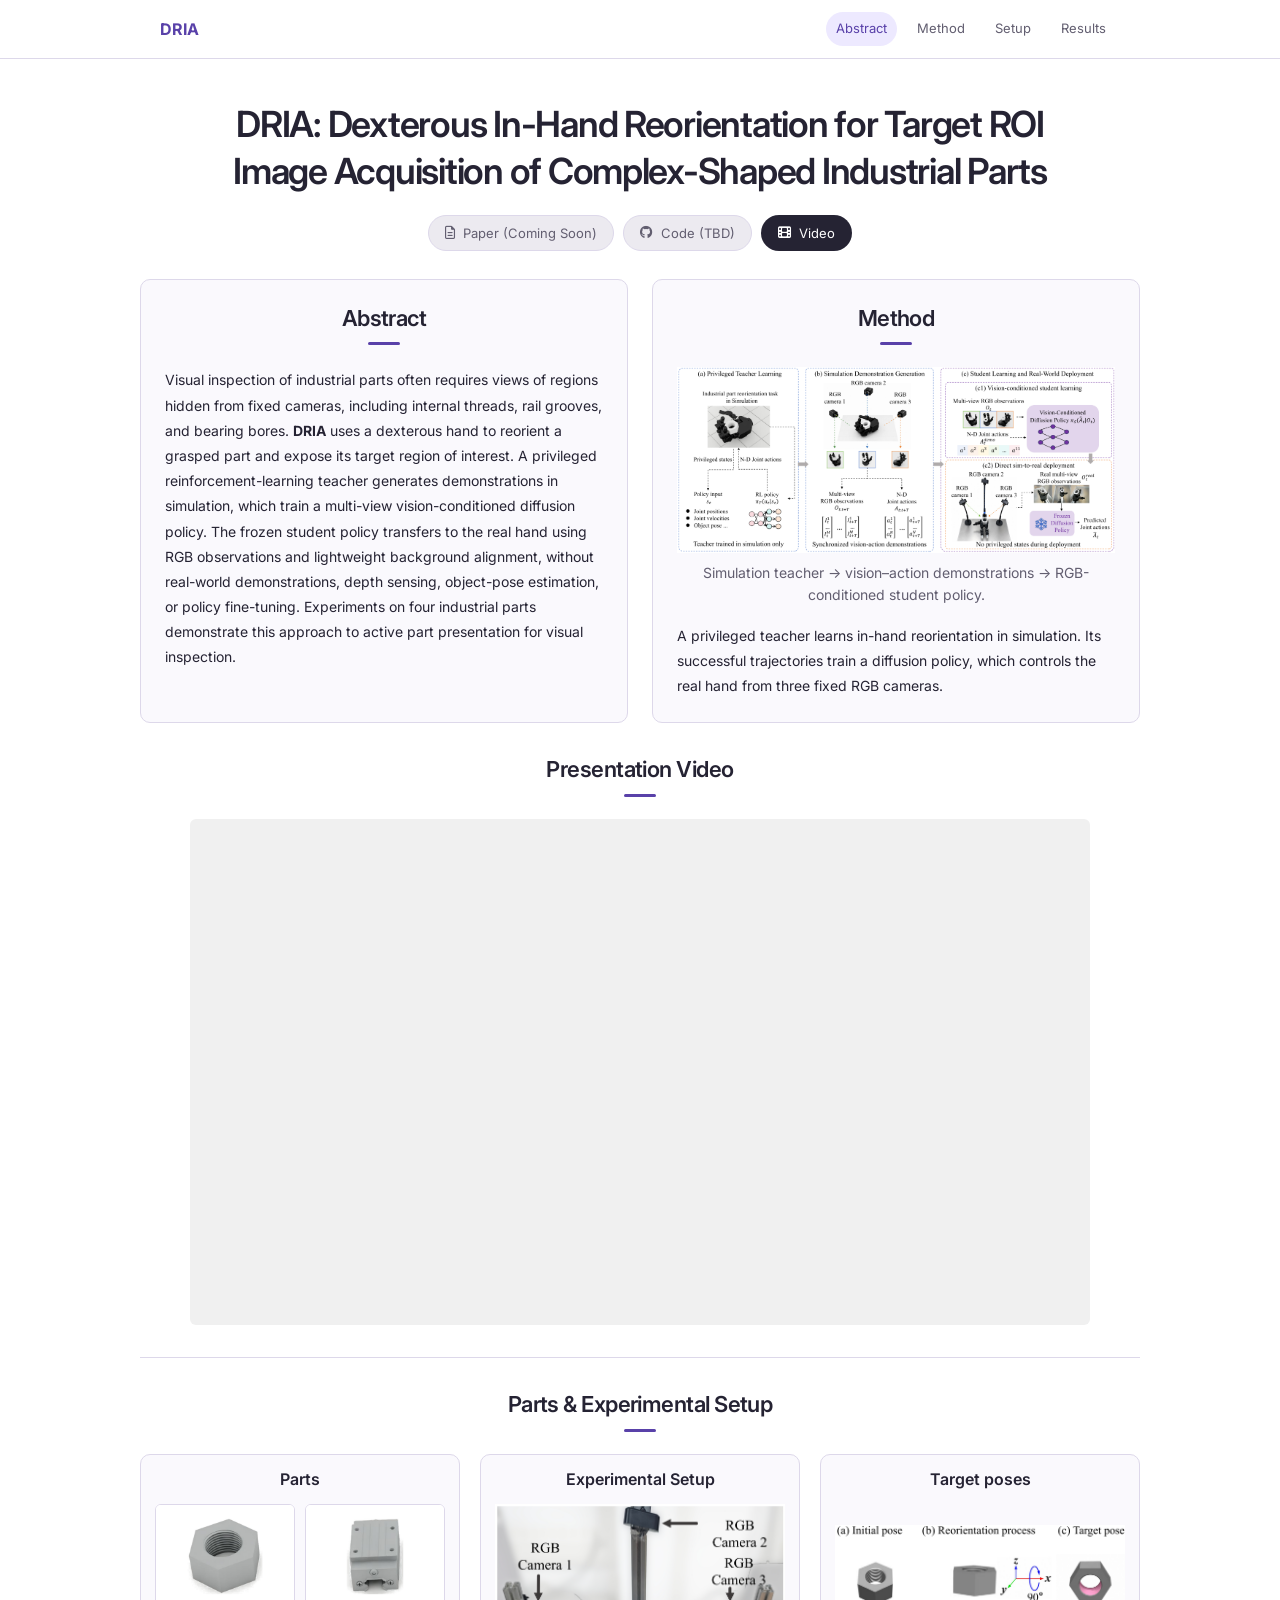
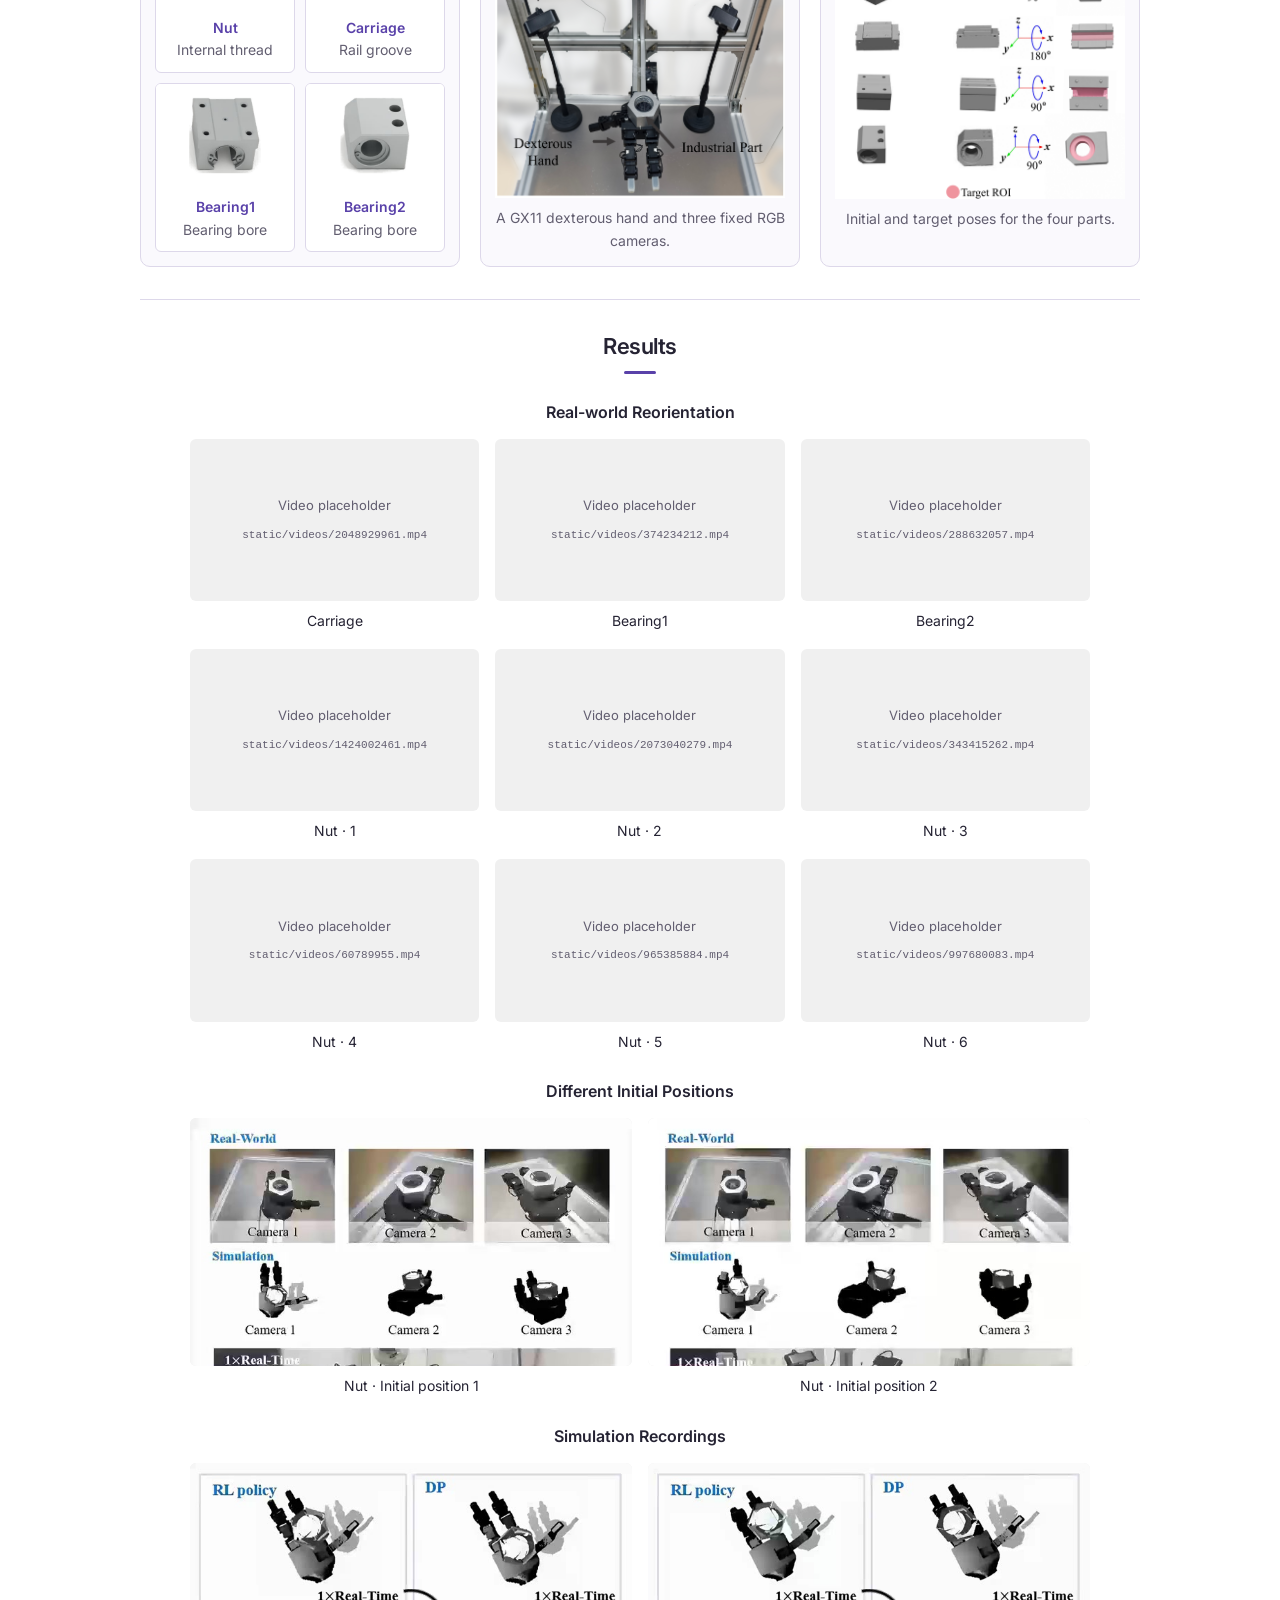
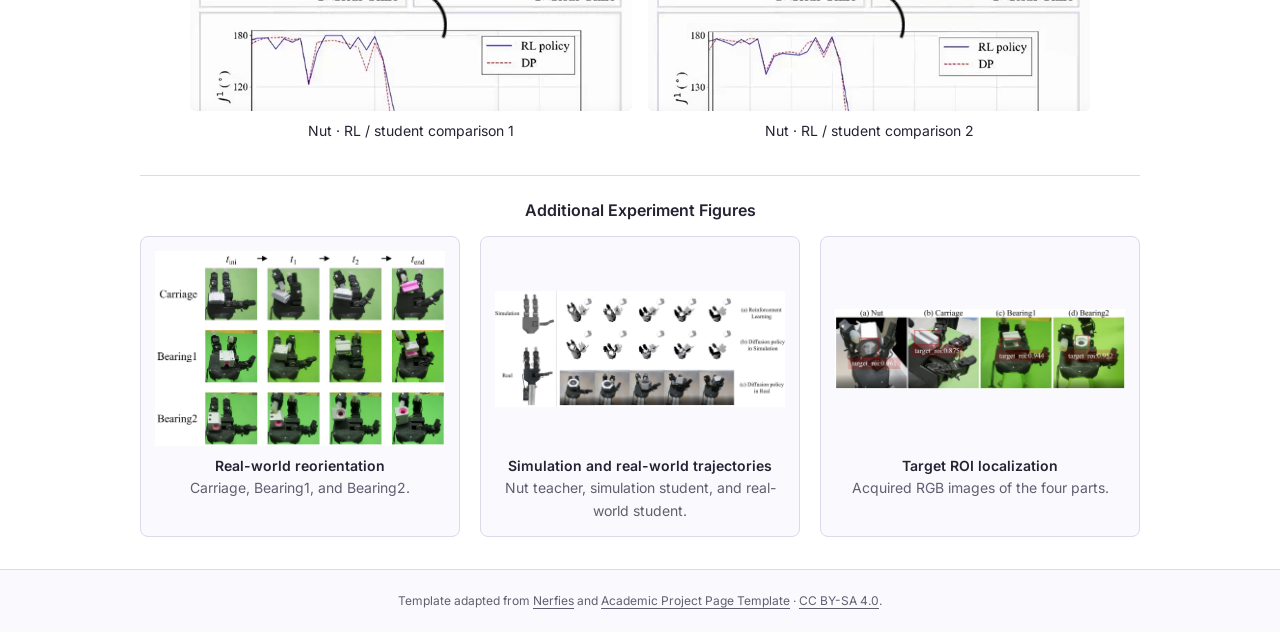
==== commit aca1e4bf: "Label Nut recordings by their different initial positions" ====
--- a/index.html
+++ b/index.html
@@ -135,7 +135,7 @@
       </div>
     </section>
 
-    <!-- ===== Results: 真机、多视角、仿真视频与三张实验图 ===== -->
+    <!-- ===== Results: 真机、不同螺母初始位置、仿真视频与三张实验图 ===== -->
     <section class="section" id="results" data-nav="Results">
       <h2>Results</h2>
       <!-- ===== Physical Videos: 9 段真机视频，桌面端 3×3；裁切位置在 CSS 中调整 ===== -->
@@ -208,23 +208,23 @@
         </div>
       </div>
 
-      <!-- ===== Multi-view Videos: 在这里替换两段多视角视频 ===== -->
+      <!-- ===== Different Initial Positions: 在这里替换两个不同螺母初始位置的视频 ===== -->
       <div class="video-group">
-        <h3>Multi-view Recordings</h3>
+        <h3>Different Initial Positions</h3>
         <div class="video-grid grid-two comparison-grid">
         <figure class="video-card">
           <!-- 在这里替换视频路径、poster 封面和下方说明 -->
           <div class="video-slot">
-            <video autoplay muted loop playsinline controls preload="none" data-src="static/videos/166289621.mp4" poster="static/images/video-posters/166289621.jpg" aria-label="Nut · Multi-view 1"></video>
-          </div>
-          <figcaption>Nut · Multi-view 1</figcaption>
-        </figure>
-        <figure class="video-card">
-          <!-- 在这里替换视频路径、poster 封面和下方说明 -->
-          <div class="video-slot">
-            <video autoplay muted loop playsinline controls preload="none" data-src="static/videos/1147201446.mp4" poster="static/images/video-posters/1147201446.jpg" aria-label="Nut · Multi-view 2"></video>
-          </div>
-          <figcaption>Nut · Multi-view 2</figcaption>
+            <video autoplay muted loop playsinline controls preload="none" data-src="static/videos/166289621.mp4" poster="static/images/video-posters/166289621.jpg" aria-label="Nut · Initial position 1"></video>
+          </div>
+          <figcaption>Nut · Initial position 1</figcaption>
+        </figure>
+        <figure class="video-card">
+          <!-- 在这里替换视频路径、poster 封面和下方说明 -->
+          <div class="video-slot">
+            <video autoplay muted loop playsinline controls preload="none" data-src="static/videos/1147201446.mp4" poster="static/images/video-posters/1147201446.jpg" aria-label="Nut · Initial position 2"></video>
+          </div>
+          <figcaption>Nut · Initial position 2</figcaption>
         </figure>
         </div>
       </div>
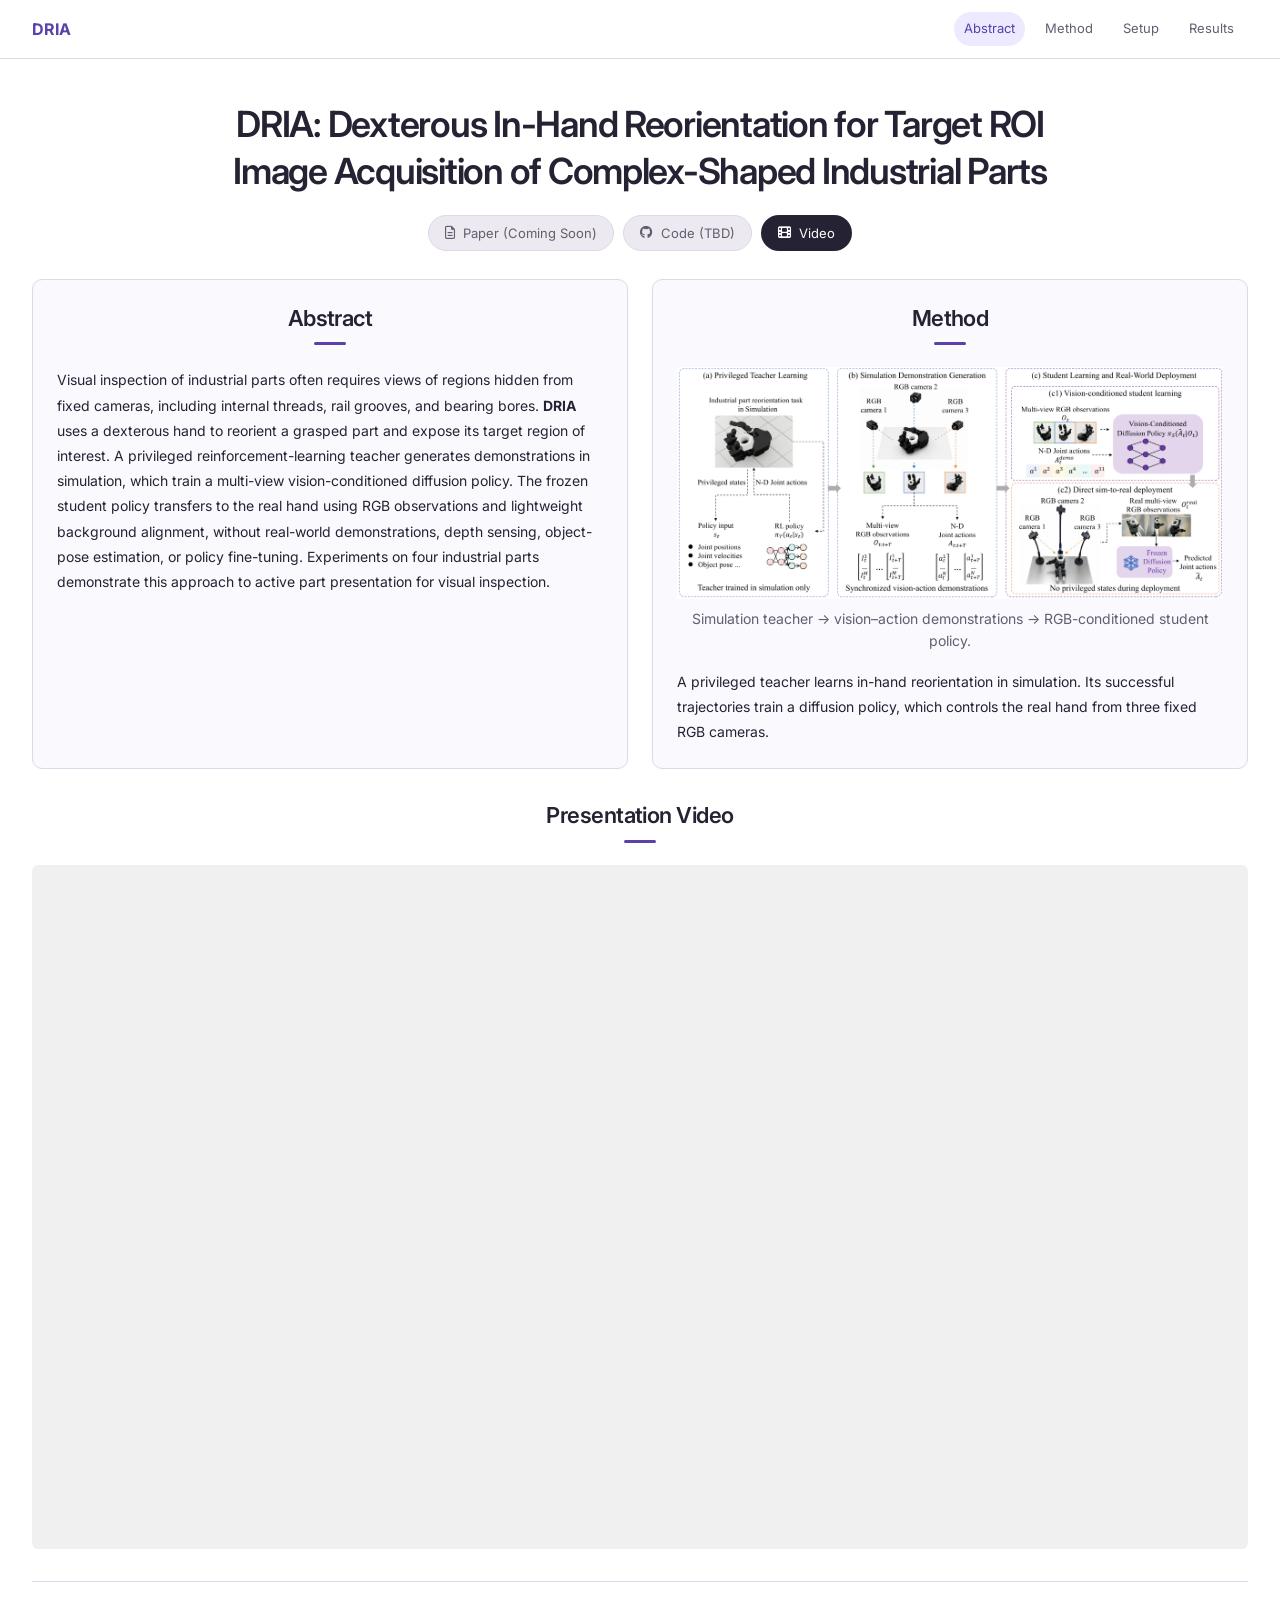
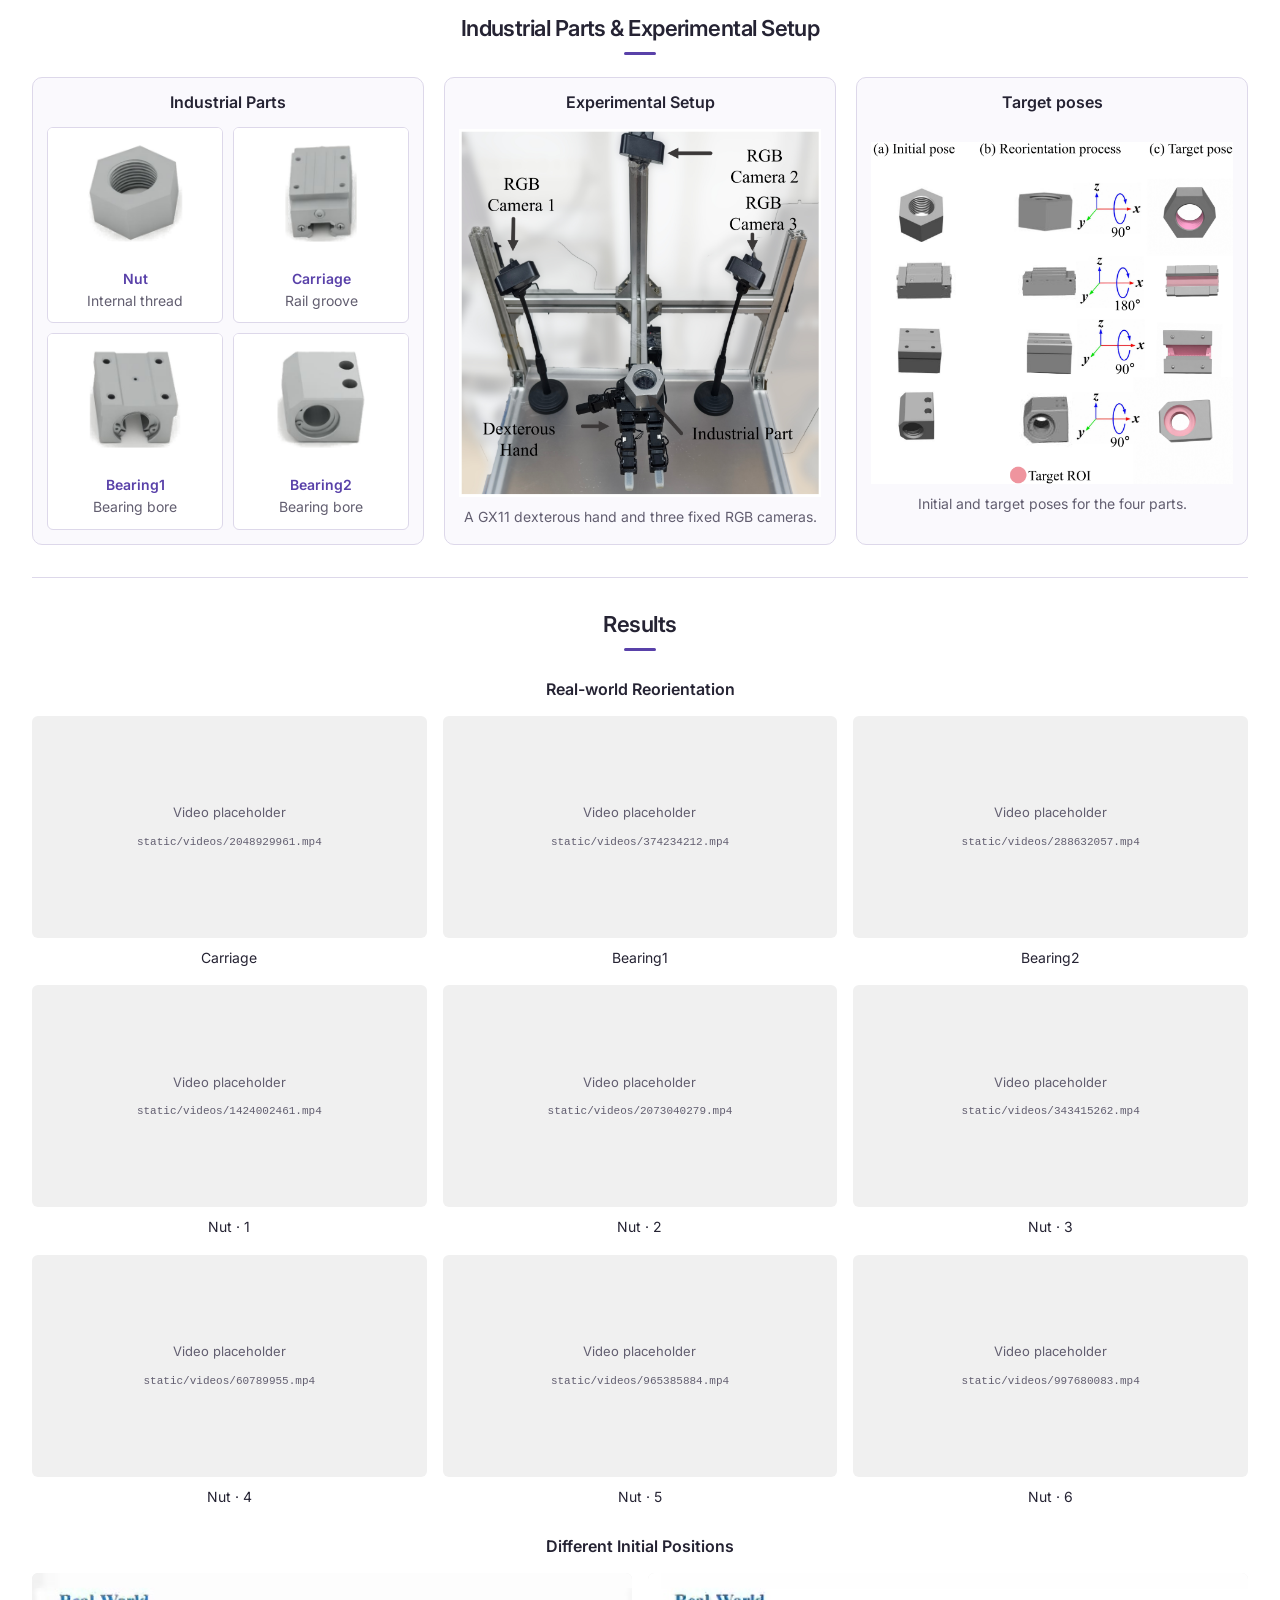
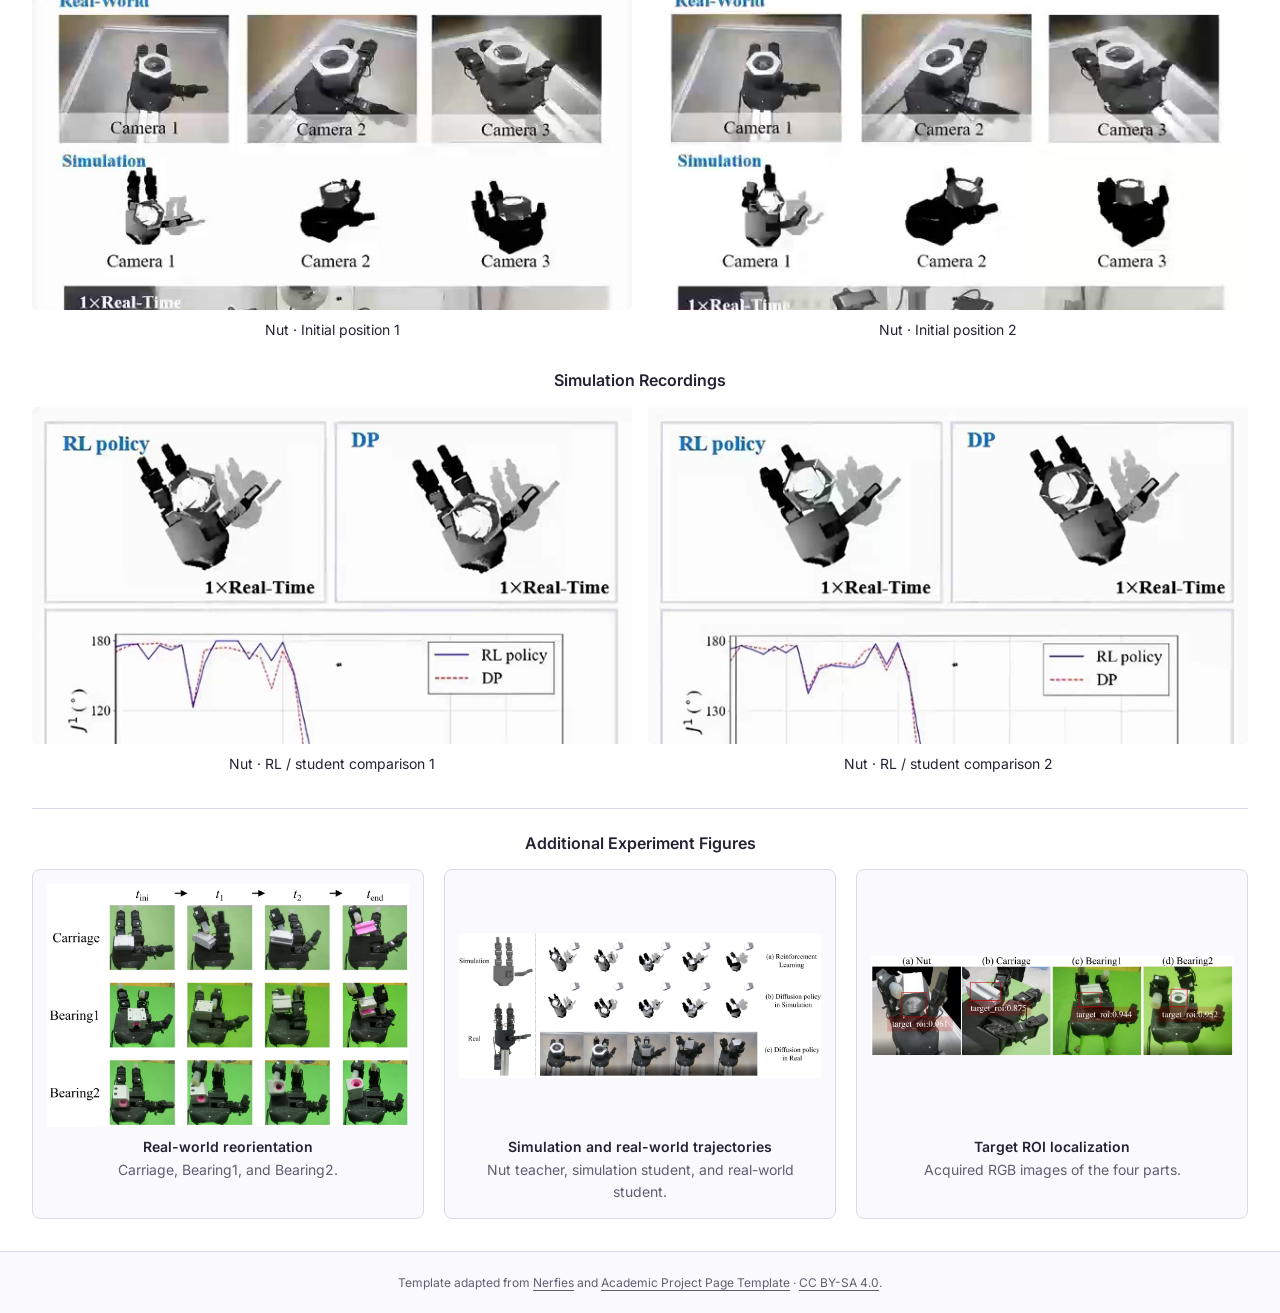
==== commit 2255f00e: "Expand all project sections to the viewport width and label Industrial Parts" ====
--- a/index.html
+++ b/index.html
@@ -86,12 +86,12 @@
       </div>
     </div>
 
-    <!-- ===== Parts & Experimental Setup: 零件、装置、目标姿态三列等宽等高对齐 ===== -->
+    <!-- ===== Industrial Parts & Experimental Setup: 零件、装置、目标姿态三列等宽等高对齐 ===== -->
     <section class="section" id="setup" data-nav="Setup">
-      <h2>Parts &amp; Experimental Setup</h2>
+      <h2>Industrial Parts &amp; Experimental Setup</h2>
       <div class="setup-layout">
         <div class="setup-panel">
-          <h3>Parts</h3>
+          <h3>Industrial Parts</h3>
           <div class="part-grid">
           <figure class="part-card">
             <!-- 在这里替换 Nut 图片；四种零件保持相同画布和显示比例 -->
--- a/static/css/style.css
+++ b/static/css/style.css
@@ -8,7 +8,7 @@
   --color-accent-hover: #44317f;
   --color-border: #ddd8ea;
   --color-surface: #faf9fd;
-  --width-text: 1000px;
+  --page-gutter: clamp(24px, 2.5vw, 48px);
   --nav-height: 58px;
   --font-body: Inter, Arial, sans-serif;
   --font-size-body: 14px;
@@ -31,12 +31,12 @@
 p { margin: 0 0 16px; }
 img { max-width: 100%; }
 code, pre { font-family: ui-monospace, SFMono-Regular, Menlo, monospace; }
-.container { width: min(var(--width-text), calc(100% - 48px)); margin-inline: auto; }
+.container { width: calc(100% - 2 * var(--page-gutter)); margin-inline: auto; }
 .skip-link { position: fixed; top: -100px; left: 12px; z-index: 100; padding: 10px 16px; background: #fff; border: 2px solid var(--color-accent); }
 .skip-link:focus { top: 10px; }
 /* ===== Navigation ===== */
 .site-nav { position: sticky; top: 0; z-index: 30; background: rgb(255 255 255 / 97%); border-bottom: 1px solid var(--color-border); }
-.nav-shell { max-width: var(--width-text); margin: auto; display: flex; align-items: center; justify-content: space-between; gap: 24px; min-height: var(--nav-height); padding: 8px 20px; }
+.nav-shell { width: calc(100% - 2 * var(--page-gutter)); margin: auto; display: flex; align-items: center; justify-content: space-between; gap: 24px; min-height: var(--nav-height); padding: 8px 0; }
 .nav-brand { color: var(--color-accent); font-size: 16px; font-weight: 700; text-decoration: none; flex-shrink: 0; }
 .nav-inner { display: flex; align-items: center; gap: 10px; overflow-x: auto; scrollbar-width: thin; min-width: 0; padding: 4px; }
 .nav-inner a { flex-shrink: 0; white-space: nowrap; text-decoration: none; color: var(--color-muted); padding: 5px 10px; border-radius: 999px; font-size: 13px; }
@@ -44,7 +44,7 @@
 /* ===== Title and resource links ===== */
 .paper-header { padding: 42px 0 14px; text-align: center; }
 .title-row { display: flex; align-items: center; justify-content: center; gap: 20px; }
-.title-row h1 { max-width: 920px; margin: 0; }
+.title-row h1 { max-width: 1400px; margin: 0; }
 .project-logo { width: 56px; height: 56px; object-fit: contain; flex-shrink: 0; }
 .button-row { display: flex; justify-content: center; flex-wrap: wrap; gap: 9px; margin: 6px auto 28px; }
 .button { display: inline-flex; justify-content: center; align-items: center; gap: 8px; border: 1px solid transparent; padding: 8px 16px; border-radius: 999px; background: var(--color-text); color: #fff; font-size: 13px; line-height: 1.4; text-decoration: none; }
@@ -74,13 +74,13 @@
 .part-card img { display: block; width: 100%; height: 100%; object-fit: contain; }
 .part-card strong { display: block; color: var(--color-accent); font-size: var(--font-size-body); font-weight: 600; }
 .part-card span { display: block; font-size: var(--font-size-caption); }
-.setup-figure { width: min(100%, 340px); margin-inline: auto; flex: 1; display: flex; flex-direction: column; justify-content: center; }
-.setup-figure img { max-height: 340px; object-fit: contain; }
+.setup-figure { width: 100%; margin-inline: auto; flex: 1; display: flex; flex-direction: column; justify-content: center; }
+.setup-figure img { object-fit: contain; }
 /* ===== Presentation below Abstract/Method; experimental videos in Results ===== */
 .presentation-block { padding-bottom: 32px; }
 .video-group { margin: 28px 0 0; }
 .video-group h3, .experiment-block > h3 { text-align: center; }
-.overview-group { width: min(100%, 900px); margin: 0 auto; }
+.overview-group { width: 100%; margin: 0 auto; }
 .video-grid { display: grid; gap: 16px; margin: 0 auto; }
 .grid-two { grid-template-columns: repeat(2, minmax(0, 1fr)); }
 .grid-three { grid-template-columns: repeat(3, minmax(0, 1fr)); }
@@ -90,12 +90,12 @@
 .video-slot { position: relative; display: grid; place-items: center; overflow: hidden; border-radius: 6px; background: #f0f0f0; }
 .video-slot video { display: block; width: 100%; height: auto; object-fit: contain; }
 /* 真机统一方形裁切，只影响网页显示；object-position 可微调每段视频的中心。 */
-.physical-grid { width: min(100%, 900px); gap: 16px; }
+.physical-grid { width: 100%; gap: 16px; }
 .physical-grid .video-slot { aspect-ratio: 1 / 1; }
 .physical-grid video { position: absolute; width: 100%; height: 100%; object-fit: cover; object-position: var(--video-position, 50% 50%); }
 /* 全屏查看时展示完整原始画面。 */
 .physical-grid video:fullscreen { object-fit: contain; background: #000; }
-.comparison-grid { width: min(100%, 900px); }
+.comparison-grid { width: 100%; }
 .video-slot:has(video[data-placeholder]), .video-slot.has-error { aspect-ratio: 16 / 9; }
 .video-slot.has-error video, .video-slot:has(video[data-placeholder]) video { visibility: hidden; }
 .video-card figcaption { font-size: var(--font-size-caption); color: var(--color-text); }
@@ -109,7 +109,7 @@
 .figure-gallery { display: grid; grid-template-columns: repeat(3, minmax(0, 1fr)); gap: 20px; }
 .experiment-figure { display: flex; flex-direction: column; padding: 14px; border: 1px solid var(--color-border); border-radius: 8px; background: var(--color-surface); }
 .experiment-figure > a { display: grid; place-items: center; flex: 1; }
-.experiment-figure img { max-height: 300px; object-fit: contain; }
+.experiment-figure img { object-fit: contain; }
 .experiment-figure figcaption { min-height: 4.8em; }
 .experiment-figure figcaption strong { display: block; font-weight: 600; color: var(--color-text); }
 /* ===== Hidden BibTeX / footer / back to top ===== */
@@ -125,9 +125,9 @@
 .back-to-top:hover { background: var(--color-accent-hover); color: #fff; }
 /* ===== Responsive: keep compact columns on desktop, stack on phones ===== */
 @media (max-width: 700px) {
-  :root { --nav-height: 54px; }
+  :root { --nav-height: 54px; --page-gutter: 16px; }
   .container { width: calc(100% - 32px); }
-  .nav-shell { gap: 12px; padding-inline: 12px; }
+  .nav-shell { gap: 12px; }
   .nav-inner { gap: 4px; }
   .nav-inner a { padding-inline: 8px; }
   .paper-header { padding-top: 28px; }
@@ -137,8 +137,6 @@
   .overview-panel { padding: 20px; }
   .grid-two, .grid-three, .grid-four, .grid-six { grid-template-columns: 1fr; }
   .video-grid { gap: 20px; }
-  .physical-grid { max-width: 360px; }
-  .comparison-grid { max-width: 360px; }
   .experiment-figure > a { height: auto; min-height: 120px; }
   .back-to-top { right: 12px; bottom: 12px; }
 }
